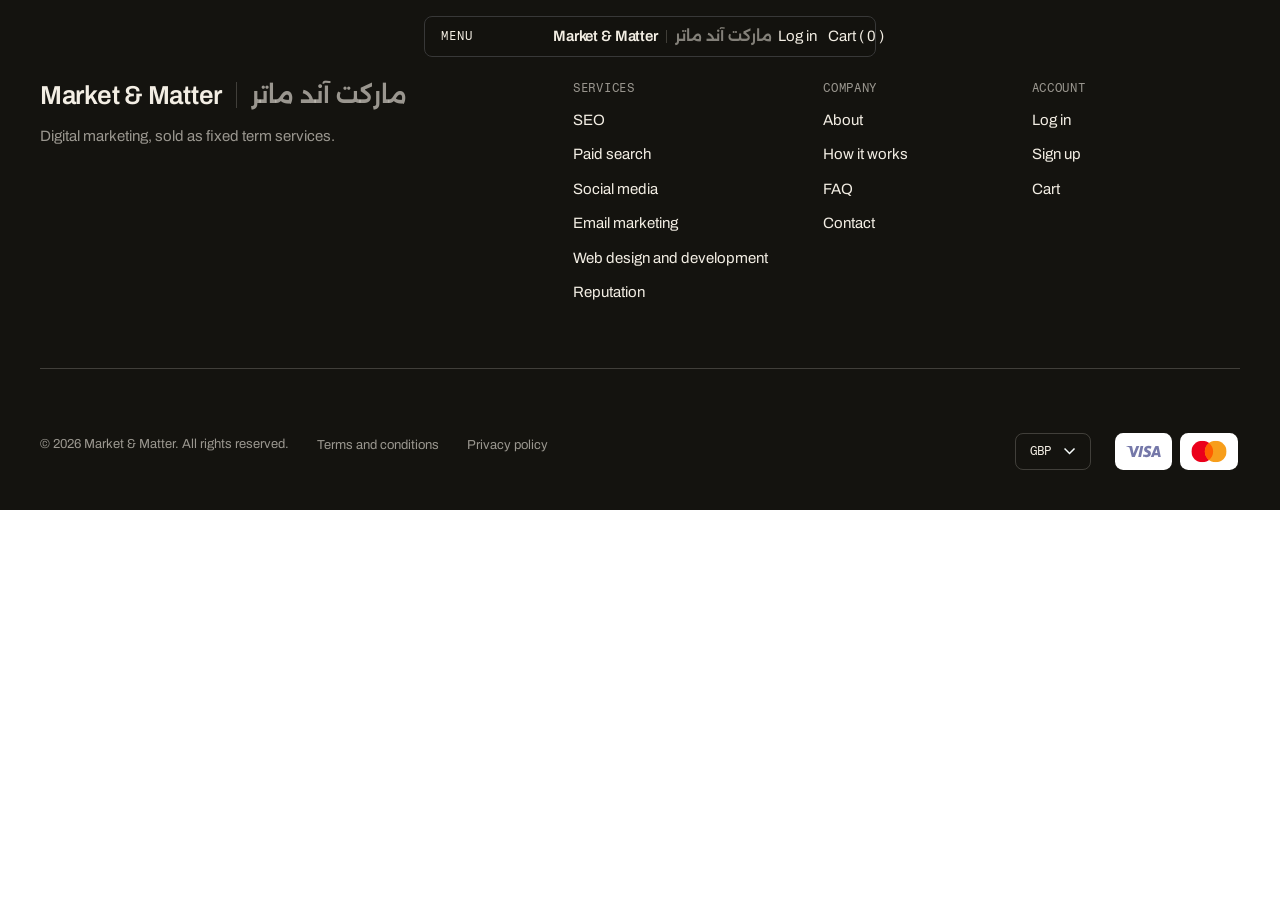
==== index.html @ 09798492 "ok" ====
<!doctype html>
<html lang="en">
  <head>
    <meta charset="UTF-8">
    <meta http-equiv="X-UA-Compatible" content="IE=edge">
    <meta name="viewport" content="width=device-width, initial-scale=1.0">
    <title>Marketandmatter</title>
    <link rel="icon" type="image/png" sizes="16x16" href="assest/img/tg-icon.svg">
    <link rel="stylesheet" href="assest/css/mainBase.css"> 
  </head>
  <body>
  
  <div class="main-div">
    <header class="header-top fixed-top" id="header-top">
      <nav class="site-nav" aria-label="Main">
        <button class="site-nav__menu" type="button" data-menu-toggle="" aria-expanded="false" aria-controls="menu-panel">Menu</button>
        <a class="logo" href="index.html" aria-label="Market &amp; Matter, home">
          <span class="logo__wordmark">Market &amp; Matter</span>
          <i class="logo__divider" aria-hidden="true"></i>
          <span class="logo__arabic" lang="ar" dir="rtl">ماركت آند ماتر</span>
        </a>
        <div class="site-nav__right">
          <a class="site-nav__login" href="login.html">Log in</a>
          <a class="site-nav__avatar" href="account.html" aria-label="Your account">JS</a>
          <button type="button" data-cart-toggle="" aria-expanded="false" aria-controls="cart-panel">Cart ( 0 ) </button>
        </div>
      </nav>
      <div class="menu-panel" id="menu-panel" data-menu-panel="">
        <div class="menu-panel__group" data-menu-group="">
          <button class="menu-panel__link" style="--i:0" type="button" data-menu-services="" aria-expanded="false">Services <i class="menu-panel__toggle-icon" aria-hidden="true"></i>
          </button>
          <div class="menu-panel__sub">
            <div class="menu-panel__sub-inner">
              <a class="menu-panel__service" href="seo.html">
                <span>01</span>SEO </a>
              <a class="menu-panel__service" href="paid-search.html">
                <span>02</span>Paid search </a>
              <a class="menu-panel__service" href="social-media.html">
                <span>03</span>Social media </a>
              <a class="menu-panel__service" href="email-marketing.html">
                <span>04</span>Email marketing </a>
              <a class="menu-panel__service" href="web-design.html">
                <span>05</span>Web design and development </a>
              <a class="menu-panel__service" href="reputation.html">
                <span>06</span>Reputation </a>
              <a class="menu-panel__service menu-panel__service--all" href="services.html">
                <span>07</span>All services and prices </a>
            </div>
          </div>
        </div>
        <a class="menu-panel__link" style="--i:1" href="how-it-works.html">How it works</a>
        <a class="menu-panel__link" style="--i:2" href="about.html">About</a>
        <a class="menu-panel__link" style="--i:3" href="faq.html">FAQ</a>
        <a class="menu-panel__link" style="--i:4" href="contact.html">Contact</a>
        <a class="menu-panel__link" style="--i:5" href="login.html">Log in</a>
        <div class="menu-panel__bottom">
          <div class="currency">
            <span class="currency__label">Currency</span>
            <div class="segmented segmented--small" role="group" aria-label="Currency">
              <button type="button" class="segmented__option" data-currency="GBP">GBP</button>
              <button type="button" class="segmented__option" data-currency="USD">USD</button>
              <button type="button" class="segmented__option is-active" data-currency="EUR">EUR</button>
            </div>
          </div>
          <span class="menu-panel__arabic" lang="ar" dir="rtl">ماركت آند ماتر</span>
        </div>
      </div>
      <aside class="cart-panel has-lines" id="cart-panel" data-cart-panel="" aria-label="Your cart">
        <div class="cart-panel__head">
          <span>Your cart</span>
          <button type="button" data-cart-close="">Close</button>
        </div>
        <div data-cart-panel-lines="">
          <div class="cart-panel__line">
            <div>
              <b class="cart-panel__name">SEO</b>
              <small class="cart-panel__meta">Silver, 3 month term</small>
            </div>
            <div class="cart-panel__price">
              <span class="cart-panel__amount">€1,045</span>
              <button type="button" class="cart-panel__remove" data-remove-line="mvhseyq75ofa">Remove</button>
            </div>
          </div>
          <div class="cart-panel__line">
            <div>
              <b class="cart-panel__name">SEO</b>
              <small class="cart-panel__meta">Gold, 3 month term</small>
            </div>
            <div class="cart-panel__price">
              <span class="cart-panel__amount">€1,996</span>
              <button type="button" class="cart-panel__remove" data-remove-line="mvhsf02rdxsi">Remove</button>
            </div>
          </div>
          <div class="cart-panel__line">
            <div>
              <b class="cart-panel__name">SEO</b>
              <small class="cart-panel__meta">Bronze, 3 month term</small>
            </div>
            <div class="cart-panel__price">
              <span class="cart-panel__amount">€312</span>
              <button type="button" class="cart-panel__remove" data-remove-line="mvhsf0vh52i3">Remove</button>
            </div>
          </div>
        </div>
        <div class="cart-panel__empty">
          <p>Your cart is empty.</p>
          <p>Pick a service, a tier and a term in Pricing and it lands here.</p>
        </div>
        <div class="cart-panel__foot">
          <div class="cart-panel__total">
            <span>Total at checkout</span>
            <b data-cart-panel-total="">€3,353</b>
          </div>
          <a class="cart-panel__go sweep" href="checkout.html">Go to checkout <svg class="icon icon--arrow" viewBox="0 0 15 12" fill="none" aria-hidden="true">
              <path d="M0 5.53H13M8 10.53L13 5.53L8 .53" stroke="currentColor" stroke-width="1.5"></path>
            </svg>
          </a>
        </div>
      </aside>
      
   </header>

   <main>
    
   </main>
  


   <footer class="footer-bg">
    <div class="container p-0">
       <div class="row">
         <div class="col-lg-6 col-md-12 col-sm-12 col-12">
          <div class="footer-logo-left">
            <div class="footer-logo">
              <a href="#">
                <span class="logoen">Market & Matter</span>
                <div class="divider"></div>
                <span class="logourd">ماركت آند ماتر</span>
              </a>
              <p>Digital marketing, sold as fixed term services.</p>
            </div>
          </div>
         </div>
         <div class="col-lg-6 col-md-12 col-sm-12 col-12">
          <div class="footer-right">
            <div class="footer-menu">
               <div class="footer-menu-link">
                  <h6>Services</h6>
                  <ul>
                    <li>
                      <a href="#">SEO</a>
                    </li>
                    <li>
                      <a href="#">Paid search</a>
                    </li>
                    <li>
                      <a href="#">Social media</a>
                    </li>
                    <li>
                       <a href="#">Email marketing</a>
                    </li>
                    <li>
                      <a href="#">Web design and development</a>
                    </li>
                    <li>
                      <a href="#">Reputation</a>
                    </li>
                  </ul>
               </div>
               <div class="footer-link-two">
                <div class="footer-menu-link">
                  <h6>Company</h6>
                  <ul>
                    <li>
                      <a href="#">About</a>
                    </li>
                     <li>
                      <a href="#">How it works</a>
                    </li>
                     <li>                        
                       <a href="#">FAQ</a>
                    </li>
                     <li>
                      <a href="#">Contact</a>
                    </li>
                  </ul>
               </div>
                <div class="footer-menu-link">
                  <h6>Account</h6>
                  <ul>
                    <li>
                      <a href="#">Log in</a>
                    </li>
                    <li>
                      <a href="#">Sign up</a>
                    </li>
                    <li>
                      <a href="#">Cart</a>
                    </li>
                  </ul>
               </div>
               </div>
            </div>
          </div>
         </div>
       </div>
    </div>
    <div class="container container-one p-0">
        <div class="row">
          <div class="col-lg-6 col-md-12 col-sm-12 col-12">
             <div class="footer-bottom-link">
              <p>© 2026 Market & Matter. All rights reserved.</p>
              <ul>
                <li>
                  <a href="#">Terms and conditions</a>
                </li>
                <li>
                  <a href="#">Privacy policy</a>
                </li>
              </ul>
             </div>
          </div>
          <div class="col-lg-6 col-md-12 col-sm-12 col-12">
             <div class="footer-bottom-link-two">
                <div class="dropdown">
                    <button class="btn btn-secondary dropdown-toggle" type="button" data-bs-toggle="dropdown" aria-expanded="false">
                      GBP
                    </button>
                    <ul class="dropdown-menu">
                      <li><a class="dropdown-item" href="#">GBP</a></li>
                      <li><a class="dropdown-item" href="#">GBP</a></li>
                      <li><a class="dropdown-item" href="#">GBP</a></li>
                    </ul>
                </div>
               <div class="foooter-img">
                  <p>We accept</p>
                  <img src="assest/img/card-logo.svg" alt="" class="img-fluid" srcset="assest/img/card-logo.svg">
                  <img src="assest/img/card-logo1.svg" alt="" class="img-fluid" srcset="assest/img/card-logo1.svg">
               </div>
             </div>
          </div>
        </div>
    </div>
</footer>
</div>
  <script src="assest/uiframe/js/jquery.min.js"></script>
  <script src="assest/uiframe/js/bootstrap.bundle.min.js"></script>
  <script src="assest/uiframe/js/popper.min.js"></script>
  <script src="assest/uiframe/js/slick.js"></script>
  <script src="assest/uiframe/js/owl.carousel.js"></script>
  <script src="assest/uiframe/js/swiper-bundle.min.js"></script>
  <script src="assest/uiframe/js/flickity.pkgd.min.js"></script>   
  <script src="assest/uiframe/js/aos.js"></script>
  <script src="./uiframe/js/home-js.js"></script>
  <script src="data/catalogue.js"></script>
  <!-- <script src="assest/js/partials.js"></script> -->
  <!-- <script src="assest/js/store.js"></script> -->
  <script src="assest/js/site.js"></script>
  <script>
    $(document).ready(function () {
        $(".navbar-toggler").click(function () {
            $(this).toggleClass("is-active");
            $("header").toggleClass("header-is-active");

            let logo = $("#logo");
            if (logo.attr("src") === "./img/logo.svg") {
                logo.attr("src", "./img/logo.svg");
            } else {
                logo.attr("src", "./img/logo.svg");
            }
        });
    });
  </script>
  <script>
    $('#filterid').on('click', function(event) {
        $('#filterBox').slideToggle(300);
        $('#filterBox').toggleClass('open');
        event.preventDefault();
    });
    $(document).ready(function(){
      $("#filter-close").click(function(){
        $("#filterBox").slideUp("slow");
      });
    });
    document.querySelectorAll(".ul-filter-menu h3").forEach(header => {
      header.addEventListener("click", () => {
        const body = header.nextElementSibling;

        body.classList.toggle("open");     // toggle body
        header.classList.toggle("active"); // toggle class on h3
      });
    });
  </script>
  <script>
    function selectCurrency(currency, flagSrc) {
        const btn = document.getElementById("currencyBtn");
        const flag = document.getElementById("currencyFlag");
        btn.innerHTML = `${currency} <img id="currencyFlag" src="${flagSrc}" class="img-fluid">`;
    }
  </script>
  <script>
    window.addEventListener('scroll', function() {
        var content = document.querySelector('header');
        var scrollPosition = window.scrollY;
        if (scrollPosition > 10) {
            content.classList.add("header-scroll")
        } else {
            content.classList.remove("header-scroll")
        }
    });
  </script>
  <script>
    AOS.init();
  </script>
</body>
</html>
---- assest/css/mainBase.css ----
@import url('https://fonts.googleapis.com/css2?family=Archivo:ital,wght@0,100..900;1,100..900&display=swap');
@import url('https://fonts.googleapis.com/css2?family=Alexandria:wght@100..900&display=swap');
@import url('https://fonts.googleapis.com/css2?family=Fragment+Mono:ital@0;1&display=swap');

/* --------- External Library CSS --------- */

@import url("./hamburgers.css");
@import url("../uiframe/css/bootstrap.min.css");
@import url("../uiframe/css/animate.min.css");
@import url("../uiframe/css/font-awesome.min.css");
@import url("../uiframe/css/aos.css");

/* --------- External Slider CSS --------- */

@import url("./owl.carousel.min.css");
@import url("./owl.theme.default.css");
@import url("./swiper-bundle.min.css");
@import url("../uiframe/css/slick.css");
@import url("../uiframe/css/slick-theme.css");

/* ---------site-css---------------- */

@import url('./base.css');
@import url('./components.css');
@import url('./home.css');
@import url('./tokens.css');

/* --------- Developer CSS --------- */

@import url("./dhiraj.css");
@import url("./dhirajresponsive.css");
@import url("./tstyle.css");
@import url("./sakch.css");
@import url("./sakdam.css");
@import url("./rstyle.css");
@import url("./diksha.css");
@import url("./medhnash.css");
@import url("./dev-alpha-style.css");
@import url("./dev-alpha-responsive.css");

/* ------------font family ---------- */

@font-face {
  font-family: 'Satoshi';
  src: url('../fonts/Satoshi-Regular.otf') format('opentype');
}
@font-face {
  font-family: 'Satoshi Black';
  src: url('../fonts/Satoshi-Black.otf') format('opentype');
}
@font-face {
  font-family: 'Satoshi Bold';
  src: url('../fonts/Satoshi-Bold.otf') format('opentype');
}
@font-face {
  font-family: 'Satoshi Light';
  src: url('../fonts/Satoshi-Light.otf') format('opentype');
}
@font-face {
  font-family: 'Satoshi Medium';
  src: url('../fonts/Satoshi-Medium.otf') format('opentype');
}




@media (min-width: 576px){
  .container, .container-sm {
      max-width: 540px;
  }
}
@media (min-width: 768px){
  .container, .container-md, .container-sm {
      max-width: 750px;
  }
}
@media (min-width: 992px){
  .container, .container-lg, .container-md, .container-sm, .container-xl, .container-xxl {
      max-width: 970px;
  }
}
@media (min-width: 1080px){
  .container, .container-lg, .container-md, .container-sm, .container-xl, .container-xxl {
      max-width: 1030px;
  }
}
@media (min-width: 1100px){
  .container, .container-lg, .container-md, .container-sm, .container-xl, .container-xxl {
      max-width: 1100px;
  }
}
@media (min-width: 1200px){
  .container, .container-lg, .container-md, .container-sm, .container-xl, .container-xxl {
      max-width: 1200px;
  }
}
@media (min-width: 1400px){
  .container, .container-lg, .container-md, .container-sm, .container-xl, .container-xxl {
       max-width: 1420px;
  }
}
@media (min-width: 1500px){
  .container, .container-lg, .container-md, .container-sm, .container-xl, .container-xxl {
      max-width: 1440px;
  }
}
@media only screen and (min-width: 1600px) and (max-width: 1700px){
  .container, .container-lg, .container-md, .container-sm, .container-xl, .container-xxl {
      max-width: 1440px;
  }
}
@media only screen and (min-width: 1701px) and (max-width: 1800px){
  .container, .container-lg, .container-md, .container-sm, .container-xl, .container-xxl {
    max-width: 1440px;
  }
}
@media only screen and (min-width: 1801px) and (max-width: 1920px){
  .container, .container-lg, .container-md, .container-sm, .container-xl, .container-xxl {
     max-width: 1440px;
  }
}
@media only screen and (min-width: 1921px) and (max-width: 2880px){
  .container, .container-lg, .container-md, .container-sm, .container-xl, .container-xxl {
    max-width: 1440px;
  } 
}
.bg-image {
  object-fit: cover;
}
.bg-image {
  top: 0;
  left: 0;
  width: 100%;
  height: 100%;
  z-index: -1;
}
.bg-image:not([class*=absolute]) {
  position: absolute;
}
section {
  padding: 80px  0;
  position: relative;
  overflow: hidden;
  z-index: 1;
}
html {
  scroll-behavior: smooth;
}
html,body{
  overflow-x:hidden;
}
*{
  margin: 0;
  padding: 0;
  box-sizing: border-box;
}


.border-top-2{
  border-top: 2px solid #211E1B;
}
.border-bottom-2{
  border-bottom: 2px solid #211E1B;
}
.border-bottom-deep{
  border-bottom: 2px solid #D6C6B4;
}
.border-top-deep{
  border-top: 2px solid #D6C6B4;
}
.tag-seal{
  color: var(--brand-seal, #AF2419);
  font-family: "Work Sans";
  font-size: 12px;
  font-style: normal;
  font-weight: 600;
  line-height: 140%; /* 16.8px */
  letter-spacing: 1.92px;
  text-transform: uppercase;
  margin-bottom: 0px;
}
.tag-soft{
  color: var(--brand-ink-soft, #3E3830);
  font-family: "Work Sans";
  font-size: 12px;
  font-style: normal;
  font-weight: 600;
  line-height: 140%; /* 16.8px */
  letter-spacing: 1.92px;
  text-transform: uppercase;
  margin-bottom: 0px;
}
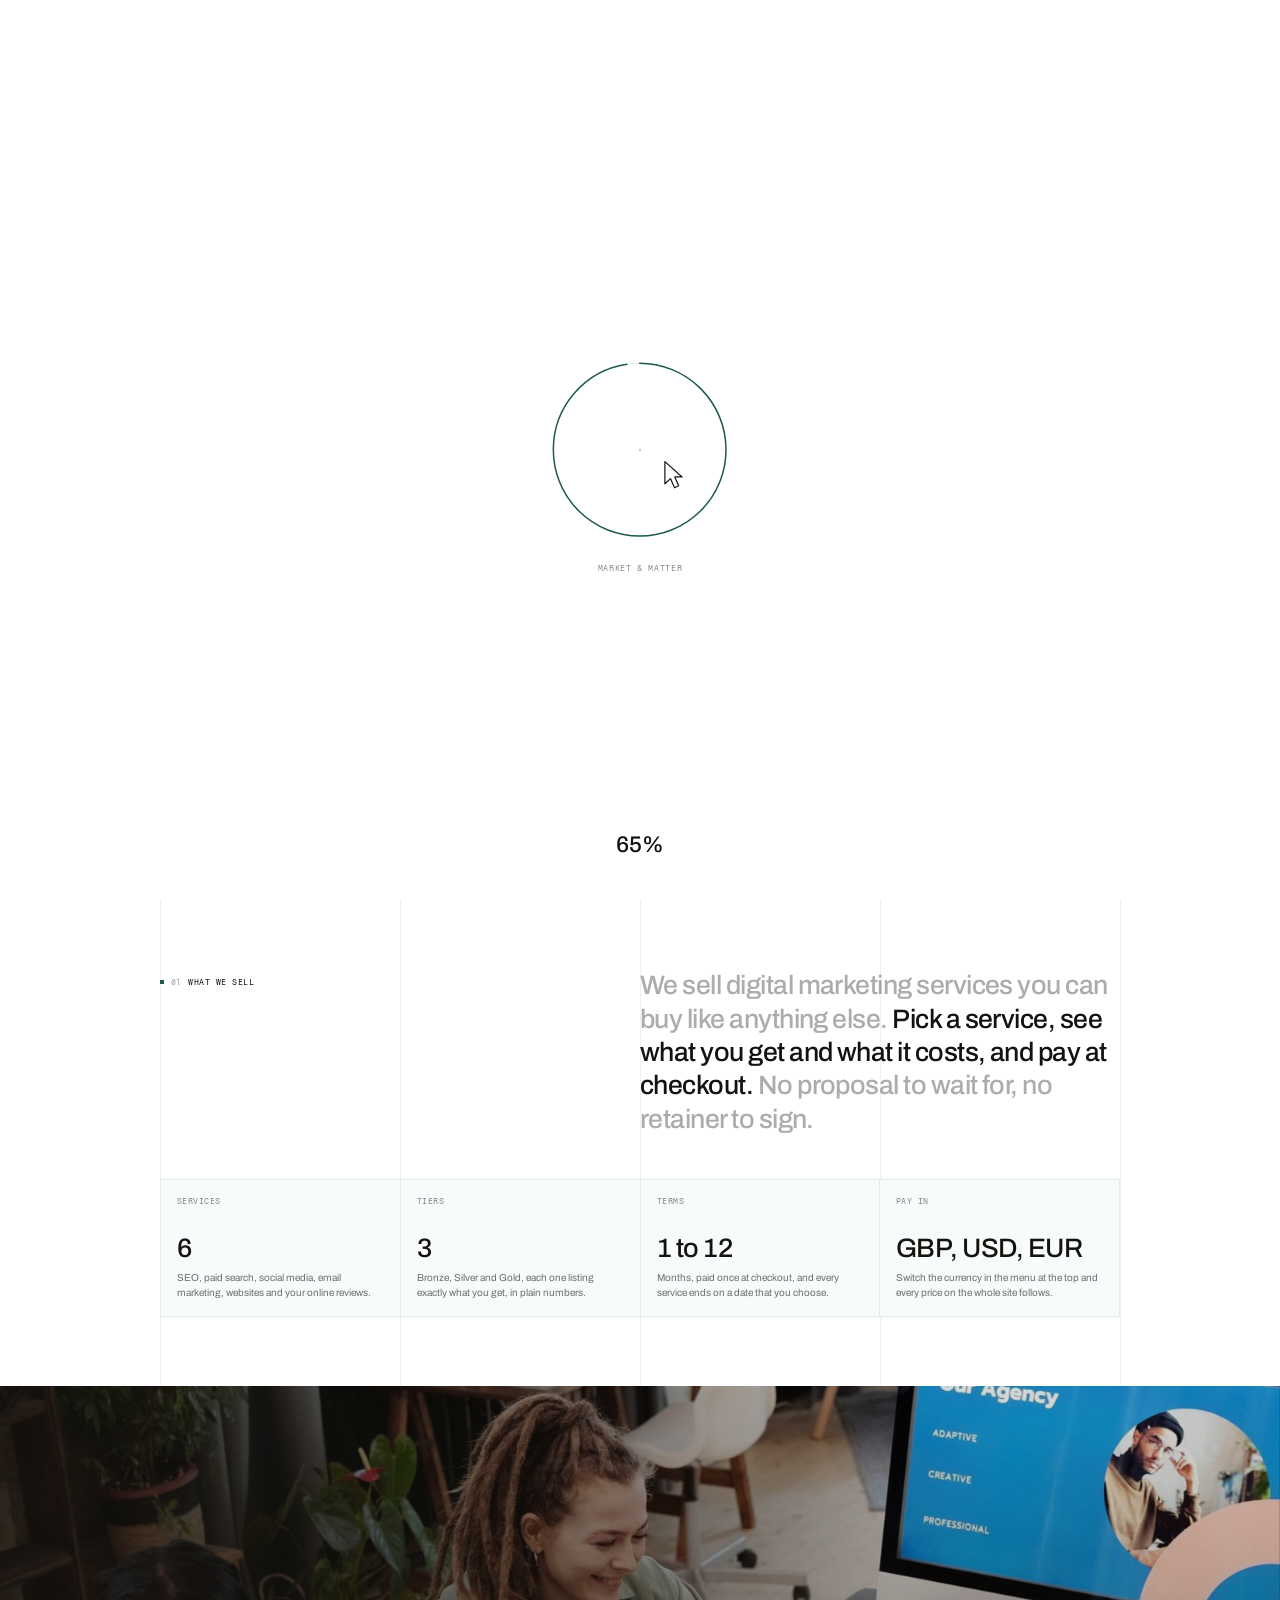
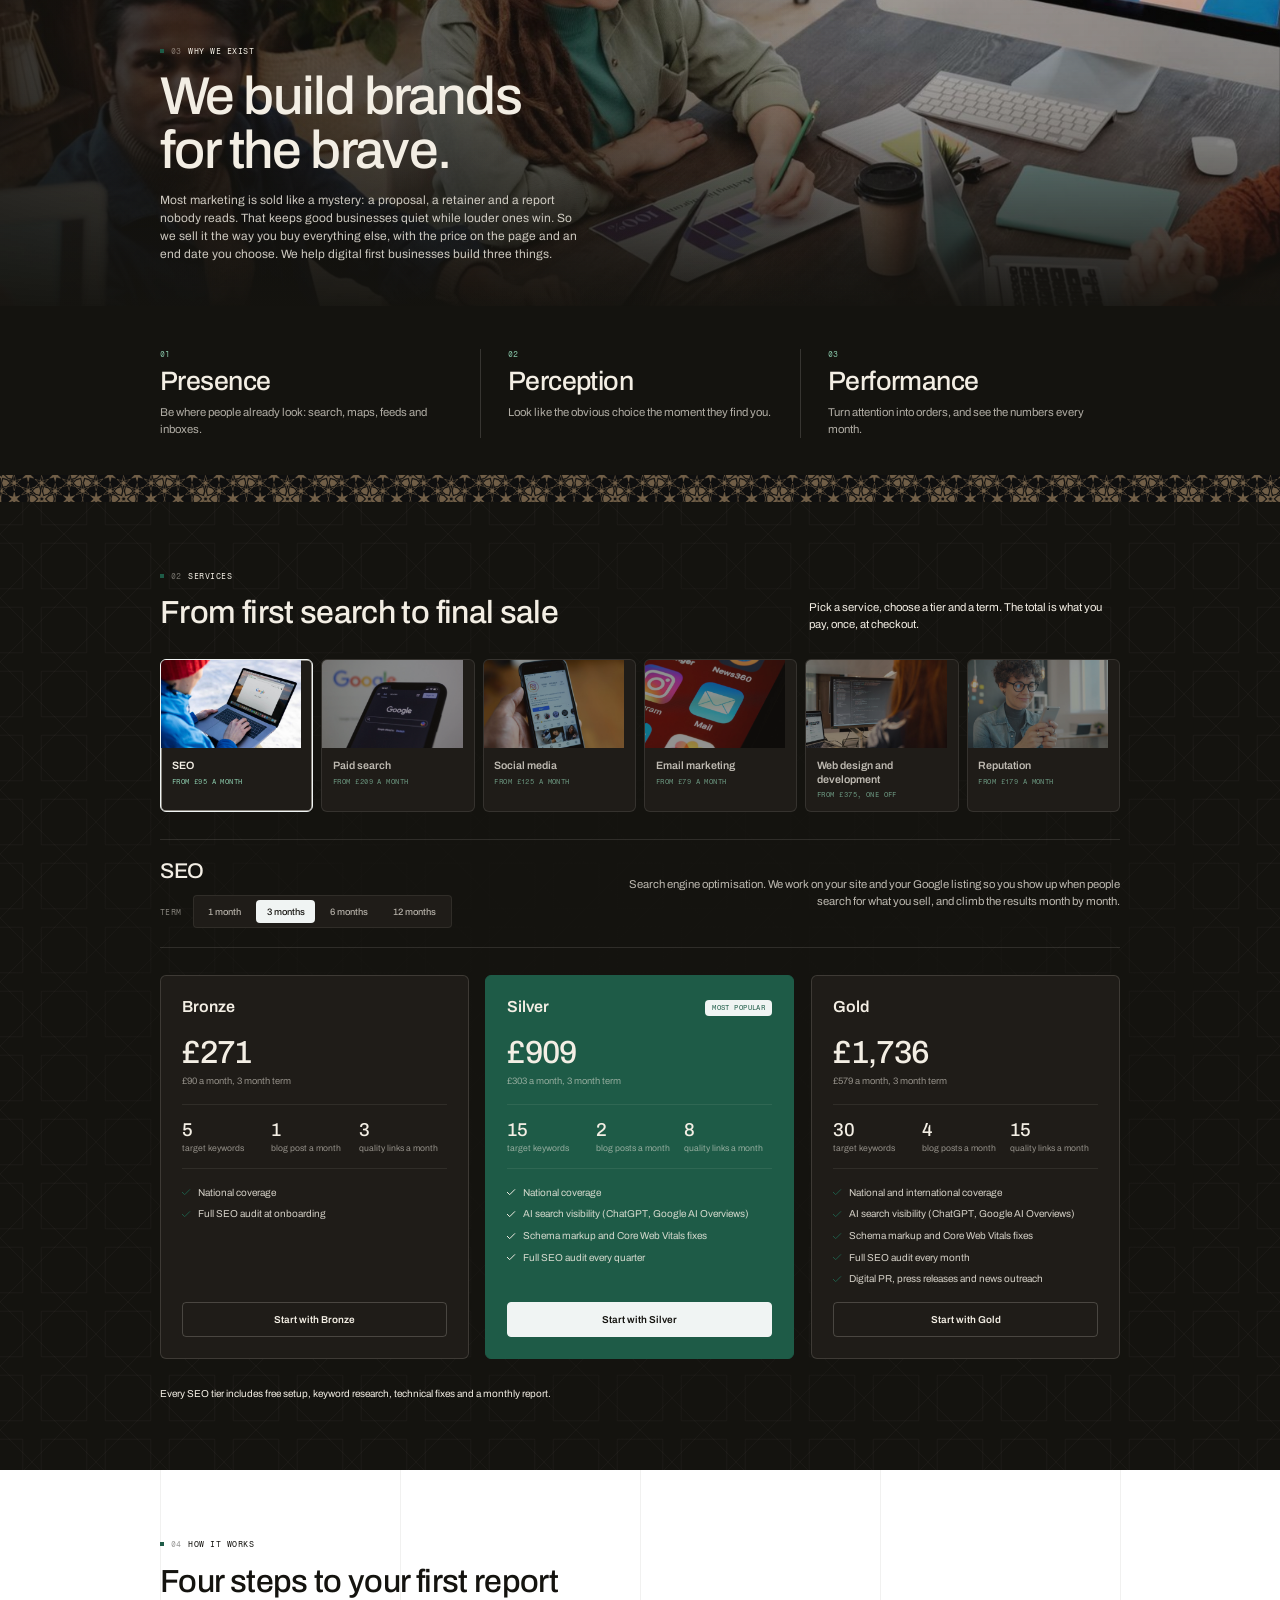
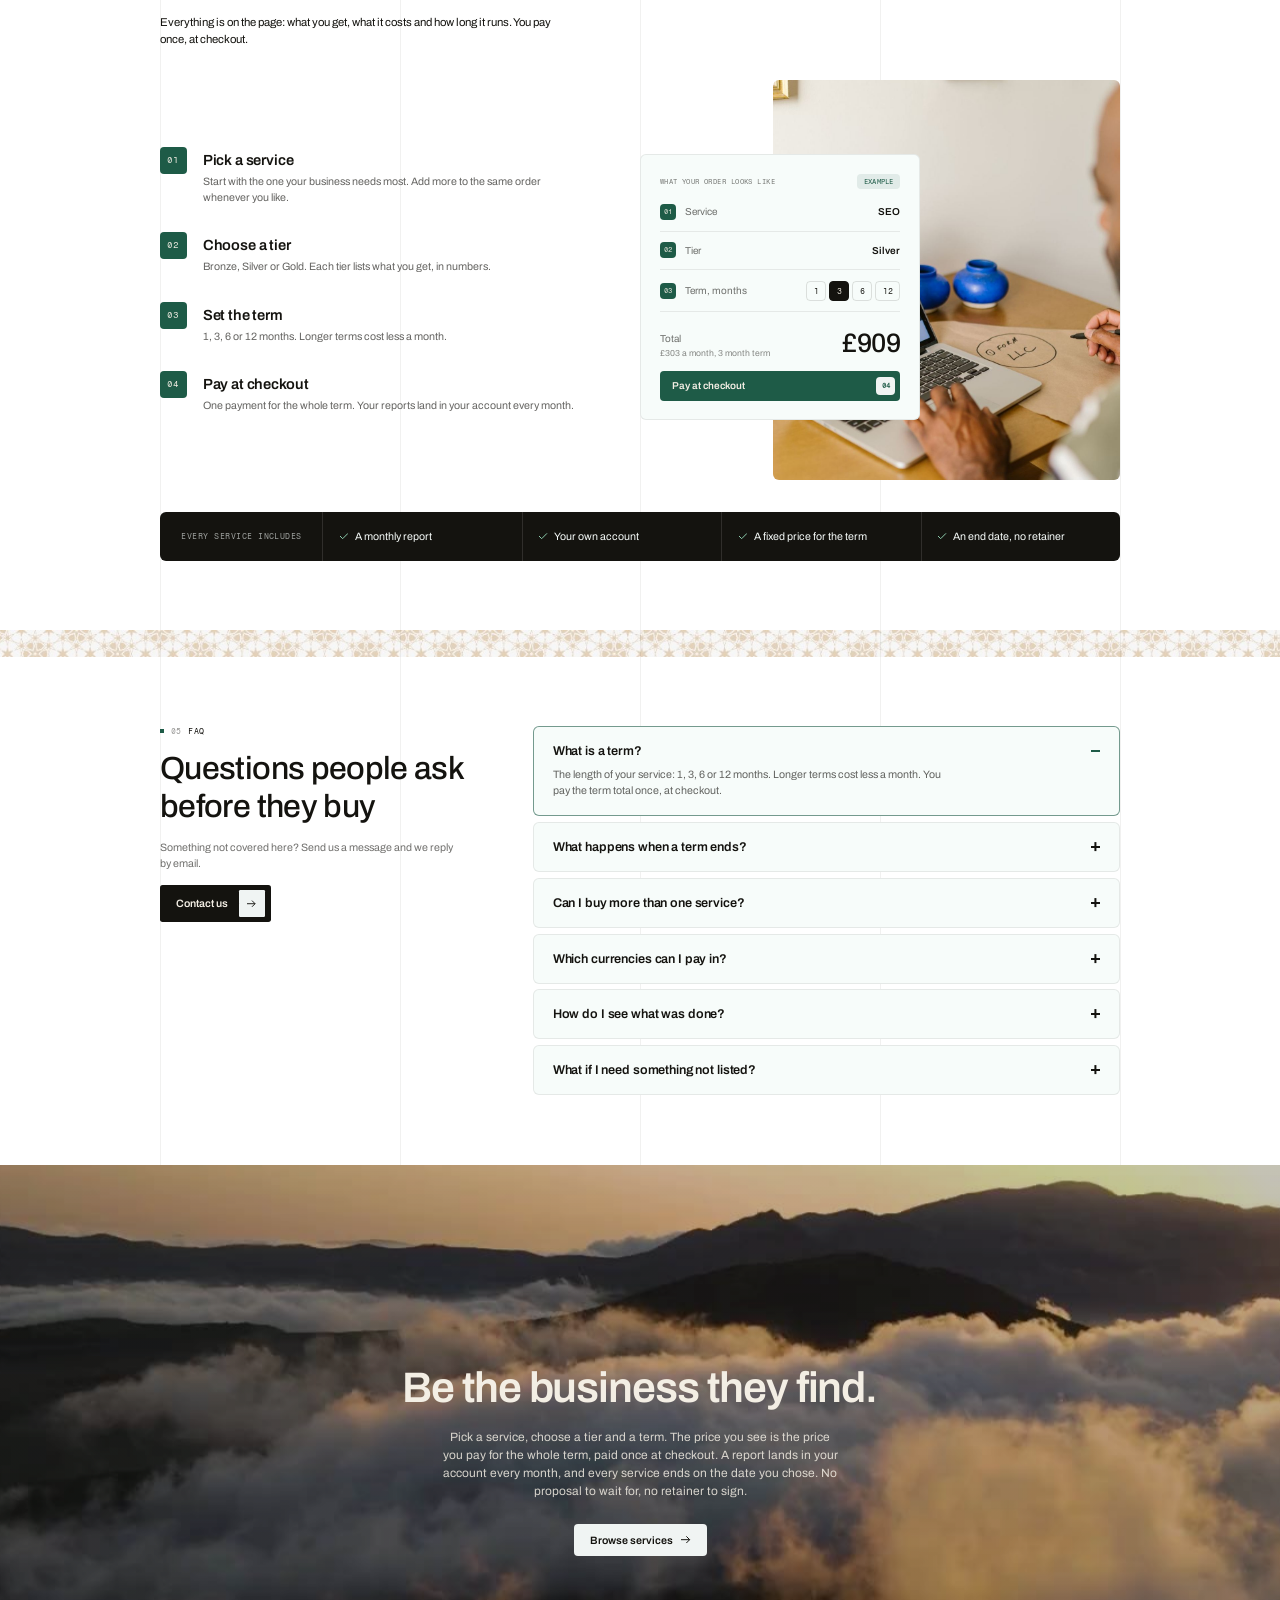
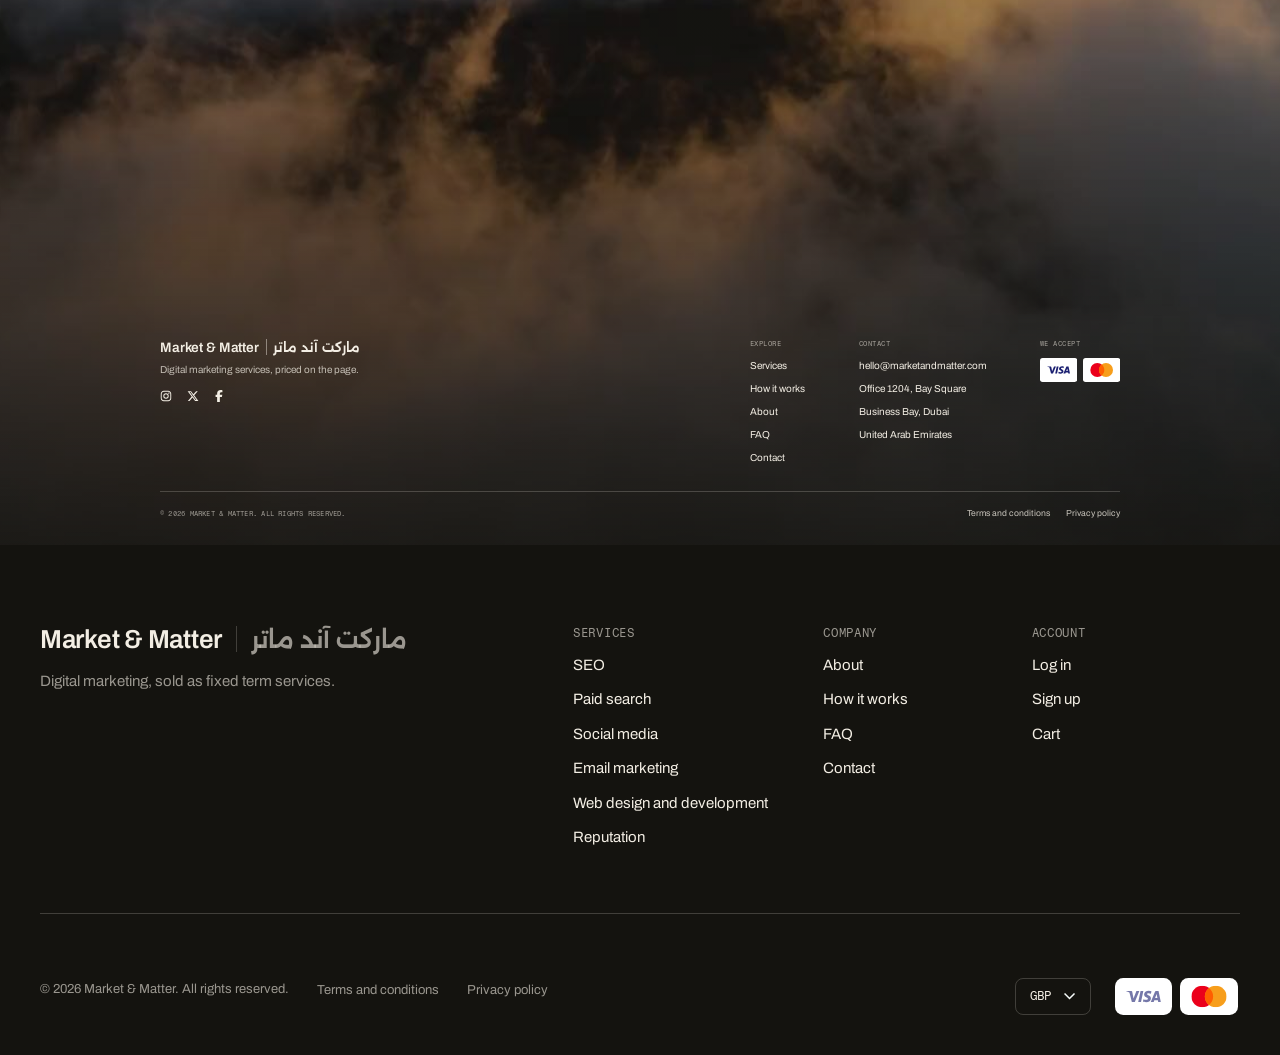
==== commit c983fb90: "ok" ====
--- a/index.html
+++ b/index.html
@@ -1,3 +1,4 @@
+
 <!doctype html>
 <html lang="en">
   <head>
@@ -5,8 +6,9 @@
     <meta http-equiv="X-UA-Compatible" content="IE=edge">
     <meta name="viewport" content="width=device-width, initial-scale=1.0">
     <title>Marketandmatter</title>
-    <link rel="icon" type="image/png" sizes="16x16" href="assest/img/tg-icon.svg">
-    <link rel="stylesheet" href="assest/css/mainBase.css"> 
+    <link rel="icon" href="assest/img/favicon.png" type="image/png">
+    <link rel="apple-touch-icon" href="assest/img/apple-touch-icon.png">
+    <link rel="stylesheet" href="assest/css/mainBase.css">
   </head>
   <body>
   
@@ -120,197 +122,659 @@
       
    </header>
 
+   <noscript><style>.mm-ldr{display:none}html.mm-ld{overflow:auto}</style></noscript>
+
+  
+  
+  
    <main>
-    
-   </main>
-  
+      
+    <div class="mm-home" data-mm-home>
+      <div class="mm-ldr" data-ldr aria-hidden="true">
+        <svg class="mm-lrg" viewBox="0 0 260 260">
+          <circle class="mm-ltr" cx="130" cy="130" r="129.5" />
+          <circle class="mm-larc" data-larc cx="130" cy="130" r="129.5" pathLength="1" stroke-dasharray="1"
+            stroke-dashoffset="1" /></svg>
+        <svg class="mm-lmk" viewBox="-20 -20 40 40">
+          <g transform="translate(-5 -9)">
+            <circle class="mm-rp" r="16" />
+            <circle class="mm-rp" r="9" />
+            <g class="mm-cg">
+              <path class="mm-cu" d="M0 0V17.5L4.4 13.4L7.6 20.6L10.9 19.1L7.8 12.1H13.6Z" />
+            </g>
+          </g>
+        </svg>
+        <i class="mm-led" data-led></i>
+        <div class="mm-llb">Market &amp; Matter</div>
+        <div class="mm-lpc" data-lpc>0%</div>
+      </div>
+    
+      
+    
+      <section class="mm-hero" id="top">
+        <div class="mm-media">
+          <div class="mm-settle">
+            <img
+              src="assest/img/home-hero-poster.jpg"
+              alt="">
+            <video muted loop playsinline preload="auto"
+              poster="assest/img/home-hero-poster.jpg">
+              <source src="assest/video/mm-hero-01.mp4" type="video/mp4"></video>
+          </div>
+        </div>
+        <div class="mm-ov"></div>
+        <img class="mm-himg" src="assest/img/one_imgt.png" alt="">
+        <div class="mm-frame">
+          <div class="mm-copy mm-abs">
+            <p class="mm-label mm-fade" style="--d:.1s">We are Market &amp; Matter</p>
+            <div class="mm-row">
+              <h1 class="mm-split" style="--d:.2s">Found by the people already looking for you.</h1>
+              <div class="mm-side">
+                <p class="mm-body mm-fade" style="--d:.5s">Search, paid ads, social media and email marketing, each with its price
+                  on the page before you buy.</p>
+                <a href="#services" data-to="services" class="mm-hbtn mm-sweep mm-fade mm-hv" style="--d:.6s">Choose a service<span
+                    class="mm-aw"><svg viewBox="0 0 14 14" fill="none">
+                      <path d="M3 11L11 3M11 3H4.5M11 3V9.5" stroke="#F3EEE4" stroke-width="1.6" /></svg><svg
+                      viewBox="0 0 14 14" fill="none">
+                      <path d="M3 11L11 3M11 3H4.5M11 3V9.5" stroke="#F3EEE4" stroke-width="1.6" /></svg></span></a>
+              </div>
+            </div>
+            <div class="mm-rule"></div>
+            <div class="mm-meta mm-fadeonly" style="--d:.7s"><span>Digital marketing services</span><span>Scroll</span></div>
+          </div>
+        </div>
+      </section>
+    
+      <main>
+        <div class="mm-grid" aria-hidden="true" data-grid><i></i><i></i><i></i><i></i><i></i></div>
+    
+        <section class="mm-intro mm-pad" id="intro">
+          <div class="mm-wrap">
+            <div class="mm-row">
+              <div class="mm-lc" data-rv>
+                <p class="mm-idx"><em>01</em><span>What we sell</span></p>
+              </div>
+              <p class="mm-stmt" data-words><span class="mm-dim">We sell digital marketing services you can buy like anything
+                  else. </span>Pick a service, see what you get and what it costs, and pay at checkout. <span class="mm-dim">No
+                  proposal to wait for, no retainer to sign.</span></p>
+            </div>
+            <div class="mm-facts">
+              <div class="mm-fact" data-rv><span class="mm-k">Services</span>
+                <div>
+                  <div class="mm-v" data-count="6">6</div>
+                  <p class="mm-d">SEO, paid search, social media, email marketing, websites and your online reviews.</p>
+                </div>
+              </div>
+              <div class="mm-fact" data-rv><span class="mm-k">Tiers</span>
+                <div>
+                  <div class="mm-v" data-count="3">3</div>
+                  <p class="mm-d">Bronze, Silver and Gold, each one listing exactly what you get, in plain numbers.</p>
+                </div>
+              </div>
+              <div class="mm-fact" data-rv><span class="mm-k">Terms</span>
+                <div>
+                  <div class="mm-v">1 to 12</div>
+                  <p class="mm-d">Months, paid once at checkout, and every service ends on a date that you choose.</p>
+                </div>
+              </div>
+              <div class="mm-fact" data-rv><span class="mm-k">Pay in</span>
+                <div>
+                  <div class="mm-v">GBP, USD, EUR</div>
+                  <p class="mm-d">Switch the currency in the menu at the top and every price on the whole site follows.</p>
+                </div>
+              </div>
+            </div>
+          </div>
+        </section>
+        <section class="mm-why" id="why">
+          <img class="mm-wimg" src="assest/img/team-at-screens.png"
+            alt="A team working together at desks with laptops and a large screen">
+          <div class="mm-wtop">
+            <div class="mm-par" data-par><img
+                src="assest/img/home-why.jpg"
+                alt="A team working together around a desk and a large screen"></div>
+            <div class="mm-wov"></div>
+            <div class="mm-wov2"></div>
+            <div class="mm-wrap mm-wcopy">
+              <p class="mm-idx" data-rv><em>03</em><span>Why we exist</span></p>
+              <h2 data-rv>We build brands for the brave.</h2>
+              <p data-rv>Most marketing is sold like a mystery: a proposal, a retainer and a report nobody reads. That keeps
+                good businesses quiet while louder ones win. So we sell it the way you buy everything else, with the price
+                on the page and an end date you choose. We help digital first businesses build three things.</p>
+            </div>
+          </div>
+          <div class="mm-wstrip">
+            <div class="mm-wrap">
+              <div class="mm-wp" data-rv><i>01</i><b>Presence</b><span>Be where people already look: search, maps, feeds and
+                  inboxes.</span></div>
+              <div class="mm-wp" data-rv><i>02</i><b>Perception</b><span>Look like the obvious choice the moment they find
+                  you.</span></div>
+              <div class="mm-wp" data-rv><i>03</i><b>Performance</b><span>Turn attention into orders, and see the numbers every
+                  month.</span></div>
+            </div>
+          </div>
+        </section>
+        <div class="mm-band"
+          style="background-image:url(assest/img/black-band.png)"
+          aria-hidden="true"></div>
+    
+        <section class="mm-pk mm-pad" id="services">
+          <div class="mm-star" aria-hidden="true"></div>
+          <div class="mm-fadeR" aria-hidden="true"></div>
+          <div class="mm-glow" aria-hidden="true" data-glow></div>
+          <div class="mm-wrap">
+            <div class="mm-phead">
+              <div class="mm-hs">
+                <p class="mm-idx" data-rv><em>02</em><span>Services</span></p>
+                <h2 class="mm-h2" data-rv>From first search to final sale</h2>
+              </div>
+              <p data-rv>Pick a service, choose a tier and a term. The total is what you pay, once, at checkout.</p>
+            </div>
+            <div class="mm-tiles" data-svcseg data-rv>
+              <button class="mm-tile mm-on" data-s="seo"><span class="mm-ti"><img
+                    src="assest/img/home-tile-seo.jpg"
+                    alt=""></span><span class="mm-tt"><b>SEO</b><span>From £95 a month</span></span></button><button
+                class="mm-tile" data-s="ppc"><span class="mm-ti"><img
+                    src="assest/img/home-tile-paid-search.jpg"
+                    alt=""></span><span class="mm-tt"><b>Paid search</b><span>From £209 a month</span></span></button><button
+                class="mm-tile" data-s="social"><span class="mm-ti"><img
+                    src="assest/img/home-tile-social.jpg"
+                    alt=""></span><span class="mm-tt"><b>Social media</b><span>From £125 a month</span></span></button><button class="mm-tile" data-s="email"><span class="mm-ti"><img
+                    src="assest/img/home-tile-email.jpg"
+                    alt=""></span><span class="mm-tt"><b>Email marketing</b><span>From £79 a month</span></span></button><button class="mm-tile" data-s="web"><span class="mm-ti"><img
+                    src="assest/img/home-tile-web.jpg"
+                    alt=""></span><span class="mm-tt"><b>Web design and development</b><span>From £375, one off</span></span></button><button class="mm-tile" data-s="rep"><span class="mm-ti"><img
+                    src="assest/img/home-tile-reputation.jpg"
+                    alt=""></span><span class="mm-tt"><b>Reputation</b><span>From £179 a month</span></span></button>
+            </div>
+            <div class="mm-dots" data-dots-for="tiles"></div>
+            <div class="mm-sdesc" data-rv>
+              <div class="mm-sl"><b class="mm-swap" data-svc-show="seo">SEO</b><b class="mm-swap" data-svc-show="ppc" hidden>Paid search</b><b class="mm-swap" data-svc-show="social" hidden>Social media</b><b class="mm-swap" data-svc-show="email" hidden>Email marketing</b><b class="mm-swap" data-svc-show="web" hidden>Web design and development</b><b class="mm-swap" data-svc-show="rep" hidden>Reputation</b>
+                <div class="mm-term"><span>Term</span>
+                  <div class="mm-seg" data-termseg><button data-m="1">1 month</button><button data-m="3" class="mm-on">3
+                      months</button><button data-m="6">6 months</button><button data-m="12">12 months</button></div>
+                </div>
+              </div>
+              <p class="mm-swap" data-svc-show="seo">Search engine optimisation. We work on your site and your Google listing so you show up when people search for what you sell, and climb the results month by month.</p>
+              <p class="mm-swap" data-svc-show="ppc" hidden>Ads on Google that sit above the results when people search for what you sell. We set them up, write them, manage the budget and show you what every click cost.</p>
+              <p class="mm-swap" data-svc-show="social" hidden>Your Instagram, Facebook and LinkedIn, run for you. We plan the month, write and design the posts, publish them and answer the comments.</p>
+              <p class="mm-swap" data-svc-show="email" hidden>Emails to people who already know you. We build the welcome and follow up emails that send themselves, and write the newsletters that bring customers back.</p>
+              <p class="mm-swap" data-svc-show="web" hidden>A new website, designed and built for you and paid for once. Fast, mobile ready and set up to be found on Google, then handed over for you to keep.</p>
+              <p class="mm-swap" data-svc-show="rep" hidden>Your reviews on Google and the sites people check before they buy. We ask happy customers to leave one, answer every review and tell you when a bad one lands.</p>
+            </div>
+            <div class="mm-pcards">
+              <div class="mm-pc" data-tier="0" data-rv>
+                <div class="mm-tp">
+                  <h3>Bronze</h3>
+                </div>
+                <div>
+                  <div class="mm-tot" data-tot data-p-seo="95,271,513,969" data-p-ppc="209,610,1188,2310" data-p-social="125,356,675,1275" data-p-email="79,225,427,806" data-p-web="375" data-p-rep="179,510,967,1826">£271</div>
+                  <p class="mm-mo" data-mo>£90 a month, 3 month term</p>
+                </div>
+                <div class="mm-kf mm-swap" data-svc-show="seo"><div><b>5</b><span>target keywords</span></div><div><b>1</b><span>blog post a month</span></div><div><b>3</b><span>quality links a month</span></div></div>
+                <div class="mm-kf mm-swap" data-svc-show="ppc" hidden><div><b>£99</b><span>ad spend a month</span></div><div><b>1</b><span>campaign</span></div><div><b>1</b><span>ad test a month</span></div></div>
+                <div class="mm-kf mm-swap" data-svc-show="social" hidden><div><b>2</b><span>platforms</span></div><div><b>12</b><span>posts a month</span></div></div>
+                <div class="mm-kf mm-swap" data-svc-show="email" hidden><div><b>3</b><span>automated flows</span></div><div><b>2</b><span>campaigns a month</span></div></div>
+                <div class="mm-kf mm-swap" data-svc-show="web" hidden><div><b>5</b><span>pages</span></div><div><b>1</b><span>revision round</span></div><div><b>1</b><span>branded email address</span></div></div>
+                <div class="mm-kf mm-swap" data-svc-show="rep" hidden><div><b>3</b><span>search phrases protected</span></div><div><b>1</b><span>positive article a month</span></div><div><b>50</b><span>directory listings</span></div></div>
+                <ul class="mm-inc mm-swap" data-svc-show="seo"><li><svg viewBox="0 0 13 10" fill="none"><path d="M0 4.53L4 8.53L12 .53" stroke="#1E5B47" stroke-width="1.5"/></svg>National coverage</li><li><svg viewBox="0 0 13 10" fill="none"><path d="M0 4.53L4 8.53L12 .53" stroke="#1E5B47" stroke-width="1.5"/></svg>Full SEO audit at onboarding</li></ul>
+                <ul class="mm-inc mm-swap" data-svc-show="ppc" hidden><li><svg viewBox="0 0 13 10" fill="none"><path d="M0 4.53L4 8.53L12 .53" stroke="#1E5B47" stroke-width="1.5"/></svg>Google Search ads</li><li><svg viewBox="0 0 13 10" fill="none"><path d="M0 4.53L4 8.53L12 .53" stroke="#1E5B47" stroke-width="1.5"/></svg>Bid and budget optimisation every month</li></ul>
+                <ul class="mm-inc mm-swap" data-svc-show="social" hidden><li><svg viewBox="0 0 13 10" fill="none"><path d="M0 4.53L4 8.53L12 .53" stroke="#1E5B47" stroke-width="1.5"/></svg>Comment and DM replies on weekdays</li></ul>
+                <ul class="mm-inc mm-swap" data-svc-show="email" hidden><li><svg viewBox="0 0 13 10" fill="none"><path d="M0 4.53L4 8.53L12 .53" stroke="#1E5B47" stroke-width="1.5"/></svg>Basic segmentation, engaged and unengaged</li><li><svg viewBox="0 0 13 10" fill="none"><path d="M0 4.53L4 8.53L12 .53" stroke="#1E5B47" stroke-width="1.5"/></svg>Deliverability monitoring and list cleaning every quarter</li></ul>
+                <ul class="mm-inc mm-swap" data-svc-show="web" hidden><li><svg viewBox="0 0 13 10" fill="none"><path d="M0 4.53L4 8.53L12 .53" stroke="#1E5B47" stroke-width="1.5"/></svg>WordPress with a premium theme</li><li><svg viewBox="0 0 13 10" fill="none"><path d="M0 4.53L4 8.53L12 .53" stroke="#1E5B47" stroke-width="1.5"/></svg>Delivered in 2 weeks, with 1 month aftercare</li></ul>
+                <ul class="mm-inc mm-swap" data-svc-show="rep" hidden><li><svg viewBox="0 0 13 10" fill="none"><path d="M0 4.53L4 8.53L12 .53" stroke="#1E5B47" stroke-width="1.5"/></svg>Monitor and protect your name</li><li><svg viewBox="0 0 13 10" fill="none"><path d="M0 4.53L4 8.53L12 .53" stroke="#1E5B47" stroke-width="1.5"/></svg>2 social profiles created and managed</li><li><svg viewBox="0 0 13 10" fill="none"><path d="M0 4.53L4 8.53L12 .53" stroke="#1E5B47" stroke-width="1.5"/></svg>Review monitoring and alerts</li></ul>
+                <button class="mm-pbtn mm-sweep" data-add="Bronze">Start with Bronze</button>
+              </div>
+              <div class="mm-pc mm-feat" data-tier="1" data-rv>
+                <div class="mm-tp">
+                  <h3>Silver</h3><span class="mm-tag">Most popular</span>
+                </div>
+                <div>
+                  <div class="mm-tot" data-tot data-p-seo="319,909,1723,3254" data-p-ppc="449,1317,2575,5030" data-p-social="205,584,1107,2091" data-p-email="139,396,751,1418" data-p-web="1375" data-p-rep="369,1052,1993,3764">£909</div>
+                  <p class="mm-mo" data-mo>£303 a month, 3 month term</p>
+                </div>
+                <div class="mm-kf mm-swap" data-svc-show="seo"><div><b>15</b><span>target keywords</span></div><div><b>2</b><span>blog posts a month</span></div><div><b>8</b><span>quality links a month</span></div></div>
+                <div class="mm-kf mm-swap" data-svc-show="ppc" hidden><div><b>£250</b><span>ad spend a month</span></div><div><b>3</b><span>campaigns</span></div><div><b>2</b><span>ad tests a month</span></div></div>
+                <div class="mm-kf mm-swap" data-svc-show="social" hidden><div><b>3</b><span>platforms</span></div><div><b>30</b><span>posts a month</span></div><div><b>4</b><span>short videos a month</span></div></div>
+                <div class="mm-kf mm-swap" data-svc-show="email" hidden><div><b>6</b><span>automated flows</span></div><div><b>4</b><span>campaigns a month</span></div></div>
+                <div class="mm-kf mm-swap" data-svc-show="web" hidden><div><b>10</b><span>pages</span></div><div><b>2</b><span>revision rounds</span></div><div><b>3</b><span>branded email addresses</span></div></div>
+                <div class="mm-kf mm-swap" data-svc-show="rep" hidden><div><b>7</b><span>search phrases protected</span></div><div><b>3</b><span>positive articles a month</span></div><div><b>100</b><span>directory listings</span></div></div>
+                <ul class="mm-inc mm-swap" data-svc-show="seo"><li><svg viewBox="0 0 13 10" fill="none"><path d="M0 4.53L4 8.53L12 .53" stroke="#F3EEE4" stroke-width="1.5"/></svg>National coverage</li><li><svg viewBox="0 0 13 10" fill="none"><path d="M0 4.53L4 8.53L12 .53" stroke="#F3EEE4" stroke-width="1.5"/></svg>AI search visibility (ChatGPT, Google AI Overviews)</li><li><svg viewBox="0 0 13 10" fill="none"><path d="M0 4.53L4 8.53L12 .53" stroke="#F3EEE4" stroke-width="1.5"/></svg>Schema markup and Core Web Vitals fixes</li><li><svg viewBox="0 0 13 10" fill="none"><path d="M0 4.53L4 8.53L12 .53" stroke="#F3EEE4" stroke-width="1.5"/></svg>Full SEO audit every quarter</li></ul>
+                <ul class="mm-inc mm-swap" data-svc-show="ppc" hidden><li><svg viewBox="0 0 13 10" fill="none"><path d="M0 4.53L4 8.53L12 .53" stroke="#F3EEE4" stroke-width="1.5"/></svg>Google Search and Shopping ads</li><li><svg viewBox="0 0 13 10" fill="none"><path d="M0 4.53L4 8.53L12 .53" stroke="#F3EEE4" stroke-width="1.5"/></svg>Bid and budget optimisation every week</li><li><svg viewBox="0 0 13 10" fill="none"><path d="M0 4.53L4 8.53L12 .53" stroke="#F3EEE4" stroke-width="1.5"/></svg>Display and remarketing ads, designed for you</li><li><svg viewBox="0 0 13 10" fill="none"><path d="M0 4.53L4 8.53L12 .53" stroke="#F3EEE4" stroke-width="1.5"/></svg>Competitor ad and keyword tracking</li></ul>
+                <ul class="mm-inc mm-swap" data-svc-show="social" hidden><li><svg viewBox="0 0 13 10" fill="none"><path d="M0 4.53L4 8.53L12 .53" stroke="#F3EEE4" stroke-width="1.5"/></svg>3 stories a week</li><li><svg viewBox="0 0 13 10" fill="none"><path d="M0 4.53L4 8.53L12 .53" stroke="#F3EEE4" stroke-width="1.5"/></svg>Same day comment and DM replies, weekdays</li></ul>
+                <ul class="mm-inc mm-swap" data-svc-show="email" hidden><li><svg viewBox="0 0 13 10" fill="none"><path d="M0 4.53L4 8.53L12 .53" stroke="#F3EEE4" stroke-width="1.5"/></svg>Up to 5 audience segments</li><li><svg viewBox="0 0 13 10" fill="none"><path d="M0 4.53L4 8.53L12 .53" stroke="#F3EEE4" stroke-width="1.5"/></svg>A/B testing of subject lines and content</li><li><svg viewBox="0 0 13 10" fill="none"><path d="M0 4.53L4 8.53L12 .53" stroke="#F3EEE4" stroke-width="1.5"/></svg>Dynamic, personalised content</li><li><svg viewBox="0 0 13 10" fill="none"><path d="M0 4.53L4 8.53L12 .53" stroke="#F3EEE4" stroke-width="1.5"/></svg>Deliverability monitoring and list cleaning every month</li></ul>
+                <ul class="mm-inc mm-swap" data-svc-show="web" hidden><li><svg viewBox="0 0 13 10" fill="none"><path d="M0 4.53L4 8.53L12 .53" stroke="#F3EEE4" stroke-width="1.5"/></svg>WordPress or Shopify, custom design</li><li><svg viewBox="0 0 13 10" fill="none"><path d="M0 4.53L4 8.53L12 .53" stroke="#F3EEE4" stroke-width="1.5"/></svg>Online shop, up to 50 products</li><li><svg viewBox="0 0 13 10" fill="none"><path d="M0 4.53L4 8.53L12 .53" stroke="#F3EEE4" stroke-width="1.5"/></svg>Copywriting for up to 5 key pages</li><li><svg viewBox="0 0 13 10" fill="none"><path d="M0 4.53L4 8.53L12 .53" stroke="#F3EEE4" stroke-width="1.5"/></svg>Accessible to WCAG 2.2 AA</li><li><svg viewBox="0 0 13 10" fill="none"><path d="M0 4.53L4 8.53L12 .53" stroke="#F3EEE4" stroke-width="1.5"/></svg>Delivered in 4 weeks, with 3 months aftercare</li></ul>
+                <ul class="mm-inc mm-swap" data-svc-show="rep" hidden><li><svg viewBox="0 0 13 10" fill="none"><path d="M0 4.53L4 8.53L12 .53" stroke="#F3EEE4" stroke-width="1.5"/></svg>Negatives pushed off page 1</li><li><svg viewBox="0 0 13 10" fill="none"><path d="M0 4.53L4 8.53L12 .53" stroke="#F3EEE4" stroke-width="1.5"/></svg>4 social profiles created and managed</li><li><svg viewBox="0 0 13 10" fill="none"><path d="M0 4.53L4 8.53L12 .53" stroke="#F3EEE4" stroke-width="1.5"/></svg>A reply to every review</li><li><svg viewBox="0 0 13 10" fill="none"><path d="M0 4.53L4 8.53L12 .53" stroke="#F3EEE4" stroke-width="1.5"/></svg>Crisis response within 48 hours</li></ul>
+                <button class="mm-pbtn mm-sweep mm-p" data-add="Silver">Start with Silver</button>
+              </div>
+              <div class="mm-pc" data-tier="2" data-rv>
+                <div class="mm-tp">
+                  <h3>Gold</h3>
+                </div>
+                <div>
+                  <div class="mm-tot" data-tot data-p-seo="609,1736,3289,6212" data-p-ppc="1039,3044,5941,11588" data-p-social="449,1280,2425,4580" data-p-email="295,841,1593,3009" data-p-web="3795" data-p-rep="829,2363,4477,8456">£1,736</div>
+                  <p class="mm-mo" data-mo>£579 a month, 3 month term</p>
+                </div>
+                <div class="mm-kf mm-swap" data-svc-show="seo"><div><b>30</b><span>target keywords</span></div><div><b>4</b><span>blog posts a month</span></div><div><b>15</b><span>quality links a month</span></div></div>
+                <div class="mm-kf mm-swap" data-svc-show="ppc" hidden><div><b>£550</b><span>ad spend a month</span></div><div><b>6</b><span>campaigns</span></div><div><b>4</b><span>ad tests a month</span></div></div>
+                <div class="mm-kf mm-swap" data-svc-show="social" hidden><div><b>4</b><span>platforms</span></div><div><b>60</b><span>posts a month</span></div><div><b>12</b><span>short videos a month</span></div></div>
+                <div class="mm-kf mm-swap" data-svc-show="email" hidden><div><b>10</b><span>automated flows</span></div><div><b>8</b><span>campaigns a month</span></div></div>
+                <div class="mm-kf mm-swap" data-svc-show="web" hidden><div><b>20</b><span>pages</span></div><div><b>3</b><span>revision rounds</span></div><div><b>5</b><span>branded email addresses</span></div></div>
+                <div class="mm-kf mm-swap" data-svc-show="rep" hidden><div><b>15</b><span>search phrases protected</span></div><div><b>6</b><span>positive articles a month</span></div><div><b>150</b><span>directory listings</span></div></div>
+                <ul class="mm-inc mm-swap" data-svc-show="seo"><li><svg viewBox="0 0 13 10" fill="none"><path d="M0 4.53L4 8.53L12 .53" stroke="#1E5B47" stroke-width="1.5"/></svg>National and international coverage</li><li><svg viewBox="0 0 13 10" fill="none"><path d="M0 4.53L4 8.53L12 .53" stroke="#1E5B47" stroke-width="1.5"/></svg>AI search visibility (ChatGPT, Google AI Overviews)</li><li><svg viewBox="0 0 13 10" fill="none"><path d="M0 4.53L4 8.53L12 .53" stroke="#1E5B47" stroke-width="1.5"/></svg>Schema markup and Core Web Vitals fixes</li><li><svg viewBox="0 0 13 10" fill="none"><path d="M0 4.53L4 8.53L12 .53" stroke="#1E5B47" stroke-width="1.5"/></svg>Full SEO audit every month</li><li><svg viewBox="0 0 13 10" fill="none"><path d="M0 4.53L4 8.53L12 .53" stroke="#1E5B47" stroke-width="1.5"/></svg>Digital PR, press releases and news outreach</li></ul>
+                <ul class="mm-inc mm-swap" data-svc-show="ppc" hidden><li><svg viewBox="0 0 13 10" fill="none"><path d="M0 4.53L4 8.53L12 .53" stroke="#1E5B47" stroke-width="1.5"/></svg>Google, Facebook and Instagram ads</li><li><svg viewBox="0 0 13 10" fill="none"><path d="M0 4.53L4 8.53L12 .53" stroke="#1E5B47" stroke-width="1.5"/></svg>Bid and budget optimisation twice a week</li><li><svg viewBox="0 0 13 10" fill="none"><path d="M0 4.53L4 8.53L12 .53" stroke="#1E5B47" stroke-width="1.5"/></svg>Display and remarketing ads, designed for you</li><li><svg viewBox="0 0 13 10" fill="none"><path d="M0 4.53L4 8.53L12 .53" stroke="#1E5B47" stroke-width="1.5"/></svg>Competitor ad and keyword tracking</li><li><svg viewBox="0 0 13 10" fill="none"><path d="M0 4.53L4 8.53L12 .53" stroke="#1E5B47" stroke-width="1.5"/></svg>Landing page conversion review</li></ul>
+                <ul class="mm-inc mm-swap" data-svc-show="social" hidden><li><svg viewBox="0 0 13 10" fill="none"><path d="M0 4.53L4 8.53L12 .53" stroke="#1E5B47" stroke-width="1.5"/></svg>7 stories a week</li><li><svg viewBox="0 0 13 10" fill="none"><path d="M0 4.53L4 8.53L12 .53" stroke="#1E5B47" stroke-width="1.5"/></svg>Same day comment and DM replies, 7 days</li><li><svg viewBox="0 0 13 10" fill="none"><path d="M0 4.53L4 8.53L12 .53" stroke="#1E5B47" stroke-width="1.5"/></svg>Paid social ads managed, spend paid separately</li><li><svg viewBox="0 0 13 10" fill="none"><path d="M0 4.53L4 8.53L12 .53" stroke="#1E5B47" stroke-width="1.5"/></svg>Creator and UGC content sourced for you</li></ul>
+                <ul class="mm-inc mm-swap" data-svc-show="email" hidden><li><svg viewBox="0 0 13 10" fill="none"><path d="M0 4.53L4 8.53L12 .53" stroke="#1E5B47" stroke-width="1.5"/></svg>Advanced segmentation, predictive and RFM</li><li><svg viewBox="0 0 13 10" fill="none"><path d="M0 4.53L4 8.53L12 .53" stroke="#1E5B47" stroke-width="1.5"/></svg>A/B testing and dynamic, personalised content</li><li><svg viewBox="0 0 13 10" fill="none"><path d="M0 4.53L4 8.53L12 .53" stroke="#1E5B47" stroke-width="1.5"/></svg>Send time optimisation</li><li><svg viewBox="0 0 13 10" fill="none"><path d="M0 4.53L4 8.53L12 .53" stroke="#1E5B47" stroke-width="1.5"/></svg>SMS marketing</li><li><svg viewBox="0 0 13 10" fill="none"><path d="M0 4.53L4 8.53L12 .53" stroke="#1E5B47" stroke-width="1.5"/></svg>Deliverability monitoring and list cleaning every month</li></ul>
+                <ul class="mm-inc mm-swap" data-svc-show="web" hidden><li><svg viewBox="0 0 13 10" fill="none"><path d="M0 4.53L4 8.53L12 .53" stroke="#1E5B47" stroke-width="1.5"/></svg>Bespoke design and build</li><li><svg viewBox="0 0 13 10" fill="none"><path d="M0 4.53L4 8.53L12 .53" stroke="#1E5B47" stroke-width="1.5"/></svg>Online shop, unlimited products</li><li><svg viewBox="0 0 13 10" fill="none"><path d="M0 4.53L4 8.53L12 .53" stroke="#1E5B47" stroke-width="1.5"/></svg>Copywriting for every page</li><li><svg viewBox="0 0 13 10" fill="none"><path d="M0 4.53L4 8.53L12 .53" stroke="#1E5B47" stroke-width="1.5"/></svg>Accessible to WCAG 2.2 AA</li><li><svg viewBox="0 0 13 10" fill="none"><path d="M0 4.53L4 8.53L12 .53" stroke="#1E5B47" stroke-width="1.5"/></svg>Delivered in 8 weeks, with 6 months aftercare</li></ul>
+                <ul class="mm-inc mm-swap" data-svc-show="rep" hidden><li><svg viewBox="0 0 13 10" fill="none"><path d="M0 4.53L4 8.53L12 .53" stroke="#1E5B47" stroke-width="1.5"/></svg>Negatives pushed off pages 1 to 3</li><li><svg viewBox="0 0 13 10" fill="none"><path d="M0 4.53L4 8.53L12 .53" stroke="#1E5B47" stroke-width="1.5"/></svg>6 social profiles created and managed</li><li><svg viewBox="0 0 13 10" fill="none"><path d="M0 4.53L4 8.53L12 .53" stroke="#1E5B47" stroke-width="1.5"/></svg>Review replies and review generation campaigns</li><li><svg viewBox="0 0 13 10" fill="none"><path d="M0 4.53L4 8.53L12 .53" stroke="#1E5B47" stroke-width="1.5"/></svg>Google Knowledge Panel setup</li><li><svg viewBox="0 0 13 10" fill="none"><path d="M0 4.53L4 8.53L12 .53" stroke="#1E5B47" stroke-width="1.5"/></svg>Priority crisis response within 24 hours</li></ul>
+                <button class="mm-pbtn mm-sweep" data-add="Gold">Start with Gold</button>
+              </div>
+            </div>
+            <div class="mm-dots" data-dots-for="cards"></div>
+            <p class="mm-every mm-swap" data-svc-show="seo" data-rv>Every SEO tier includes free setup, keyword research, technical fixes and a monthly report.</p>
+            <p class="mm-every mm-swap" data-svc-show="ppc" hidden data-rv>Prices include the ad spend shown. Term discounts apply to the management fee only.</p>
+            <p class="mm-every mm-swap" data-svc-show="social" hidden data-rv>Paid ad spend is not included. Every social media tier starts with free setup.</p>
+            <p class="mm-every mm-swap" data-svc-show="email" hidden data-rv>Your email platform subscription, such as Klaviyo or Mailchimp, is paid by you.</p>
+            <p class="mm-every mm-swap" data-svc-show="web" hidden data-rv>Every website tier is one price, paid once.</p>
+            <p class="mm-every mm-swap" data-svc-show="rep" hidden data-rv>Every reputation tier starts with a brand search audit.</p>
+          </div>
+        </section>
+    
+      
+    
+        <section class="mm-how mm-pad" id="how">
+          <div class="mm-wrap">
+            <div class="mm-hs" style="max-width:calc(620 * var(--s))">
+              <p class="mm-idx" data-rv><em>04</em><span>How it works</span></p>
+              <h2 class="mm-h2" data-rv>Four steps to your first report</h2>
+              <p class="mm-lead" data-rv>Everything is on the page: what you get, what it costs and how long it runs. You pay
+                once, at checkout.</p>
+            </div>
+            <div class="mm-hrow">
+              <div class="mm-steps" data-steps>
+                <div class="mm-step" data-rv><span class="mm-num">01</span>
+                  <div class="mm-t">
+                    <h3>Pick a service</h3>
+                    <p>Start with the one your business needs most. Add more to the same order whenever you like.</p>
+                  </div>
+                </div>
+                <div class="mm-step" data-rv><span class="mm-num">02</span>
+                  <div class="mm-t">
+                    <h3>Choose a tier</h3>
+                    <p>Bronze, Silver or Gold. Each tier lists what you get, in numbers.</p>
+                  </div>
+                </div>
+                <div class="mm-step" data-rv><span class="mm-num">03</span>
+                  <div class="mm-t">
+                    <h3>Set the term</h3>
+                    <p>1, 3, 6 or 12 months. Longer terms cost less a month.</p>
+                  </div>
+                </div>
+                <div class="mm-step" data-rv><span class="mm-num">04</span>
+                  <div class="mm-t">
+                    <h3>Pay at checkout</h3>
+                    <p>One payment for the whole term. Your reports land in your account every month.</p>
+                  </div>
+                </div>
+              </div>
+              <div class="mm-vis">
+                <div class="mm-ph mm-par" data-par data-rv><img
+                    src="assest/img/home-how.jpg"
+                    alt="A shop owner at a laptop"></div>
+                <div class="mm-ex" data-rv aria-label="Example order">
+                  <div class="mm-top"><span>What your order looks like</span><i>Example</i></div>
+                  <div class="mm-ln"><span class="mm-n">01</span><span class="mm-k">Service</span><b>SEO</b></div>
+                  <div class="mm-ln"><span class="mm-n">02</span><span class="mm-k">Tier</span><b>Silver</b></div>
+                  <div class="mm-ln"><span class="mm-n">03</span><span class="mm-k">Term, months</span>
+                    <div class="mm-mini"><span>1</span><span class="mm-on">3</span><span>6</span><span>12</span></div>
+                  </div>
+                  <div class="mm-tt">
+                    <div><span class="mm-k">Total</span><small>£303 a month, 3 month term</small></div><b>£909</b>
+                  </div>
+                  <span class="mm-pay" aria-hidden="true">Pay at checkout<span class="mm-n">04</span></span>
+                </div>
+              </div>
+            </div>
+            <div class="mm-strip" data-rv>
+              <span class="mm-lb">Every service includes</span>
+              <span class="mm-it"><svg viewBox="0 0 13 10" fill="none">
+                  <path d="M0 4.53L4 8.53L12 .53" stroke="#8CCCAD" stroke-width="1.5" /></svg>A monthly report</span>
+              <span class="mm-it"><svg viewBox="0 0 13 10" fill="none">
+                  <path d="M0 4.53L4 8.53L12 .53" stroke="#8CCCAD" stroke-width="1.5" /></svg>Your own account</span>
+              <span class="mm-it"><svg viewBox="0 0 13 10" fill="none">
+                  <path d="M0 4.53L4 8.53L12 .53" stroke="#8CCCAD" stroke-width="1.5" /></svg>A fixed price for the
+                term</span>
+              <span class="mm-it"><svg viewBox="0 0 13 10" fill="none">
+                  <path d="M0 4.53L4 8.53L12 .53" stroke="#8CCCAD" stroke-width="1.5" /></svg>An end date, no
+                retainer</span>
+            </div>
+          </div>
+        </section>
+    
+        <div class="mm-band"
+          style="background-image:url(assest/img/white-band.png)"
+          aria-hidden="true"></div>
+    
+        <section class="mm-faq mm-pad" id="faq">
+          <div class="mm-wrap">
+            <div class="mm-hs">
+              <p class="mm-idx" data-rv><em>05</em><span>FAQ</span></p>
+              <h2 class="mm-h2" data-rv>Questions people ask before they buy</h2>
+              <p data-rv>Something not covered here? Send us a message and we reply by email.</p>
+              <a href="contact.html" class="mm-cbtn mm-sweep mm-hv" data-rv>Contact us<span class="mm-aw mm-h"><svg viewBox="0 0 15 12"
+                    fill="none">
+                    <path d="M0 5.53H13M8 10.53L13 5.53L8 .53" stroke="currentColor" stroke-width="1.5" /></svg><svg
+                    viewBox="0 0 15 12" fill="none">
+                    <path d="M0 5.53H13M8 10.53L13 5.53L8 .53" stroke="currentColor" stroke-width="1.5" /></svg></span></a>
+            </div>
+            <div class="mm-qs" data-qs>
+              <div class="mm-q mm-open" data-rv><button aria-expanded="true"><span>What is a term?</span><span
+                    class="mm-pm"><i></i><i></i></span></button>
+                <div class="mm-a">
+                  <div>
+                    <p>The length of your service: 1, 3, 6 or 12 months. Longer terms cost less a month. You pay the term
+                      total once, at checkout.</p>
+                  </div>
+                </div>
+              </div>
+              <div class="mm-q" data-rv><button aria-expanded="false"><span>What happens when a term ends?</span><span
+                    class="mm-pm"><i></i><i></i></span></button>
+                <div class="mm-a">
+                  <div>
+                    <p>The service stops on its end date. Nothing renews by itself. Buy another term whenever you are ready.
+                    </p>
+                  </div>
+                </div>
+              </div>
+              <div class="mm-q" data-rv><button aria-expanded="false"><span>Can I buy more than one service?</span><span
+                    class="mm-pm"><i></i><i></i></span></button>
+                <div class="mm-a">
+                  <div>
+                    <p>Yes. Put as many services as you like in the same order, each with its own tier and term.</p>
+                  </div>
+                </div>
+              </div>
+              <div class="mm-q" data-rv><button aria-expanded="false"><span>Which currencies can I pay in?</span><span
+                    class="mm-pm"><i></i><i></i></span></button>
+                <div class="mm-a">
+                  <div>
+                    <p>GBP, USD or EUR. Switch currency in the menu and every price on the site follows.</p>
+                  </div>
+                </div>
+              </div>
+              <div class="mm-q" data-rv><button aria-expanded="false"><span>How do I see what was done?</span><span
+                    class="mm-pm"><i></i><i></i></span></button>
+                <div class="mm-a">
+                  <div>
+                    <p>A report lands in your account every month: what was done, what moved and what comes next.</p>
+                  </div>
+                </div>
+              </div>
+              <div class="mm-q" data-rv><button aria-expanded="false"><span>What if I need something not listed?</span><span
+                    class="mm-pm"><i></i><i></i></span></button>
+                <div class="mm-a">
+                  <div>
+                    <p>Send us a message. If it fits, we quote it as a fixed price before any work starts.</p>
+                  </div>
+                </div>
+              </div>
+            </div>
+          </div>
+        </section>
+    
+        <section class="mm-cf" id="start">
+          <div class="mm-par" data-par><video data-cfilm muted loop playsinline preload="metadata"
+              poster="assest/img/home-closing-poster.jpg">
+              <source src="assest/video/mm-closing.mp4" type="video/mp4"></video></div>
+          <div class="mm-ov"></div>
+          <div class="mm-cc">
+            <h2 data-rv>Be the business they find.</h2>
+            <p data-rv>Pick a service, choose a tier and a term. The price you see is the price you pay for the whole term,
+              paid once at checkout. A report lands in your account every month, and every service ends on the date you
+              chose. No proposal to wait for, no retainer to sign.</p>
+            <a href="#services" data-to="services" class="mm-cb mm-p mm-sweep mm-hv" data-rv>Browse services<span class="mm-aw mm-h"><svg
+                  viewBox="0 0 15 12" fill="none">
+                  <path d="M0 5.53H13M8 10.53L13 5.53L8 .53" stroke="currentColor" stroke-width="1.5" /></svg><svg
+                  viewBox="0 0 15 12" fill="none">
+                  <path d="M0 5.53H13M8 10.53L13 5.53L8 .53" stroke="currentColor" stroke-width="1.5" /></svg></span></a>
+          </div>
+          <footer>
+            <div class="mm-ftop">
+              <div class="mm-brand" data-rv>
+                <a href="#top" data-to="top" class="mm-logo"><span class="mm-wm">Market &amp; Matter</span><i class="mm-dv"
+                    aria-hidden="true"></i><span class="mm-ar" dir="rtl" lang="ar">ماركت آند ماتر</span></a>
+                <p>Digital marketing services, priced on the page.</p>
+                <div class="mm-so"><a href="#" aria-label="Instagram"><svg viewBox="0 0 18 18" fill="#F3EEE4">
+                      <path
+                        d="M9.01 4.957A4.04 4.04 0 1 0 8.99 13.04 4.04 4.04 0 1 0 9.01 4.957ZM8.99 6.377A2.62 2.62 0 1 1 9.01 11.62 2.62 2.62 0 1 1 8.99 6.377ZM12.273 4.79A.94.94 0 1 0 14.157 4.79.94.94 0 1 0 12.273 4.79ZM16.833 5.748C16.773 4.486 16.485 3.368 15.56 2.447 14.639 1.526 13.521 1.237 12.259 1.174 10.958 1.1 7.059 1.1 5.759 1.174 4.5 1.234 3.382 1.522 2.457 2.443 1.533 3.364 1.248 4.482 1.185 5.744 1.111 7.045 1.111 10.944 1.185 12.245 1.245 13.507 1.533 14.625 2.457 15.546 3.382 16.467 4.496 16.755 5.759 16.819 7.059 16.892 10.958 16.892 12.259 16.819 13.521 16.759 14.639 16.47 15.56 15.546 16.481 14.625 16.77 13.507 16.833 12.245 16.907 10.944 16.907 7.049 16.833 5.748ZM15.152 13.64C14.878 14.33 14.347 14.86 13.655 15.138 12.618 15.549 10.157 15.455 9.01 15.455 7.864 15.455 5.4 15.546 4.366 15.138 3.677 14.864 3.146 14.333 2.869 13.64 2.457 12.603 2.552 10.142 2.552 8.996 2.552 7.85 2.461 5.386 2.869 4.352 3.143 3.663 3.674 3.132 4.366 2.854 5.404 2.443 7.864 2.538 9.01 2.538 10.157 2.538 12.621 2.447 13.655 2.854 14.344 3.129 14.875 3.66 15.152 4.352 15.564 5.389 15.469 7.85 15.469 8.996 15.469 10.142 15.564 12.607 15.152 13.64Z" />
+                    </svg></a><a href="#" aria-label="X"><svg viewBox="0 0 18 18" fill="#F3EEE4">
+                      <path
+                        d="M13.683 1.688H16.165L10.744 7.882 17.121 16.313H12.129L8.216 11.201 3.744 16.313H1.259L7.056 9.686.942 1.688H6.061L9.594 6.36ZM12.811 14.829H14.186L5.312 3.094H3.836Z" />
+                    </svg></a><a href="#" aria-label="Facebook"><svg viewBox="0 0 18 18" fill="#F3EEE4">
+                      <path
+                        d="M6.188 10.522V18H10.266V10.522H13.307L13.94 7.084H10.266V5.868C10.266 4.05 10.979 3.354 12.822 3.354 13.395 3.354 13.855 3.368 14.122 3.396V.278C13.62.141 12.389 0 11.679 0 7.921 0 6.188 1.775 6.188 5.604V7.084H3.867V10.522Z" />
+                    </svg></a></div>
+              </div>
+              <div class="mm-cols">
+                <div class="mm-col" data-rv><span class="mm-lb">Explore</span><a href="services.html">Services</a><a href="how-it-works.html">How it works</a><a href="about.html">About</a><a href="faq.html">FAQ</a><a href="contact.html">Contact</a></div>
+                <div class="mm-col" data-rv><span class="mm-lb">Contact</span><a href="mailto:hello@marketandmatter.com">hello@marketandmatter.com</a><span>Office 1204, Bay Square</span><span>Business Bay,
+                    Dubai</span><span>United Arab Emirates</span></div>
+                <div class="mm-col" data-rv><span class="mm-lb">We accept</span>
+                  <div class="mm-cards"><svg viewBox="0 0 56 36" fill="none">
+                      <rect width="56" height="36" rx="4" fill="#fff" />
+                      <path
+                        d="M23.9087 12.7043L19.4575 23.3236H16.5533L14.3632 14.8477C14.23 14.3264 14.1152 14.1351 13.7101 13.9155C13.0499 13.5571 11.9591 13.2214 11 13.0117L11.0652 12.7043H15.7402C16.0457 12.704 16.3412 12.8129 16.5735 13.0114C16.8057 13.2098 16.9594 13.4848 17.0067 13.7866L18.1641 19.9321L21.0229 12.7043H23.9087ZM35.2887 19.857C35.3001 17.0535 31.4128 16.899 31.4397 15.6467C31.4482 15.2656 31.8108 14.8605 32.6042 14.757C33.5339 14.6687 34.4702 14.8332 35.3142 15.233L35.7959 12.9805C34.9742 12.6716 34.1039 12.5119 33.2261 12.5088C30.5103 12.5088 28.5993 13.9538 28.5823 16.0207C28.5653 17.5493 29.9465 18.4007 30.9877 18.9107C32.0588 19.4306 32.4186 19.765 32.4129 20.2296C32.4058 20.9436 31.5601 21.2567 30.7696 21.2695C29.3883 21.2907 28.5879 20.8969 27.9476 20.5994L27.4503 22.9255C28.0921 23.2202 29.2764 23.478 30.5047 23.4894C33.3904 23.4894 35.2788 22.0642 35.2887 19.857ZM42.4585 23.3236H45L42.7829 12.7043H40.4369C40.1863 12.702 39.9407 12.775 39.732 12.9139C39.5234 13.0529 39.3613 13.2513 39.2667 13.4835L35.1457 23.3236H38.03L38.6038 21.737H42.1284L42.4585 23.3236ZM39.3942 19.561L40.8392 15.573L41.6722 19.561H39.3942ZM27.8342 12.7043L25.5633 23.3236H22.815L25.0887 12.7043H27.8342Z"
+                        fill="#1A1F71" /></svg><svg viewBox="0 0 56 36" fill="none">
+                      <rect width="56" height="36" rx="4" fill="#fff" />
+                      <circle cx="21.5" cy="18" r="10.5" fill="#EB001B" />
+                      <circle cx="34.5" cy="18" r="10.5" fill="#F79E1B" />
+                      <path
+                        d="M28 9.75C29.248 10.733 30.257 11.986 30.951 13.415C31.644 14.844 32.005 16.412 32.005 18C32.005 19.589 31.644 21.156 30.951 22.585C30.257 24.014 29.248 25.267 28 26.25C26.752 25.267 25.743 24.014 25.049 22.585C24.356 21.156 23.995 19.589 23.995 18C23.995 16.412 24.356 14.844 25.049 13.415C25.743 11.986 26.752 10.733 28 9.75Z"
+                        fill="#FF5F00" /></svg></div>
+                </div>
+              </div>
+            </div>
+            <div class="mm-bot"><small>© 2026 Market &amp; Matter. All rights reserved.</small>
+              <div><a href="tc.html">Terms and conditions</a><a href="pp.html">Privacy policy</a></div>
+            </div>
+          </footer>
+        </section>
+      </main>
+    
+      <div class="mm-toast" data-toast><svg viewBox="0 0 13 10" fill="none">
+          <path d="M0 4.53L4 8.53L12 .53" stroke="#8CCCAD" stroke-width="1.5" /></svg><span data-toastt></span></div>
+    </div>
+       </main>
 
 
-   <footer class="footer-bg">
-    <div class="container p-0">
-       <div class="row">
-         <div class="col-lg-6 col-md-12 col-sm-12 col-12">
-          <div class="footer-logo-left">
-            <div class="footer-logo">
-              <a href="#">
-                <span class="logoen">Market & Matter</span>
-                <div class="divider"></div>
-                <span class="logourd">ماركت آند ماتر</span>
-              </a>
-              <p>Digital marketing, sold as fixed term services.</p>
-            </div>
-          </div>
-         </div>
-         <div class="col-lg-6 col-md-12 col-sm-12 col-12">
-          <div class="footer-right">
-            <div class="footer-menu">
-               <div class="footer-menu-link">
-                  <h6>Services</h6>
-                  <ul>
-                    <li>
-                      <a href="#">SEO</a>
-                    </li>
-                    <li>
-                      <a href="#">Paid search</a>
-                    </li>
-                    <li>
-                      <a href="#">Social media</a>
-                    </li>
-                    <li>
-                       <a href="#">Email marketing</a>
-                    </li>
-                    <li>
-                      <a href="#">Web design and development</a>
-                    </li>
-                    <li>
-                      <a href="#">Reputation</a>
-                    </li>
+
+<footer class="footer-bg">
+  <div class="container p-0">
+     <div class="row">
+       <div class="col-lg-6 col-md-12 col-sm-12 col-12">
+        <div class="footer-logo-left">
+          <div class="footer-logo">
+            <a href="#">
+              <span class="logoen">Market & Matter</span>
+              <div class="divider"></div>
+              <span class="logourd">ماركت آند ماتر</span>
+            </a>
+            <p>Digital marketing, sold as fixed term services.</p>
+          </div>
+        </div>
+       </div>
+       <div class="col-lg-6 col-md-12 col-sm-12 col-12">
+        <div class="footer-right">
+          <div class="footer-menu">
+             <div class="footer-menu-link">
+                <h6>Services</h6>
+                <ul>
+                  <li>
+                    <a href="#">SEO</a>
+                  </li>
+                  <li>
+                    <a href="#">Paid search</a>
+                  </li>
+                  <li>
+                    <a href="#">Social media</a>
+                  </li>
+                  <li>
+                     <a href="#">Email marketing</a>
+                  </li>
+                  <li>
+                    <a href="#">Web design and development</a>
+                  </li>
+                  <li>
+                    <a href="#">Reputation</a>
+                  </li>
+                </ul>
+             </div>
+             <div class="footer-link-two">
+              <div class="footer-menu-link">
+                <h6>Company</h6>
+                <ul>
+                  <li>
+                    <a href="#">About</a>
+                  </li>
+                   <li>
+                    <a href="#">How it works</a>
+                  </li>
+                   <li>                        
+                     <a href="#">FAQ</a>
+                  </li>
+                   <li>
+                    <a href="#">Contact</a>
+                  </li>
+                </ul>
+             </div>
+              <div class="footer-menu-link">
+                <h6>Account</h6>
+                <ul>
+                  <li>
+                    <a href="#">Log in</a>
+                  </li>
+                  <li>
+                    <a href="#">Sign up</a>
+                  </li>
+                  <li>
+                    <a href="#">Cart</a>
+                  </li>
+                </ul>
+             </div>
+             </div>
+          </div>
+        </div>
+       </div>
+     </div>
+  </div>
+  <div class="container container-one p-0">
+      <div class="row">
+        <div class="col-lg-6 col-md-12 col-sm-12 col-12">
+           <div class="footer-bottom-link">
+            <p>© 2026 Market & Matter. All rights reserved.</p>
+            <ul>
+              <li>
+                <a href="#">Terms and conditions</a>
+              </li>
+              <li>
+                <a href="#">Privacy policy</a>
+              </li>
+            </ul>
+           </div>
+        </div>
+        <div class="col-lg-6 col-md-12 col-sm-12 col-12">
+           <div class="footer-bottom-link-two">
+              <div class="dropdown">
+                  <button class="btn btn-secondary dropdown-toggle" type="button" data-bs-toggle="dropdown" aria-expanded="false">
+                    GBP
+                  </button>
+                  <ul class="dropdown-menu">
+                    <li><a class="dropdown-item" href="#">GBP</a></li>
+                    <li><a class="dropdown-item" href="#">GBP</a></li>
+                    <li><a class="dropdown-item" href="#">GBP</a></li>
                   </ul>
-               </div>
-               <div class="footer-link-two">
-                <div class="footer-menu-link">
-                  <h6>Company</h6>
-                  <ul>
-                    <li>
-                      <a href="#">About</a>
-                    </li>
-                     <li>
-                      <a href="#">How it works</a>
-                    </li>
-                     <li>                        
-                       <a href="#">FAQ</a>
-                    </li>
-                     <li>
-                      <a href="#">Contact</a>
-                    </li>
-                  </ul>
-               </div>
-                <div class="footer-menu-link">
-                  <h6>Account</h6>
-                  <ul>
-                    <li>
-                      <a href="#">Log in</a>
-                    </li>
-                    <li>
-                      <a href="#">Sign up</a>
-                    </li>
-                    <li>
-                      <a href="#">Cart</a>
-                    </li>
-                  </ul>
-               </div>
-               </div>
-            </div>
-          </div>
-         </div>
-       </div>
-    </div>
-    <div class="container container-one p-0">
-        <div class="row">
-          <div class="col-lg-6 col-md-12 col-sm-12 col-12">
-             <div class="footer-bottom-link">
-              <p>© 2026 Market & Matter. All rights reserved.</p>
-              <ul>
-                <li>
-                  <a href="#">Terms and conditions</a>
-                </li>
-                <li>
-                  <a href="#">Privacy policy</a>
-                </li>
-              </ul>
+              </div>
+             <div class="foooter-img">
+                <p>We accept</p>
+                <img src="assest/img/card-logo.svg" alt="" class="img-fluid" srcset="assest/img/card-logo.svg">
+                <img src="assest/img/card-logo1.svg" alt="" class="img-fluid" srcset="assest/img/card-logo1.svg">
              </div>
-          </div>
-          <div class="col-lg-6 col-md-12 col-sm-12 col-12">
-             <div class="footer-bottom-link-two">
-                <div class="dropdown">
-                    <button class="btn btn-secondary dropdown-toggle" type="button" data-bs-toggle="dropdown" aria-expanded="false">
-                      GBP
-                    </button>
-                    <ul class="dropdown-menu">
-                      <li><a class="dropdown-item" href="#">GBP</a></li>
-                      <li><a class="dropdown-item" href="#">GBP</a></li>
-                      <li><a class="dropdown-item" href="#">GBP</a></li>
-                    </ul>
-                </div>
-               <div class="foooter-img">
-                  <p>We accept</p>
-                  <img src="assest/img/card-logo.svg" alt="" class="img-fluid" srcset="assest/img/card-logo.svg">
-                  <img src="assest/img/card-logo1.svg" alt="" class="img-fluid" srcset="assest/img/card-logo1.svg">
-               </div>
-             </div>
-          </div>
-        </div>
-    </div>
+           </div>
+        </div>
+      </div>
+  </div>
 </footer>
 </div>
-  <script src="assest/uiframe/js/jquery.min.js"></script>
-  <script src="assest/uiframe/js/bootstrap.bundle.min.js"></script>
-  <script src="assest/uiframe/js/popper.min.js"></script>
-  <script src="assest/uiframe/js/slick.js"></script>
-  <script src="assest/uiframe/js/owl.carousel.js"></script>
-  <script src="assest/uiframe/js/swiper-bundle.min.js"></script>
-  <script src="assest/uiframe/js/flickity.pkgd.min.js"></script>   
-  <script src="assest/uiframe/js/aos.js"></script>
-  <script src="./uiframe/js/home-js.js"></script>
-  <script src="data/catalogue.js"></script>
-  <!-- <script src="assest/js/partials.js"></script> -->
-  <!-- <script src="assest/js/store.js"></script> -->
-  <script src="assest/js/site.js"></script>
-  <script>
-    $(document).ready(function () {
-        $(".navbar-toggler").click(function () {
-            $(this).toggleClass("is-active");
-            $("header").toggleClass("header-is-active");
+<script src="assest/uiframe/js/jquery.min.js"></script>
+<script src="assest/uiframe/js/bootstrap.bundle.min.js"></script>
+<script src="assest/uiframe/js/popper.min.js"></script>
+<script src="assest/uiframe/js/slick.js"></script>
+<script src="assest/uiframe/js/owl.carousel.js"></script>
+<script src="assest/uiframe/js/swiper-bundle.min.js"></script>
+<script src="assest/uiframe/js/flickity.pkgd.min.js"></script>   
+<script src="assest/uiframe/js/aos.js"></script>
+<script src="./uiframe/js/home-js.js"></script>
+<script src="data/catalogue.js"></script>
+<script src="assest/js/partials.js"></script>
+<script src="assest/js/store.js"></script>
+<script src="assest/js/site.js"></script>
+<script src="assest/js/service.js"></script>
+<script>
+  $(document).ready(function () {
+      $(".navbar-toggler").click(function () {
+          $(this).toggleClass("is-active");
+          $("header").toggleClass("header-is-active");
 
-            let logo = $("#logo");
-            if (logo.attr("src") === "./img/logo.svg") {
-                logo.attr("src", "./img/logo.svg");
-            } else {
-                logo.attr("src", "./img/logo.svg");
-            }
-        });
+          let logo = $("#logo");
+          if (logo.attr("src") === "./img/logo.svg") {
+              logo.attr("src", "./img/logo.svg");
+          } else {
+              logo.attr("src", "./img/logo.svg");
+          }
+      });
+  });
+</script>
+<script>
+  $('#filterid').on('click', function(event) {
+      $('#filterBox').slideToggle(300);
+      $('#filterBox').toggleClass('open');
+      event.preventDefault();
+  });
+  $(document).ready(function(){
+    $("#filter-close").click(function(){
+      $("#filterBox").slideUp("slow");
     });
-  </script>
-  <script>
-    $('#filterid').on('click', function(event) {
-        $('#filterBox').slideToggle(300);
-        $('#filterBox').toggleClass('open');
-        event.preventDefault();
+  });
+  document.querySelectorAll(".ul-filter-menu h3").forEach(header => {
+    header.addEventListener("click", () => {
+      const body = header.nextElementSibling;
+
+      body.classList.toggle("open");     // toggle body
+      header.classList.toggle("active"); // toggle class on h3
     });
-    $(document).ready(function(){
-      $("#filter-close").click(function(){
-        $("#filterBox").slideUp("slow");
-      });
-    });
-    document.querySelectorAll(".ul-filter-menu h3").forEach(header => {
-      header.addEventListener("click", () => {
-        const body = header.nextElementSibling;
-
-        body.classList.toggle("open");     // toggle body
-        header.classList.toggle("active"); // toggle class on h3
-      });
-    });
-  </script>
-  <script>
-    function selectCurrency(currency, flagSrc) {
-        const btn = document.getElementById("currencyBtn");
-        const flag = document.getElementById("currencyFlag");
-        btn.innerHTML = `${currency} <img id="currencyFlag" src="${flagSrc}" class="img-fluid">`;
-    }
-  </script>
-  <script>
-    window.addEventListener('scroll', function() {
-        var content = document.querySelector('header');
-        var scrollPosition = window.scrollY;
-        if (scrollPosition > 10) {
-            content.classList.add("header-scroll")
-        } else {
-            content.classList.remove("header-scroll")
-        }
-    });
-  </script>
-  <script>
-    AOS.init();
-  </script>
+  });
+</script>
+<script>
+  function selectCurrency(currency, flagSrc) {
+      const btn = document.getElementById("currencyBtn");
+      const flag = document.getElementById("currencyFlag");
+      btn.innerHTML = `${currency} <img id="currencyFlag" src="${flagSrc}" class="img-fluid">`;
+  }
+</script>
+<script>
+  window.addEventListener('scroll', function() {
+      var content = document.querySelector('header');
+      var scrollPosition = window.scrollY;
+      if (scrollPosition > 10) {
+          content.classList.add("header-scroll")
+      } else {
+          content.classList.remove("header-scroll")
+      }
+  });
+</script>
+<script>
+  AOS.init();
+</script>
+<script src="assest/js/mm-home.js"></script>
 </body>
 </html>
--- a/assest/css/mainBase.css
+++ b/assest/css/mainBase.css
@@ -138,7 +138,6 @@
   position: absolute;
 }
 section {
-  padding: 80px  0;
   position: relative;
   overflow: hidden;
   z-index: 1;
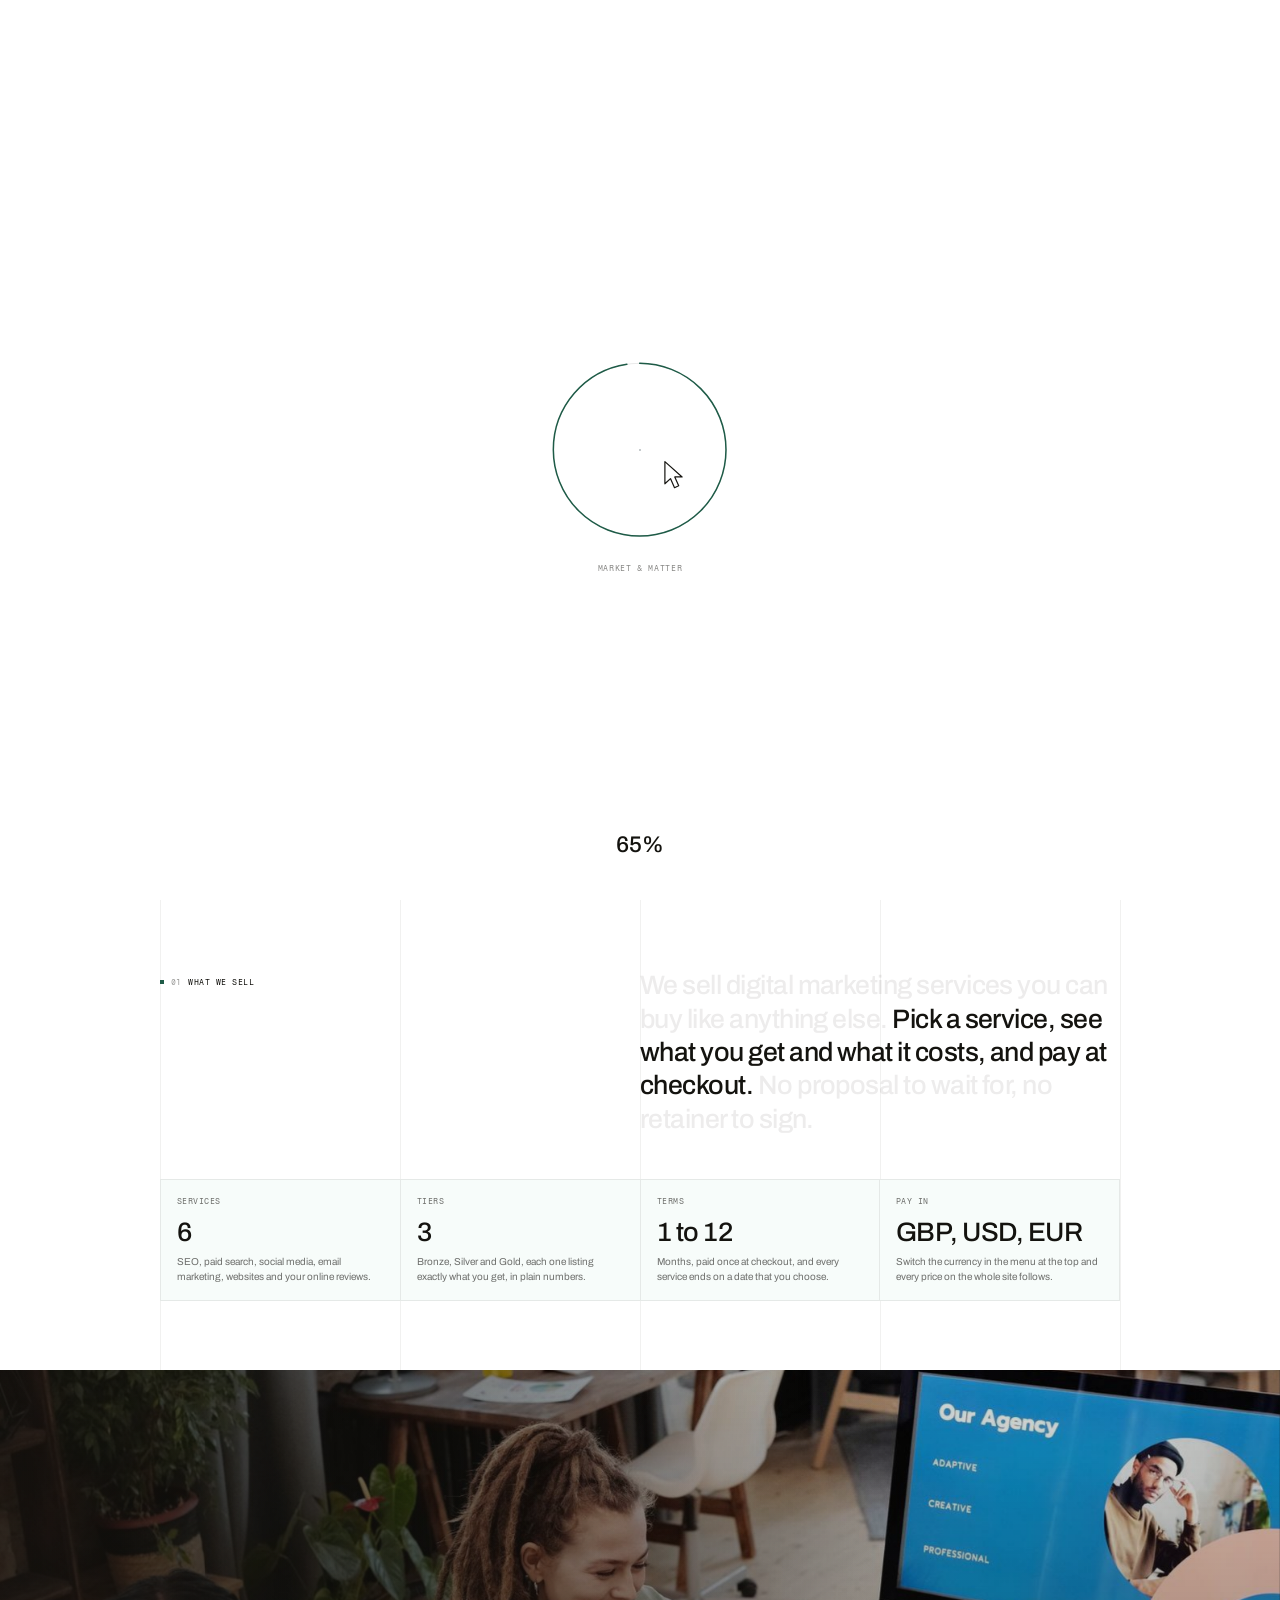
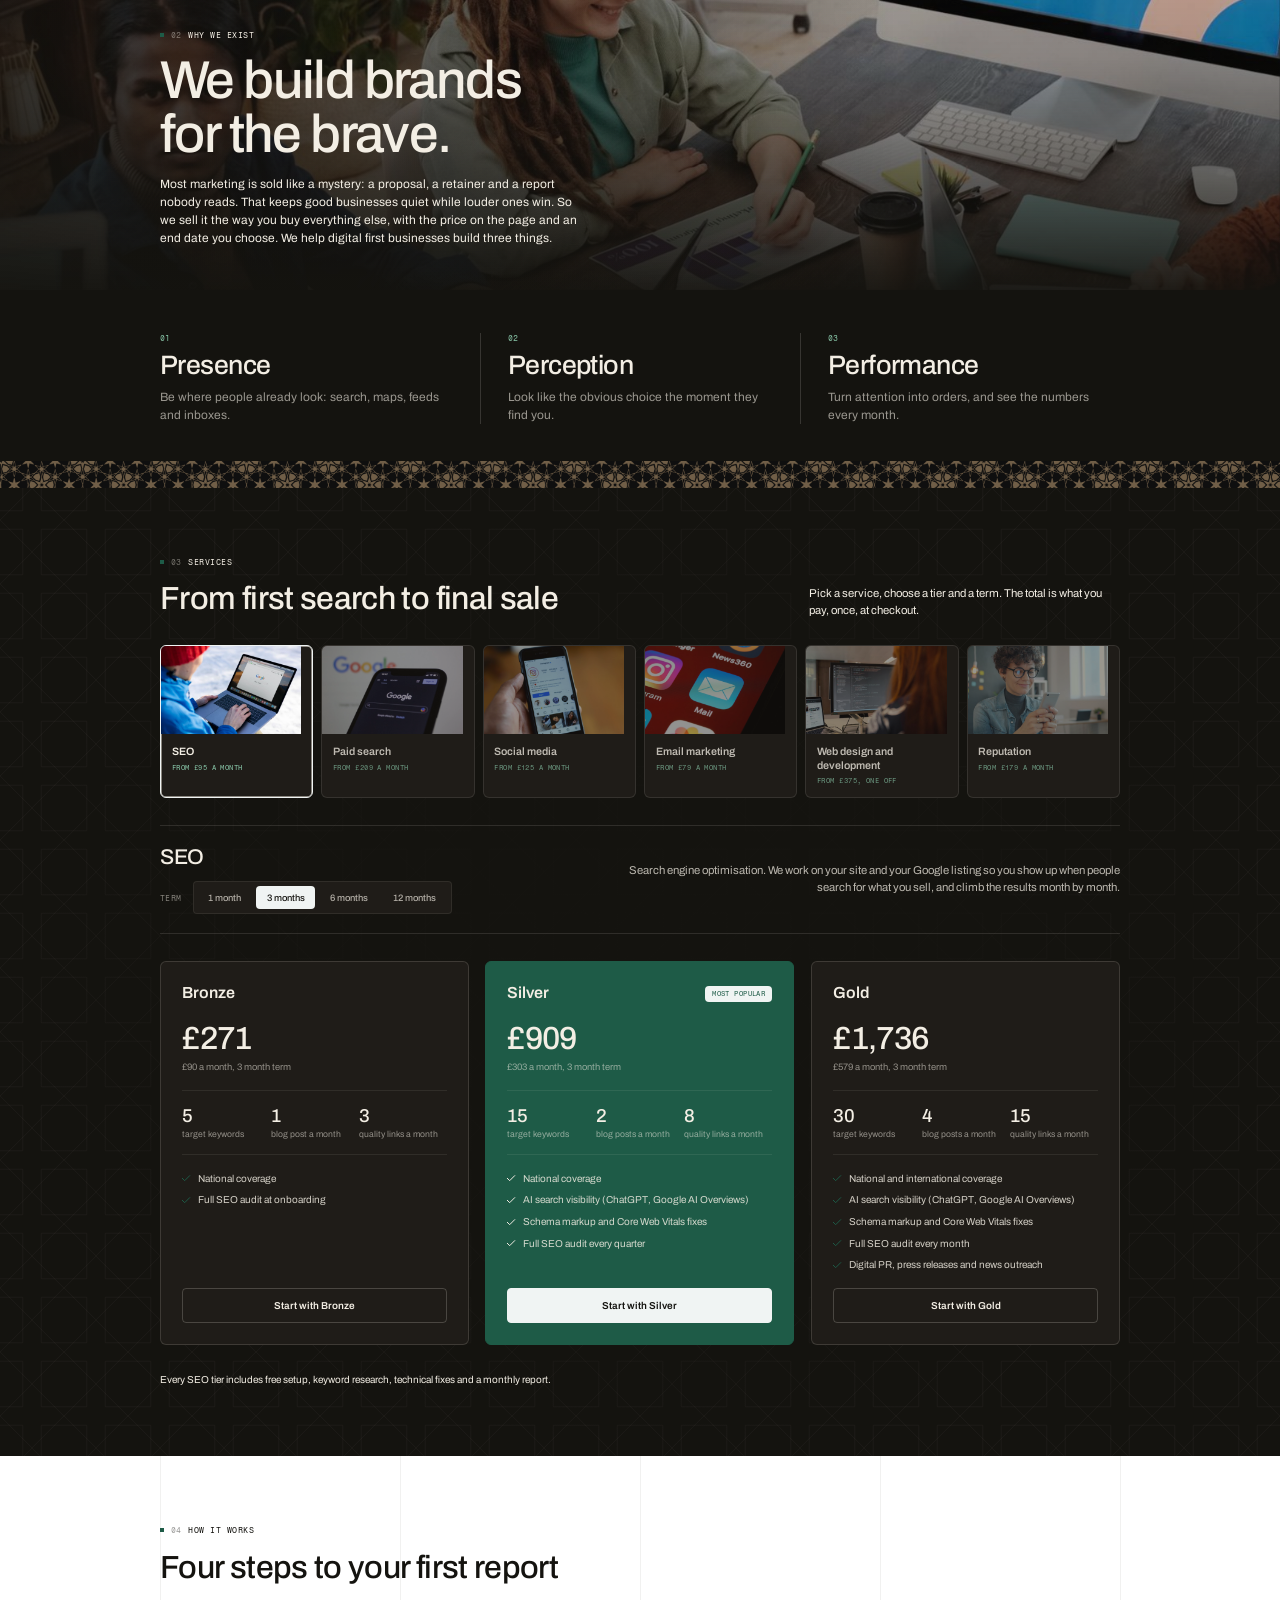
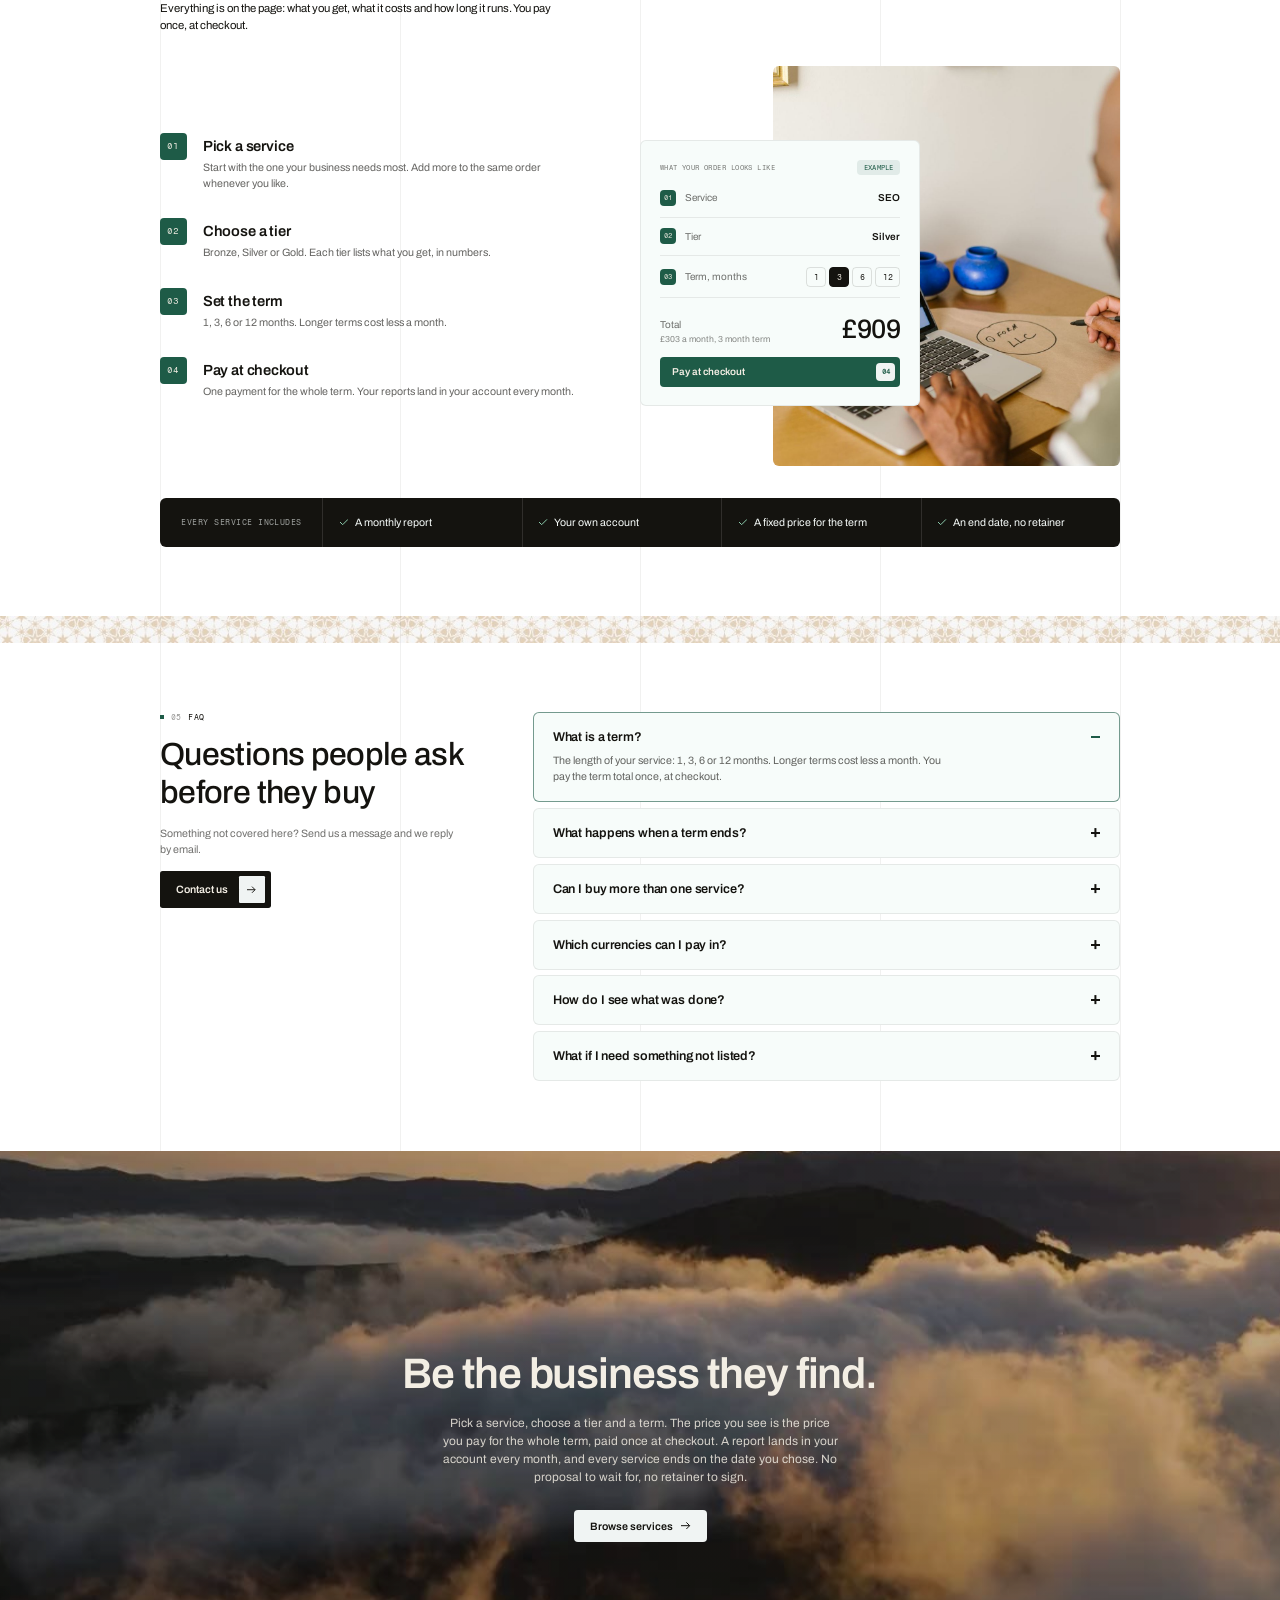
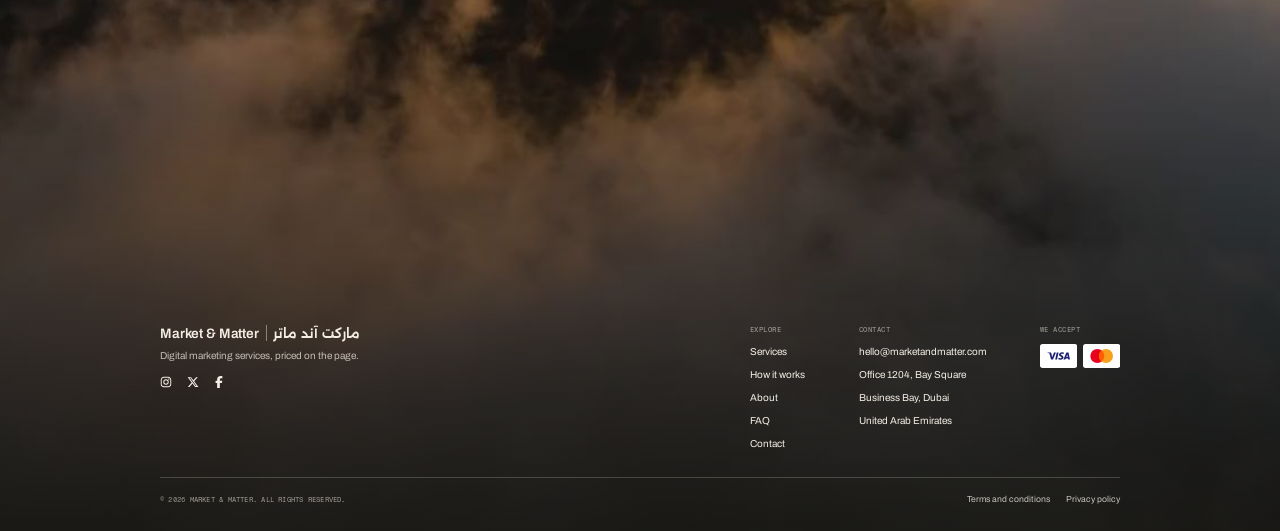
==== commit c6dc865e: "ok" ====
--- a/index.html
+++ b/index.html
@@ -168,7 +168,7 @@
           <div class="mm-copy mm-abs">
             <p class="mm-label mm-fade" style="--d:.1s">We are Market &amp; Matter</p>
             <div class="mm-row">
-              <h1 class="mm-split" style="--d:.2s">Found by the people already looking for you.</h1>
+              <h1 class="mm-split" style="">Found by the people already looking for you.</h1>
               <div class="mm-side">
                 <p class="mm-body mm-fade" style="--d:.5s">Search, paid ads, social media and email marketing, each with its price
                   on the page before you buy.</p>
@@ -180,7 +180,7 @@
               </div>
             </div>
             <div class="mm-rule"></div>
-            <div class="mm-meta mm-fadeonly" style="--d:.7s"><span>Digital marketing services</span><span>Scroll</span></div>
+            <div class="mm-meta mm-fadeonly" style="--d:.7s;font-size: 12px;color: var(--brand-text-on-dark-muted, rgba(243, 238, 228, 0.60));"><span>Digital marketing services</span><span>Scroll</span></div>
           </div>
         </div>
       </section>
@@ -236,7 +236,7 @@
             <div class="mm-wov"></div>
             <div class="mm-wov2"></div>
             <div class="mm-wrap mm-wcopy">
-              <p class="mm-idx" data-rv><em>03</em><span>Why we exist</span></p>
+              <p class="mm-idx" data-rv><em>02</em><span>Why we exist</span></p>
               <h2 data-rv>We build brands for the brave.</h2>
               <p data-rv>Most marketing is sold like a mystery: a proposal, a retainer and a report nobody reads. That keeps
                 good businesses quiet while louder ones win. So we sell it the way you buy everything else, with the price
@@ -265,7 +265,7 @@
           <div class="mm-wrap">
             <div class="mm-phead">
               <div class="mm-hs">
-                <p class="mm-idx" data-rv><em>02</em><span>Services</span></p>
+                <p class="mm-idx" data-rv><em>03</em><span>Services</span></p>
                 <h2 class="mm-h2" data-rv>From first search to final sale</h2>
               </div>
               <p data-rv>Pick a service, choose a tier and a term. The total is what you pay, once, at checkout.</p>
@@ -421,7 +421,7 @@
                 <div class="mm-ph mm-par" data-par data-rv><img
                     src="assest/img/home-how.jpg"
                     alt="A shop owner at a laptop"></div>
-                <div class="mm-ex" data-rv aria-label="Example order">
+                <div class="mm-ex mobile_nonet" data-rv aria-label="Example order">
                   <div class="mm-top"><span>What your order looks like</span><i>Example</i></div>
                   <div class="mm-ln"><span class="mm-n">01</span><span class="mm-k">Service</span><b>SEO</b></div>
                   <div class="mm-ln"><span class="mm-n">02</span><span class="mm-k">Tier</span><b>Silver</b></div>
@@ -451,7 +451,7 @@
           </div>
         </section>
     
-        <div class="mm-band"
+        <div class="mm-band mobile_nonet"
           style="background-image:url(assest/img/white-band.png)"
           aria-hidden="true"></div>
     
@@ -587,7 +587,7 @@
        </main>
 
 
-
+<!-- 
 <footer class="footer-bg">
   <div class="container p-0">
      <div class="row">
@@ -703,7 +703,7 @@
         </div>
       </div>
   </div>
-</footer>
+</footer> -->
 </div>
 <script src="assest/uiframe/js/jquery.min.js"></script>
 <script src="assest/uiframe/js/bootstrap.bundle.min.js"></script>
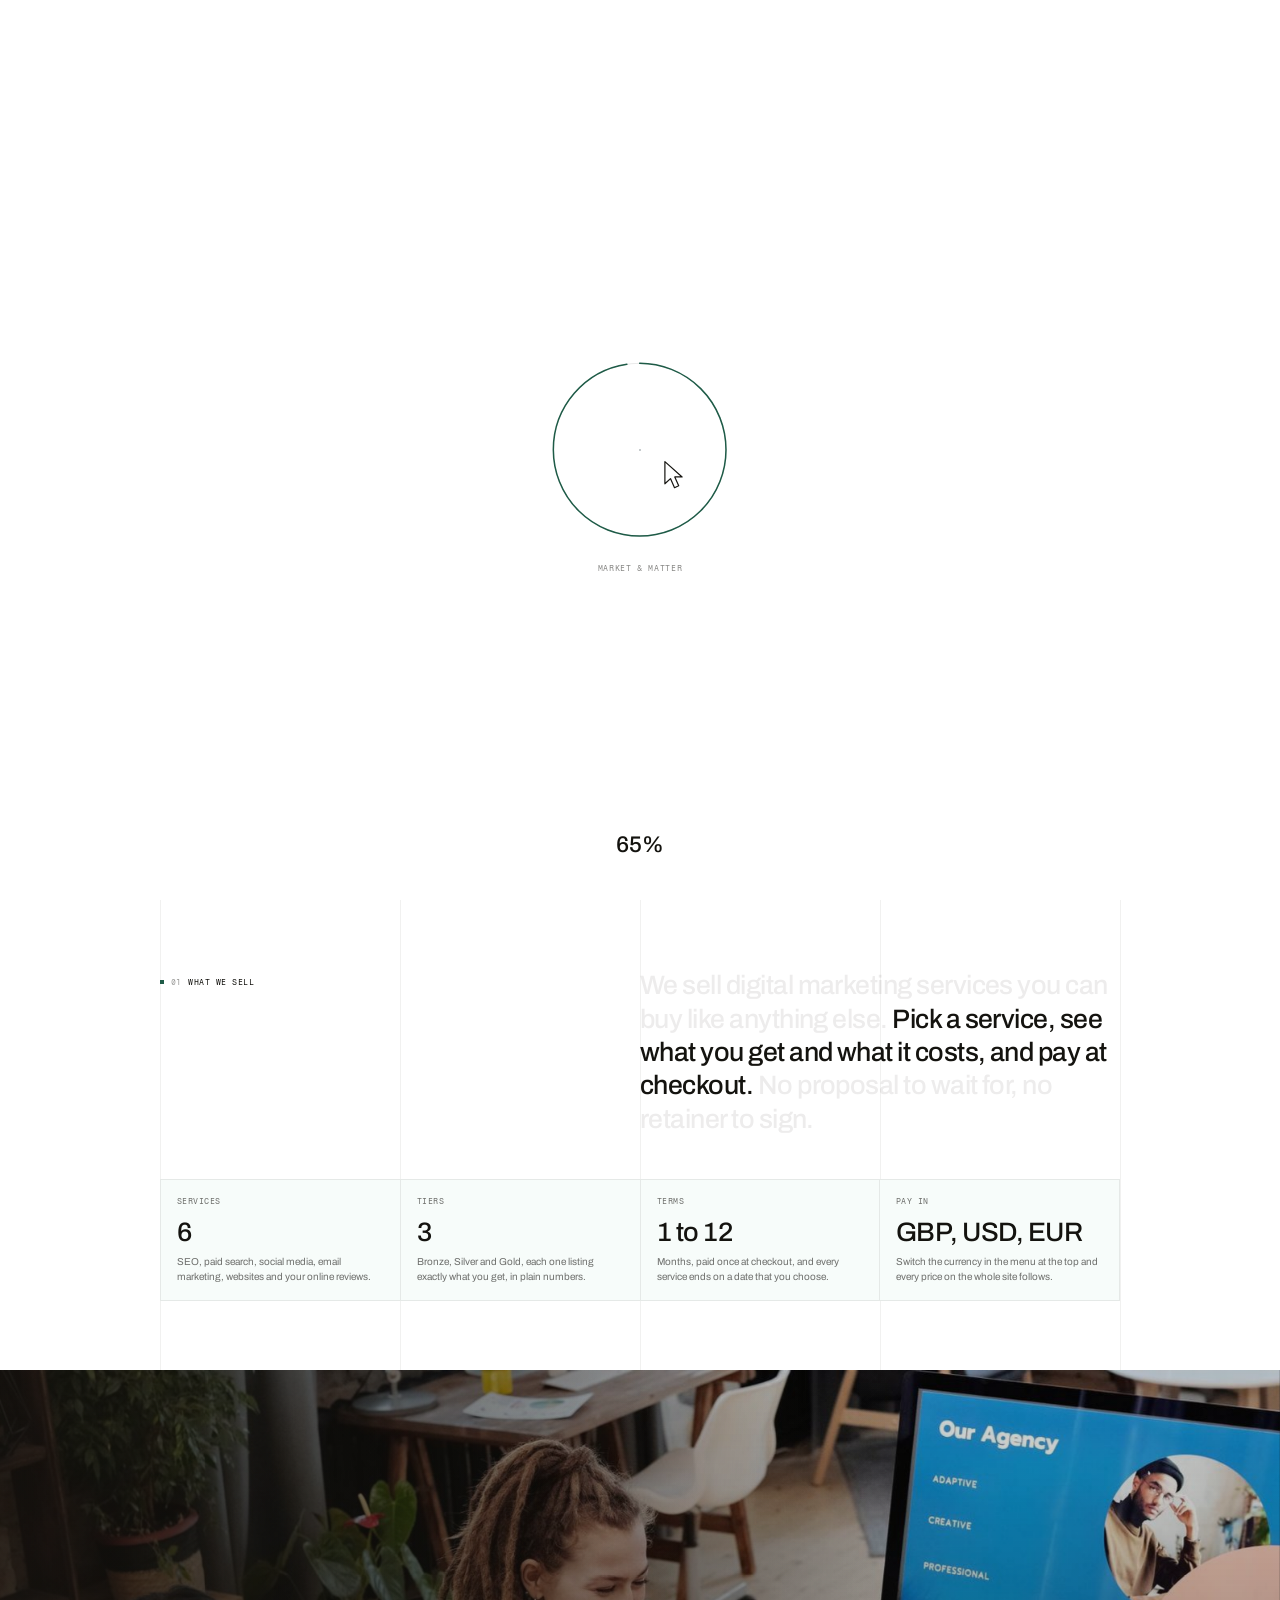
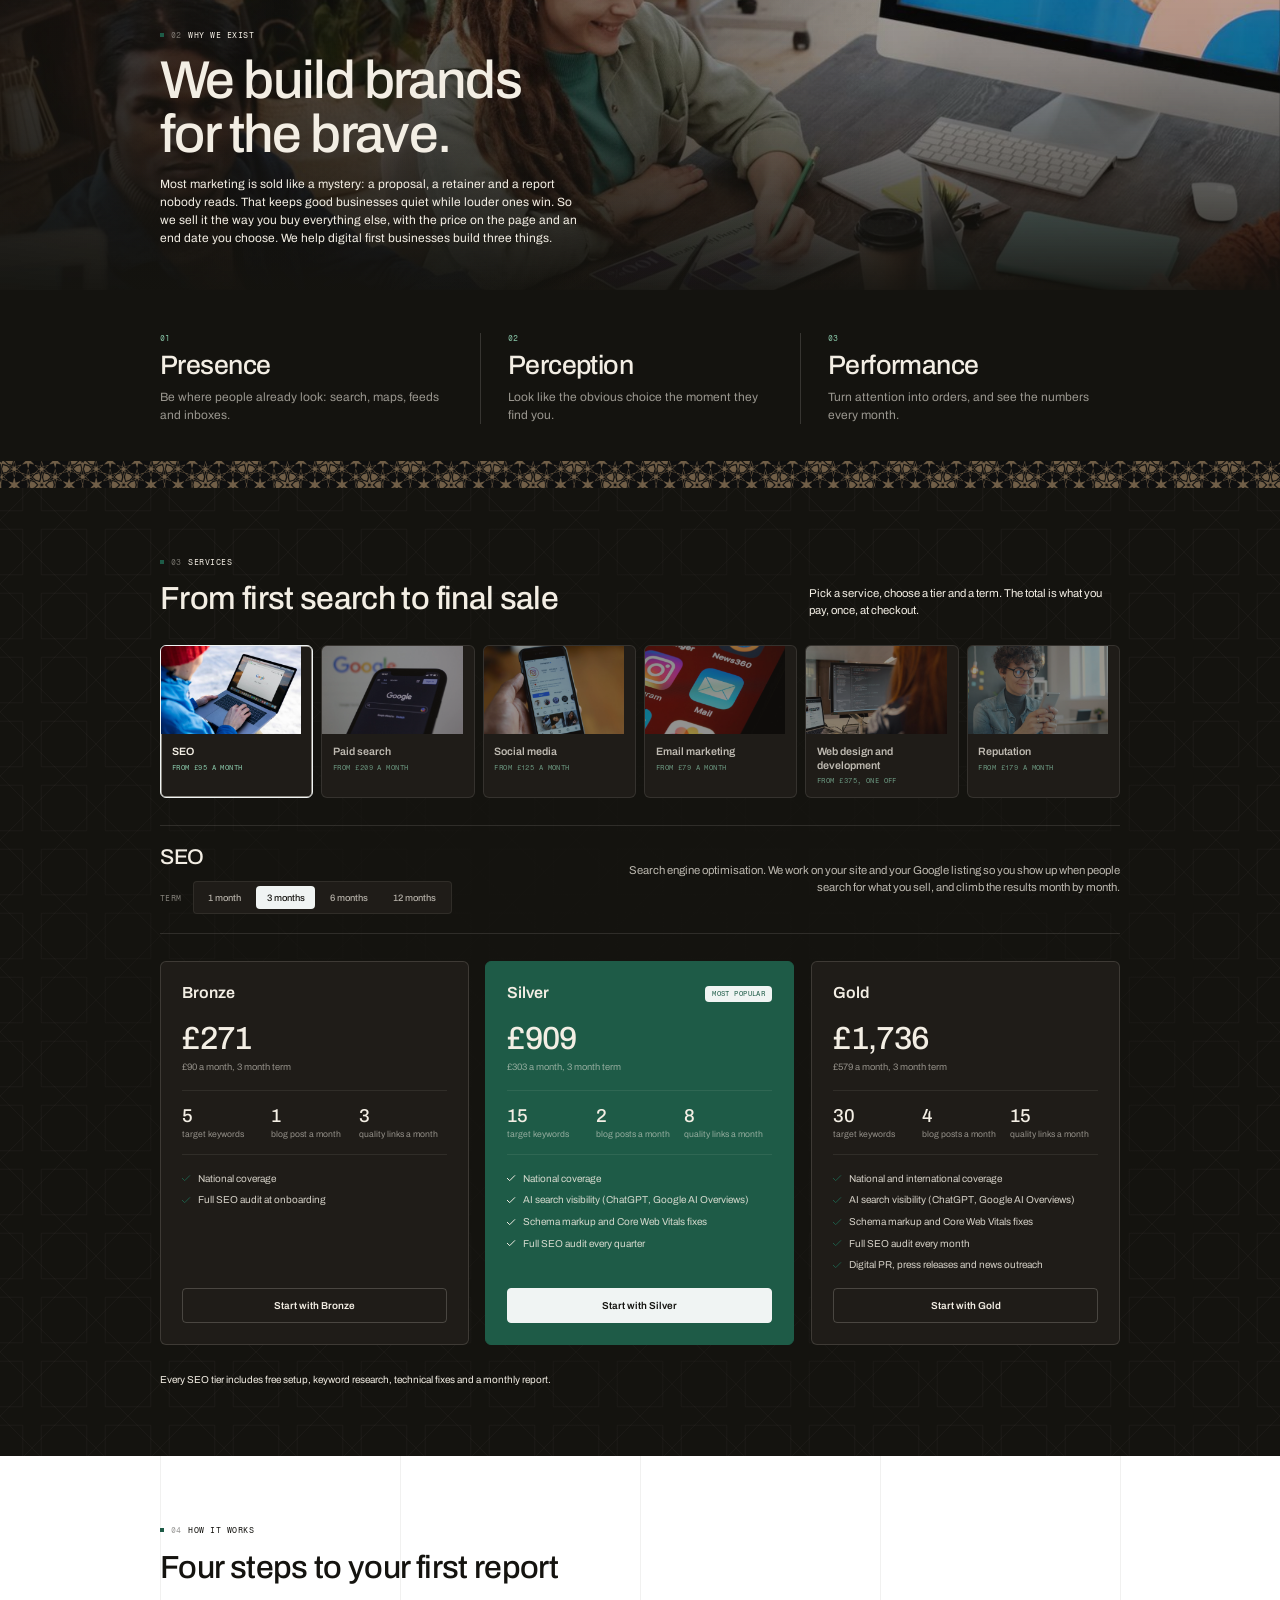
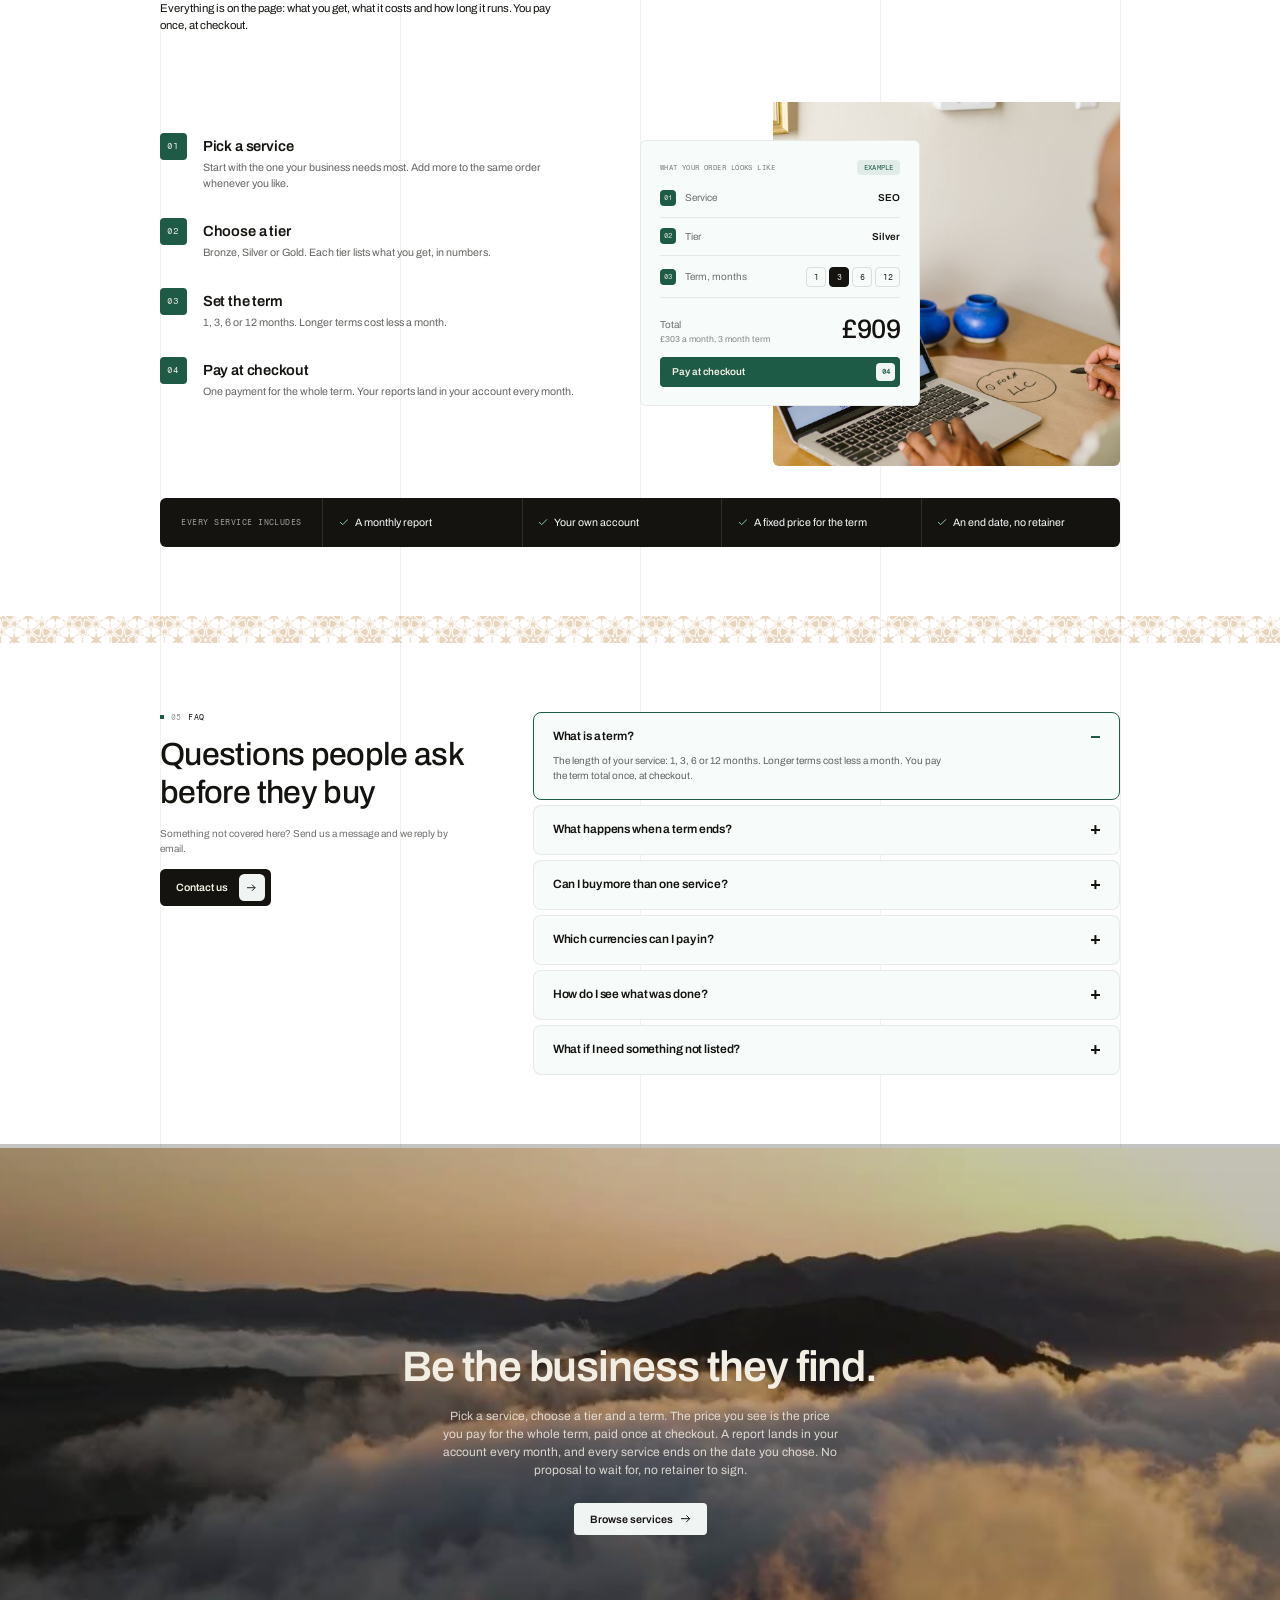
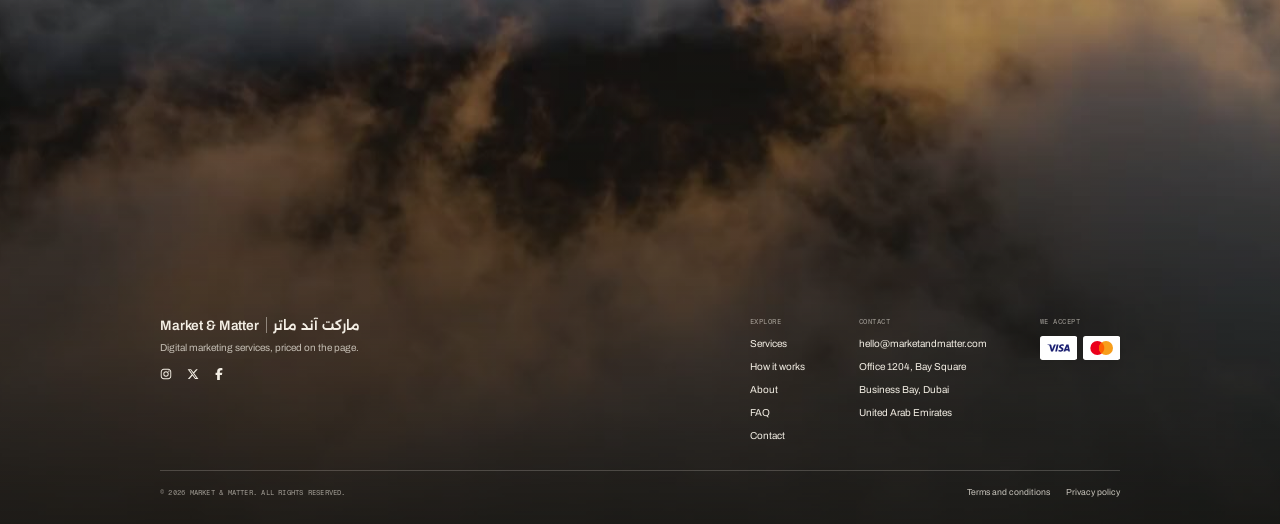
==== commit bdc96142: "ok" ====
--- a/index.html
+++ b/index.html
@@ -168,7 +168,7 @@
           <div class="mm-copy mm-abs">
             <p class="mm-label mm-fade" style="--d:.1s">We are Market &amp; Matter</p>
             <div class="mm-row">
-              <h1 class="mm-split" style="">Found by the people already looking for you.</h1>
+              <h1 class="mm-split" >Found by the people already looking for you.</h1>
               <div class="mm-side">
                 <p class="mm-body mm-fade" style="--d:.5s">Search, paid ads, social media and email marketing, each with its price
                   on the page before you buy.</p>
@@ -538,7 +538,7 @@
                   viewBox="0 0 15 12" fill="none">
                   <path d="M0 5.53H13M8 10.53L13 5.53L8 .53" stroke="currentColor" stroke-width="1.5" /></svg></span></a>
           </div>
-          <footer>
+          <footer class="mobile_nonet">
             <div class="mm-ftop">
               <div class="mm-brand" data-rv>
                 <a href="#top" data-to="top" class="mm-logo"><span class="mm-wm">Market &amp; Matter</span><i class="mm-dv"
@@ -587,8 +587,8 @@
        </main>
 
 
-<!-- 
-<footer class="footer-bg">
+
+<footer class="footer-bg desktop_nonet">
   <div class="container p-0">
      <div class="row">
        <div class="col-lg-6 col-md-12 col-sm-12 col-12">
@@ -703,7 +703,7 @@
         </div>
       </div>
   </div>
-</footer> -->
+</footer>
 </div>
 <script src="assest/uiframe/js/jquery.min.js"></script>
 <script src="assest/uiframe/js/bootstrap.bundle.min.js"></script>
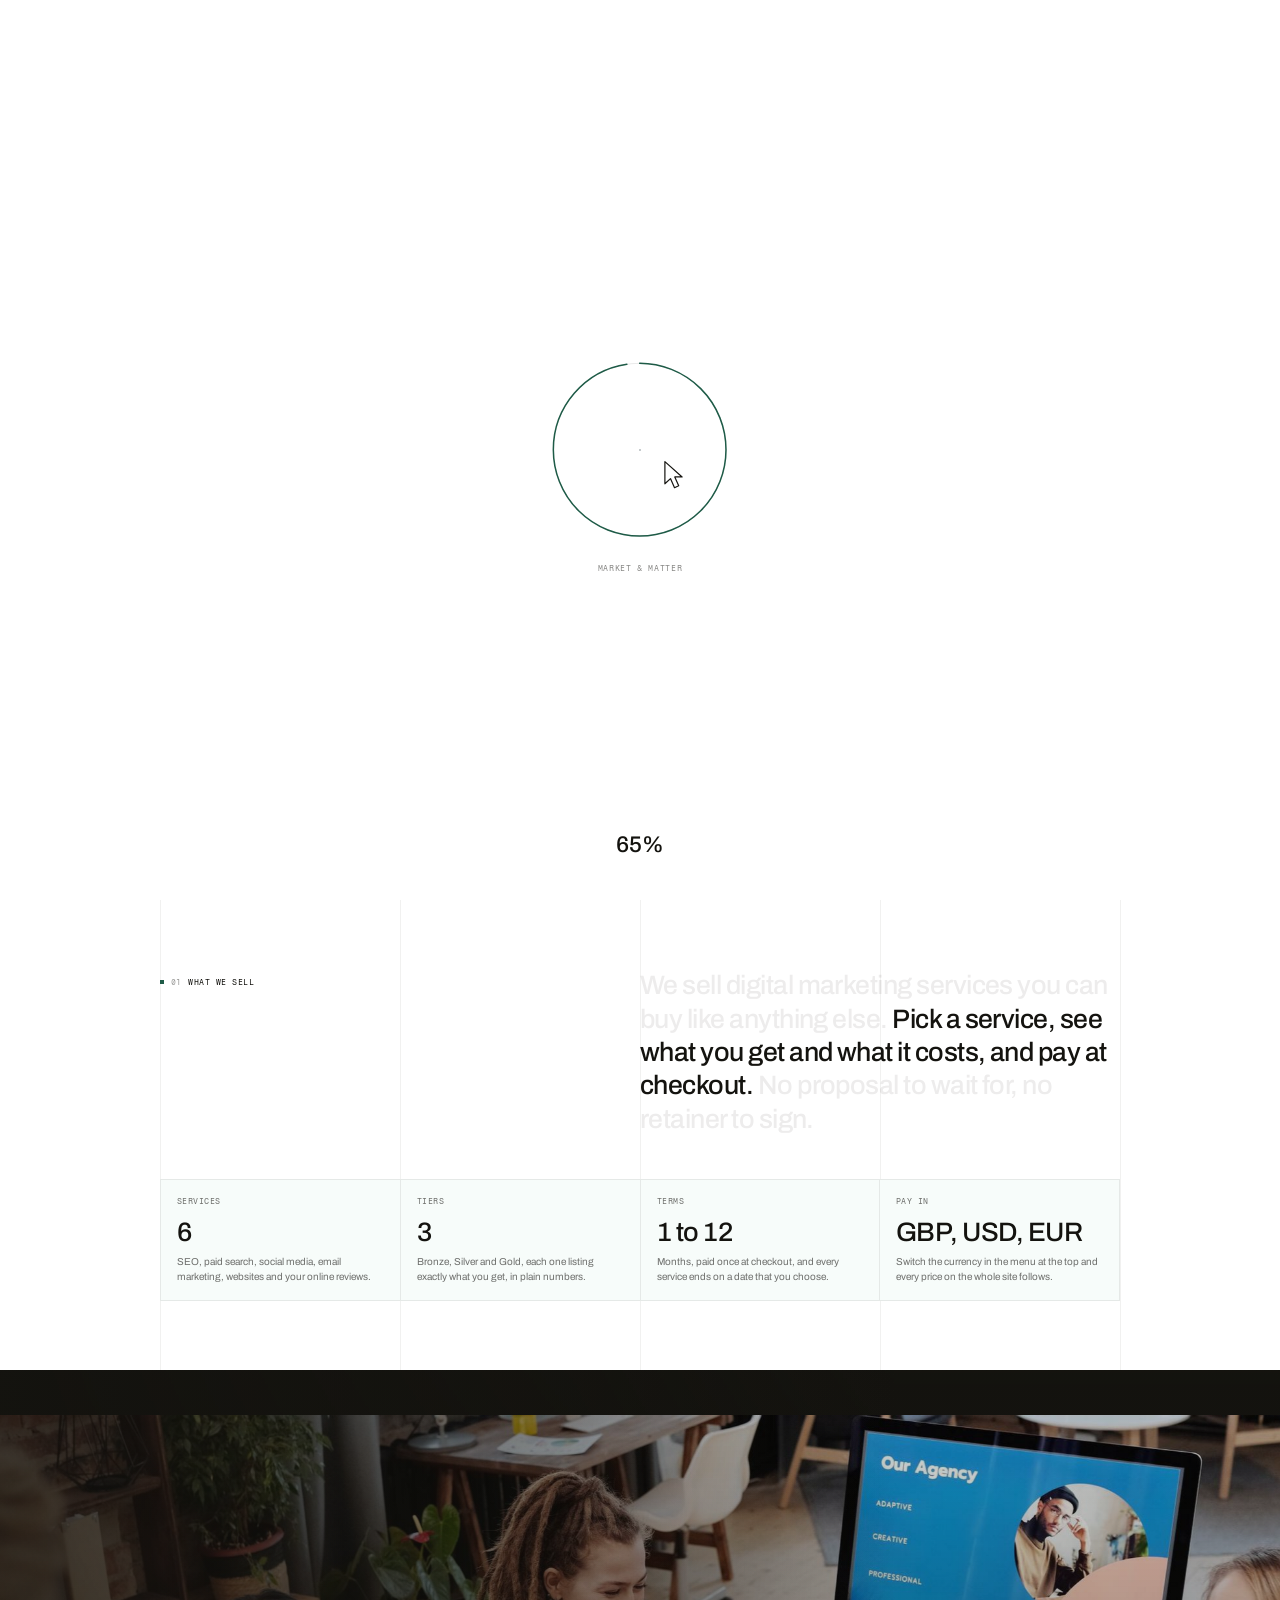
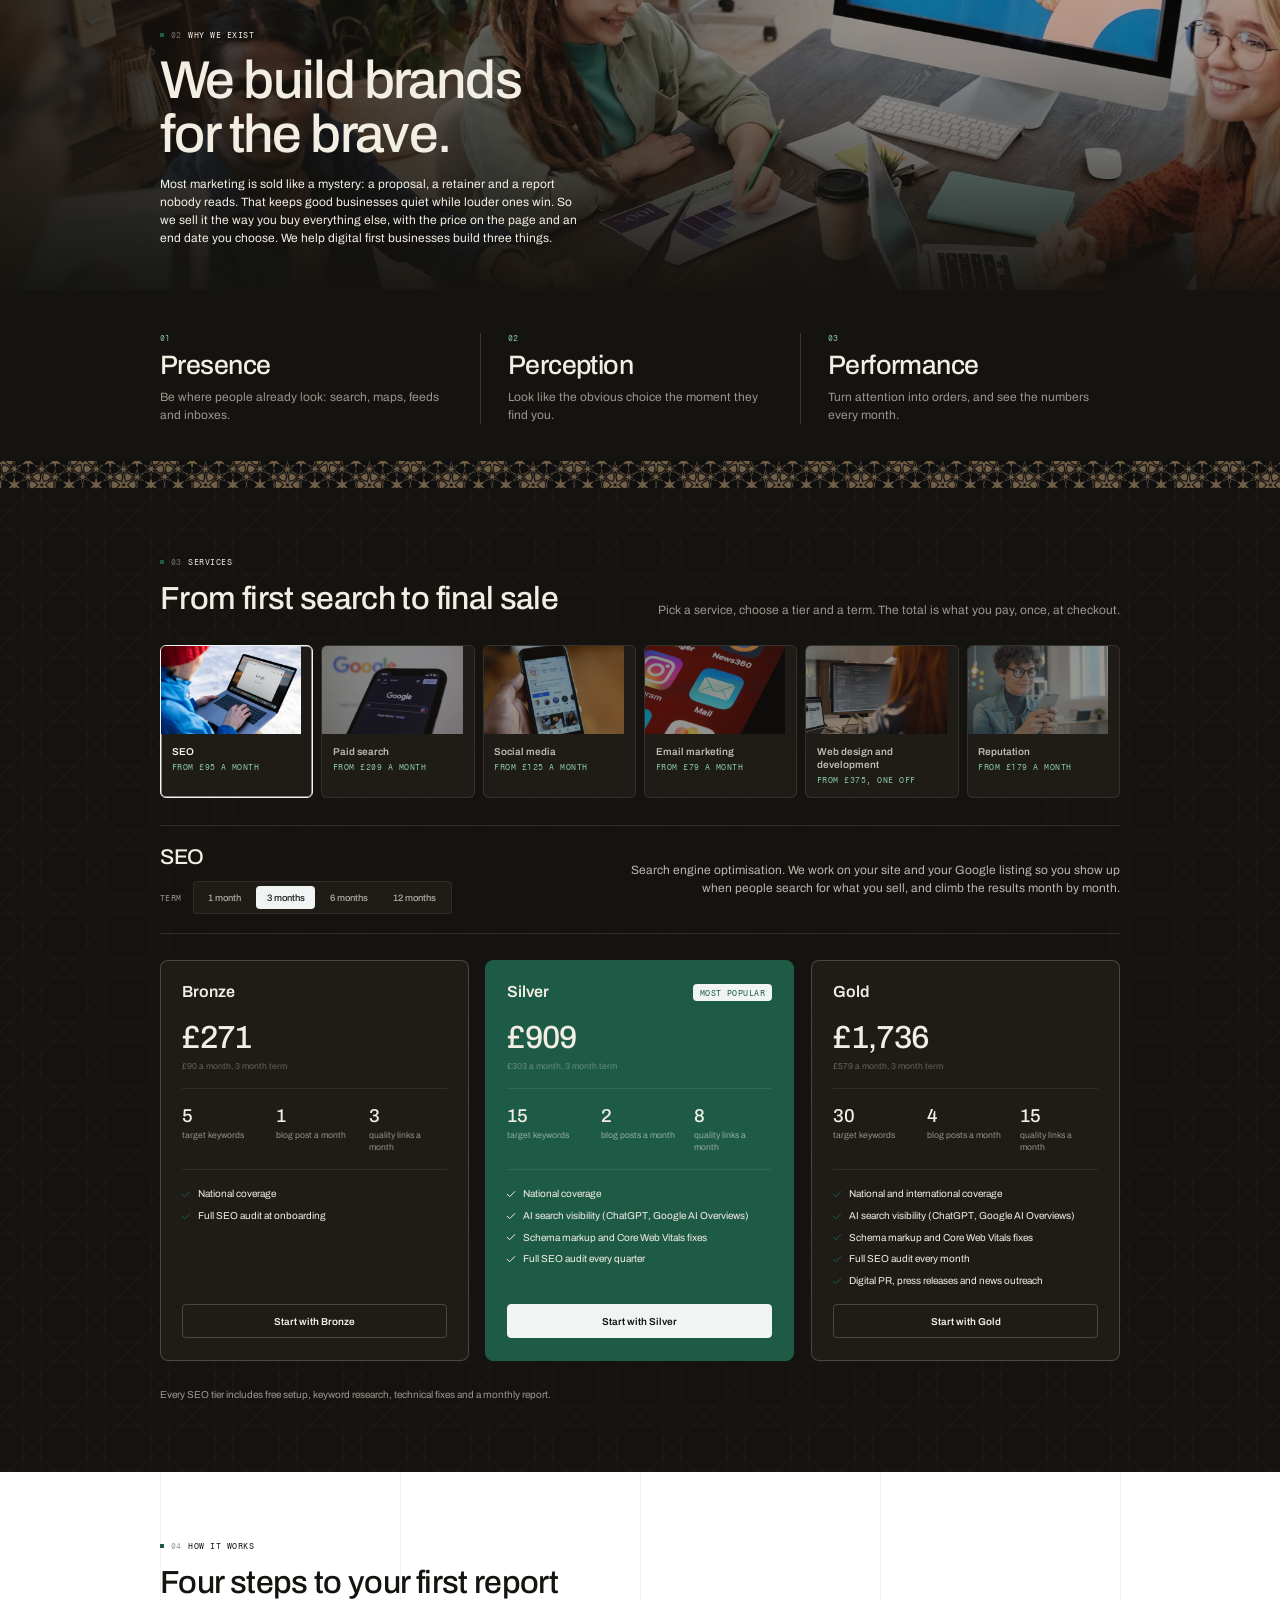
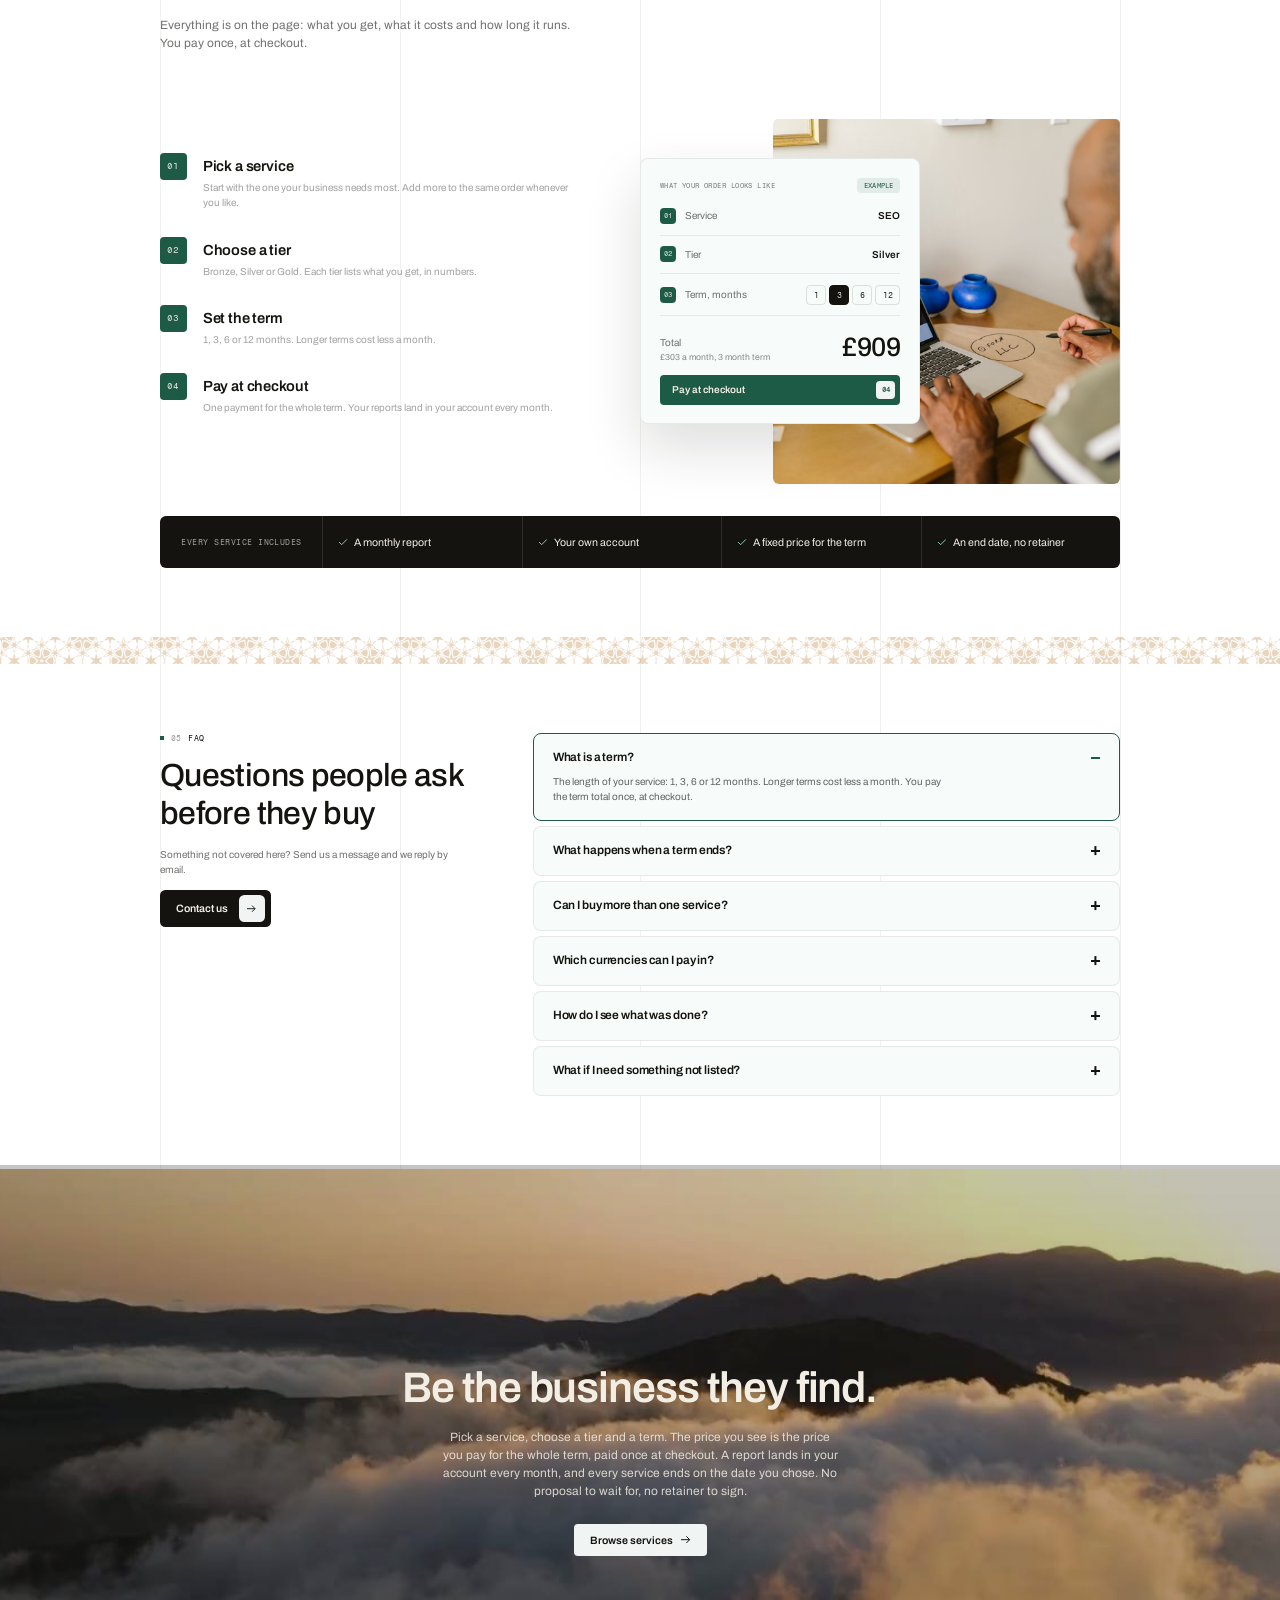
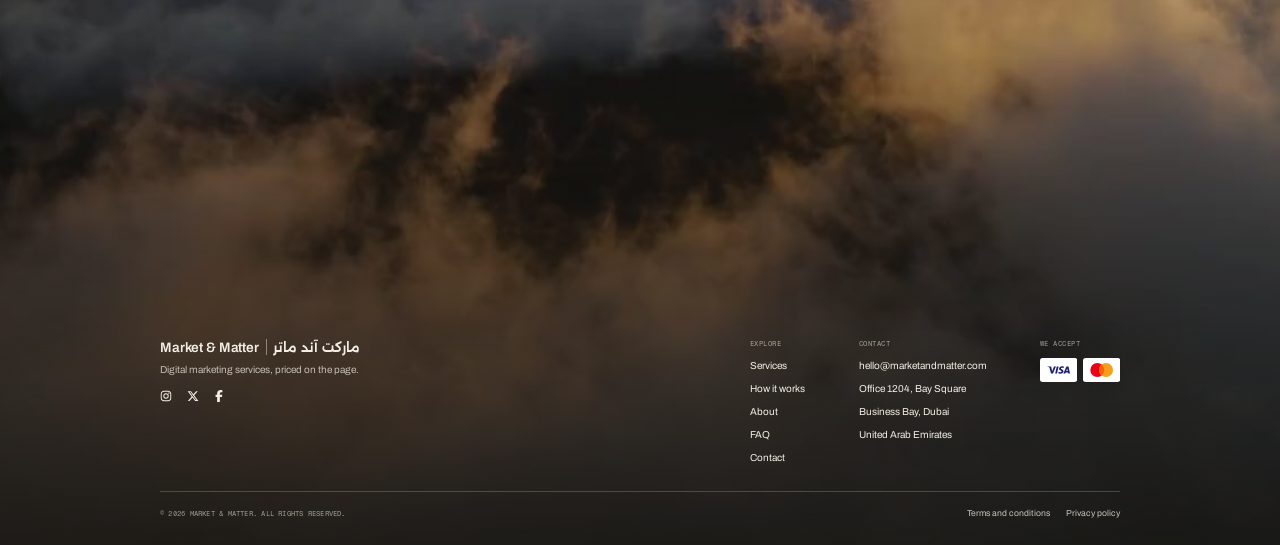
==== commit e5c1eec9: "ok" ====
--- a/index.html
+++ b/index.html
@@ -1,21 +1,23 @@
-
 <!doctype html>
 <html lang="en">
-  <head>
-    <meta charset="UTF-8">
-    <meta http-equiv="X-UA-Compatible" content="IE=edge">
-    <meta name="viewport" content="width=device-width, initial-scale=1.0">
-    <title>Marketandmatter</title>
-    <link rel="icon" href="assest/img/favicon.png" type="image/png">
-    <link rel="apple-touch-icon" href="assest/img/apple-touch-icon.png">
-    <link rel="stylesheet" href="assest/css/mainBase.css">
-  </head>
-  <body>
-  
+
+<head>
+  <meta charset="UTF-8">
+  <meta http-equiv="X-UA-Compatible" content="IE=edge">
+  <meta name="viewport" content="width=device-width, initial-scale=1.0">
+  <title>Marketandmatter</title>
+  <link rel="icon" href="assest/img/favicon.png" type="image/png">
+  <link rel="apple-touch-icon" href="assest/img/apple-touch-icon.png">
+  <link rel="stylesheet" href="assest/css/mainBase.css">
+</head>
+
+<body>
+
   <div class="main-div">
     <header class="header-top fixed-top" id="header-top">
       <nav class="site-nav" aria-label="Main">
-        <button class="site-nav__menu" type="button" data-menu-toggle="" aria-expanded="false" aria-controls="menu-panel">Menu</button>
+        <button class="site-nav__menu" type="button" data-menu-toggle="" aria-expanded="false"
+          aria-controls="menu-panel">Menu</button>
         <a class="logo" href="index.html" aria-label="Market &amp; Matter, home">
           <span class="logo__wordmark">Market &amp; Matter</span>
           <i class="logo__divider" aria-hidden="true"></i>
@@ -24,12 +26,14 @@
         <div class="site-nav__right">
           <a class="site-nav__login" href="login.html">Log in</a>
           <a class="site-nav__avatar" href="account.html" aria-label="Your account">JS</a>
-          <button type="button" data-cart-toggle="" aria-expanded="false" aria-controls="cart-panel">Cart ( 0 ) </button>
+          <button type="button" data-cart-toggle="" aria-expanded="false" aria-controls="cart-panel">Cart ( 0 )
+          </button>
         </div>
       </nav>
       <div class="menu-panel" id="menu-panel" data-menu-panel="">
         <div class="menu-panel__group" data-menu-group="">
-          <button class="menu-panel__link" style="--i:0" type="button" data-menu-services="" aria-expanded="false">Services <i class="menu-panel__toggle-icon" aria-hidden="true"></i>
+          <button class="menu-panel__link" style="--i:0" type="button" data-menu-services=""
+            aria-expanded="false">Services <i class="menu-panel__toggle-icon" aria-hidden="true"></i>
           </button>
           <div class="menu-panel__sub">
             <div class="menu-panel__sub-inner">
@@ -113,668 +117,1001 @@
             <span>Total at checkout</span>
             <b data-cart-panel-total="">€3,353</b>
           </div>
-          <a class="cart-panel__go sweep" href="checkout.html">Go to checkout <svg class="icon icon--arrow" viewBox="0 0 15 12" fill="none" aria-hidden="true">
+          <a class="cart-panel__go sweep" href="checkout.html">Go to checkout <svg class="icon icon--arrow"
+              viewBox="0 0 15 12" fill="none" aria-hidden="true">
               <path d="M0 5.53H13M8 10.53L13 5.53L8 .53" stroke="currentColor" stroke-width="1.5"></path>
             </svg>
           </a>
         </div>
       </aside>
-      
-   </header>
-
-   <noscript><style>.mm-ldr{display:none}html.mm-ld{overflow:auto}</style></noscript>
-
-  
-  
-  
-   <main>
-      
-    <div class="mm-home" data-mm-home>
-      <div class="mm-ldr" data-ldr aria-hidden="true">
-        <svg class="mm-lrg" viewBox="0 0 260 260">
-          <circle class="mm-ltr" cx="130" cy="130" r="129.5" />
-          <circle class="mm-larc" data-larc cx="130" cy="130" r="129.5" pathLength="1" stroke-dasharray="1"
-            stroke-dashoffset="1" /></svg>
-        <svg class="mm-lmk" viewBox="-20 -20 40 40">
-          <g transform="translate(-5 -9)">
-            <circle class="mm-rp" r="16" />
-            <circle class="mm-rp" r="9" />
-            <g class="mm-cg">
-              <path class="mm-cu" d="M0 0V17.5L4.4 13.4L7.6 20.6L10.9 19.1L7.8 12.1H13.6Z" />
+
+    </header>
+
+    <noscript>
+      <style>
+        .mm-ldr {
+          display: none
+        }
+
+        html.mm-ld {
+          overflow: auto
+        }
+      </style>
+    </noscript>
+
+
+
+
+    <main>
+
+      <div class="mm-home" data-mm-home>
+        <div class="mm-ldr" data-ldr aria-hidden="true">
+          <svg class="mm-lrg" viewBox="0 0 260 260">
+            <circle class="mm-ltr" cx="130" cy="130" r="129.5" />
+            <circle class="mm-larc" data-larc cx="130" cy="130" r="129.5" pathLength="1" stroke-dasharray="1"
+              stroke-dashoffset="1" /></svg>
+          <svg class="mm-lmk" viewBox="-20 -20 40 40">
+            <g transform="translate(-5 -9)">
+              <circle class="mm-rp" r="16" />
+              <circle class="mm-rp" r="9" />
+              <g class="mm-cg">
+                <path class="mm-cu" d="M0 0V17.5L4.4 13.4L7.6 20.6L10.9 19.1L7.8 12.1H13.6Z" />
+              </g>
             </g>
-          </g>
-        </svg>
-        <i class="mm-led" data-led></i>
-        <div class="mm-llb">Market &amp; Matter</div>
-        <div class="mm-lpc" data-lpc>0%</div>
-      </div>
-    
-      
-    
-      <section class="mm-hero" id="top">
-        <div class="mm-media">
-          <div class="mm-settle">
-            <img
-              src="assest/img/home-hero-poster.jpg"
-              alt="">
-            <video muted loop playsinline preload="auto"
-              poster="assest/img/home-hero-poster.jpg">
-              <source src="assest/video/mm-hero-01.mp4" type="video/mp4"></video>
-          </div>
+          </svg>
+          <i class="mm-led" data-led></i>
+          <div class="mm-llb">Market &amp; Matter</div>
+          <div class="mm-lpc" data-lpc>0%</div>
         </div>
-        <div class="mm-ov"></div>
-        <img class="mm-himg" src="assest/img/one_imgt.png" alt="">
-        <div class="mm-frame">
-          <div class="mm-copy mm-abs">
-            <p class="mm-label mm-fade" style="--d:.1s">We are Market &amp; Matter</p>
-            <div class="mm-row">
-              <h1 class="mm-split" >Found by the people already looking for you.</h1>
-              <div class="mm-side">
-                <p class="mm-body mm-fade" style="--d:.5s">Search, paid ads, social media and email marketing, each with its price
-                  on the page before you buy.</p>
-                <a href="#services" data-to="services" class="mm-hbtn mm-sweep mm-fade mm-hv" style="--d:.6s">Choose a service<span
-                    class="mm-aw"><svg viewBox="0 0 14 14" fill="none">
-                      <path d="M3 11L11 3M11 3H4.5M11 3V9.5" stroke="#F3EEE4" stroke-width="1.6" /></svg><svg
-                      viewBox="0 0 14 14" fill="none">
-                      <path d="M3 11L11 3M11 3H4.5M11 3V9.5" stroke="#F3EEE4" stroke-width="1.6" /></svg></span></a>
-              </div>
-            </div>
-            <div class="mm-rule"></div>
-            <div class="mm-meta mm-fadeonly" style="--d:.7s;font-size: 12px;color: var(--brand-text-on-dark-muted, rgba(243, 238, 228, 0.60));"><span>Digital marketing services</span><span>Scroll</span></div>
-          </div>
-        </div>
-      </section>
-    
-      <main>
-        <div class="mm-grid" aria-hidden="true" data-grid><i></i><i></i><i></i><i></i><i></i></div>
-    
-        <section class="mm-intro mm-pad" id="intro">
-          <div class="mm-wrap">
-            <div class="mm-row">
-              <div class="mm-lc" data-rv>
-                <p class="mm-idx"><em>01</em><span>What we sell</span></p>
-              </div>
-              <p class="mm-stmt" data-words><span class="mm-dim">We sell digital marketing services you can buy like anything
-                  else. </span>Pick a service, see what you get and what it costs, and pay at checkout. <span class="mm-dim">No
-                  proposal to wait for, no retainer to sign.</span></p>
-            </div>
-            <div class="mm-facts">
-              <div class="mm-fact" data-rv><span class="mm-k">Services</span>
-                <div>
-                  <div class="mm-v" data-count="6">6</div>
-                  <p class="mm-d">SEO, paid search, social media, email marketing, websites and your online reviews.</p>
-                </div>
-              </div>
-              <div class="mm-fact" data-rv><span class="mm-k">Tiers</span>
-                <div>
-                  <div class="mm-v" data-count="3">3</div>
-                  <p class="mm-d">Bronze, Silver and Gold, each one listing exactly what you get, in plain numbers.</p>
-                </div>
-              </div>
-              <div class="mm-fact" data-rv><span class="mm-k">Terms</span>
-                <div>
-                  <div class="mm-v">1 to 12</div>
-                  <p class="mm-d">Months, paid once at checkout, and every service ends on a date that you choose.</p>
-                </div>
-              </div>
-              <div class="mm-fact" data-rv><span class="mm-k">Pay in</span>
-                <div>
-                  <div class="mm-v">GBP, USD, EUR</div>
-                  <p class="mm-d">Switch the currency in the menu at the top and every price on the whole site follows.</p>
-                </div>
-              </div>
+
+
+
+        <section class="mm-hero" id="top">
+          <div class="mm-media">
+            <div class="mm-settle">
+              <img src="assest/img/home-hero-poster.jpg" alt="">
+              <video muted loop playsinline preload="auto" poster="assest/img/home-hero-poster.jpg">
+                <source src="assest/video/mm-hero-01.mp4" type="video/mp4"></video>
+            </div>
+          </div>
+          <div class="mm-ov"></div>
+          <img class="mm-himg" src="assest/img/one_imgt.png" alt="">
+          <div class="mm-frame">
+            <div class="mm-copy mm-abs">
+              <p class="mm-label mm-fade" style="--d:.1s">We are Market &amp; Matter</p>
+              <div class="mm-row">
+                <h1 class="mm-split">Found by the people already looking for you.</h1>
+                <div class="mm-side">
+                  <p class="mm-body mm-fade" style="--d:.5s">Search, paid ads, social media and email marketing, each
+                    with its price
+                    on the page before you buy.</p>
+                  <a href="#services" data-to="services" class="mm-hbtn mm-sweep mm-fade mm-hv" style="--d:.6s">Choose a
+                    service<span class="mm-aw"><svg viewBox="0 0 14 14" fill="none">
+                        <path d="M3 11L11 3M11 3H4.5M11 3V9.5" stroke="#F3EEE4" stroke-width="1.6" /></svg><svg
+                        viewBox="0 0 14 14" fill="none">
+                        <path d="M3 11L11 3M11 3H4.5M11 3V9.5" stroke="#F3EEE4" stroke-width="1.6" /></svg></span></a>
+                </div>
+              </div>
+              <div class="mm-rule"></div>
+              <div class="mm-meta mm-fadeonly"
+                style="--d:.7s;font-size: 12px;color: var(--brand-text-on-dark-muted, rgba(243, 238, 228, 0.60));">
+                <span>Digital marketing services</span><span>Scroll</span></div>
             </div>
           </div>
         </section>
-        <section class="mm-why" id="why">
-          <img class="mm-wimg" src="assest/img/team-at-screens.png"
-            alt="A team working together at desks with laptops and a large screen">
-          <div class="mm-wtop">
-            <div class="mm-par" data-par><img
-                src="assest/img/home-why.jpg"
-                alt="A team working together around a desk and a large screen"></div>
-            <div class="mm-wov"></div>
-            <div class="mm-wov2"></div>
-            <div class="mm-wrap mm-wcopy">
-              <p class="mm-idx" data-rv><em>02</em><span>Why we exist</span></p>
-              <h2 data-rv>We build brands for the brave.</h2>
-              <p data-rv>Most marketing is sold like a mystery: a proposal, a retainer and a report nobody reads. That keeps
-                good businesses quiet while louder ones win. So we sell it the way you buy everything else, with the price
-                on the page and an end date you choose. We help digital first businesses build three things.</p>
-            </div>
-          </div>
-          <div class="mm-wstrip">
+
+        <main>
+          <div class="mm-grid" aria-hidden="true" data-grid><i></i><i></i><i></i><i></i><i></i></div>
+
+          <section class="mm-intro mm-pad" id="intro">
             <div class="mm-wrap">
-              <div class="mm-wp" data-rv><i>01</i><b>Presence</b><span>Be where people already look: search, maps, feeds and
-                  inboxes.</span></div>
-              <div class="mm-wp" data-rv><i>02</i><b>Perception</b><span>Look like the obvious choice the moment they find
-                  you.</span></div>
-              <div class="mm-wp" data-rv><i>03</i><b>Performance</b><span>Turn attention into orders, and see the numbers every
-                  month.</span></div>
-            </div>
-          </div>
-        </section>
-        <div class="mm-band"
-          style="background-image:url(assest/img/black-band.png)"
-          aria-hidden="true"></div>
-    
-        <section class="mm-pk mm-pad" id="services">
-          <div class="mm-star" aria-hidden="true"></div>
-          <div class="mm-fadeR" aria-hidden="true"></div>
-          <div class="mm-glow" aria-hidden="true" data-glow></div>
-          <div class="mm-wrap">
-            <div class="mm-phead">
+              <div class="mm-row">
+                <div class="mm-lc" data-rv>
+                  <p class="mm-idx"><em>01</em><span>What we sell</span></p>
+                </div>
+                <p class="mm-stmt" data-words><span class="mm-dim">We sell digital marketing services you can buy like
+                    anything
+                    else. </span>Pick a service, see what you get and what it costs, and pay at checkout. <span
+                    class="mm-dim">No
+                    proposal to wait for, no retainer to sign.</span></p>
+              </div>
+              <div class="mm-facts">
+                <div class="mm-fact" data-rv><span class="mm-k">Services</span>
+                  <div>
+                    <div class="mm-v" data-count="6">6</div>
+                    <p class="mm-d">SEO, paid search, social media, email marketing, websites and your online reviews.
+                    </p>
+                  </div>
+                </div>
+                <div class="mm-fact" data-rv><span class="mm-k">Tiers</span>
+                  <div>
+                    <div class="mm-v" data-count="3">3</div>
+                    <p class="mm-d">Bronze, Silver and Gold, each one listing exactly what you get, in plain numbers.
+                    </p>
+                  </div>
+                </div>
+                <div class="mm-fact" data-rv><span class="mm-k">Terms</span>
+                  <div>
+                    <div class="mm-v">1 to 12</div>
+                    <p class="mm-d">Months, paid once at checkout, and every service ends on a date that you choose.</p>
+                  </div>
+                </div>
+                <div class="mm-fact" data-rv><span class="mm-k">Pay in</span>
+                  <div>
+                    <div class="mm-v">GBP, USD, EUR</div>
+                    <p class="mm-d">Switch the currency in the menu at the top and every price on the whole site
+                      follows.</p>
+                  </div>
+                </div>
+              </div>
+            </div>
+          </section>
+          <section class="mm-why" id="why">
+            <img class="mm-wimg" src="assest/img/team-at-screens.png"
+              alt="A team working together at desks with laptops and a large screen">
+            <div class="mm-wtop">
+              <div class="mm-par" data-par><img src="assest/img/home-why.jpg"
+                  alt="A team working together around a desk and a large screen"></div>
+              <div class="mm-wov"></div>
+              <div class="mm-wov2"></div>
+              <div class="mm-wrap mm-wcopy">
+                <p class="mm-idx" data-rv><em>02</em><span>Why we exist</span></p>
+                <h2 data-rv>We build brands for the brave.</h2>
+                <p data-rv>Most marketing is sold like a mystery: a proposal, a retainer and a report nobody reads. That
+                  keeps
+                  good businesses quiet while louder ones win. So we sell it the way you buy everything else, with the
+                  price
+                  on the page and an end date you choose. We help digital first businesses build three things.</p>
+              </div>
+            </div>
+            <div class="mm-wstrip">
+              <div class="mm-wrap">
+                <div class="mm-wp" data-rv><i>01</i><b>Presence</b><span>Be where people already look: search, maps,
+                    feeds and
+                    inboxes.</span></div>
+                <div class="mm-wp" data-rv><i>02</i><b>Perception</b><span>Look like the obvious choice the moment they
+                    find
+                    you.</span></div>
+                <div class="mm-wp" data-rv><i>03</i><b>Performance</b><span>Turn attention into orders, and see the
+                    numbers every
+                    month.</span></div>
+              </div>
+            </div>
+          </section>
+          <div class="mm-band" style="background-image:url(assest/img/black-band.png)" aria-hidden="true"></div>
+
+          <section class="mm-pk mm-pad" id="services">
+            <div class="mm-star" aria-hidden="true"></div>
+            <div class="mm-fadeR" aria-hidden="true"></div>
+            <div class="mm-glow" aria-hidden="true" data-glow></div>
+            <div class="mm-wrap">
+              <div class="mm-phead">
+                <div class="mm-hs">
+                  <p class="mm-idx" data-rv><em>03</em><span>Services</span></p>
+                  <h2 class="mm-h2 dif_colort" data-rv>From first search to final sale</h2>
+                </div>
+                <p data-rv>Pick a service, choose a tier and a term. The total is what you pay, once, at checkout.</p>
+              </div>
+              <div class="mm-tiles" data-svcseg data-rv>
+                <button class="mm-tile mm-on" data-s="seo"><span class="mm-ti"><img src="assest/img/home-tile-seo.jpg"
+                      alt=""></span><span class="mm-tt"><b>SEO</b><span>From £95 a month</span></span></button><button
+                  class="mm-tile" data-s="ppc"><span class="mm-ti"><img src="assest/img/home-tile-paid-search.jpg"
+                      alt=""></span><span class="mm-tt"><b>Paid search</b><span>From £209 a
+                      month</span></span></button><button class="mm-tile" data-s="social"><span class="mm-ti"><img
+                      src="assest/img/home-tile-social.jpg" alt=""></span><span class="mm-tt"><b>Social
+                      media</b><span>From £125 a month</span></span></button><button class="mm-tile"
+                  data-s="email"><span class="mm-ti"><img src="assest/img/home-tile-email.jpg" alt=""></span><span
+                    class="mm-tt"><b>Email marketing</b><span>From £79 a month</span></span></button><button
+                  class="mm-tile" data-s="web"><span class="mm-ti"><img src="assest/img/home-tile-web.jpg"
+                      alt=""></span><span class="mm-tt"><b>Web design and development</b><span>From £375, one
+                      off</span></span></button><button class="mm-tile" data-s="rep"><span class="mm-ti"><img
+                      src="assest/img/home-tile-reputation.jpg" alt=""></span><span
+                    class="mm-tt"><b>Reputation</b><span>From £179 a month</span></span></button>
+              </div>
+              <div class="mm-dots" data-dots-for="tiles"></div>
+              <div class="mm-sdesc" data-rv>
+                <div class="mm-sl"><b class="mm-swap" data-svc-show="seo">SEO</b><b class="mm-swap" data-svc-show="ppc"
+                    hidden>Paid search</b><b class="mm-swap" data-svc-show="social" hidden>Social media</b><b
+                    class="mm-swap" data-svc-show="email" hidden>Email marketing</b><b class="mm-swap"
+                    data-svc-show="web" hidden>Web design and development</b><b class="mm-swap" data-svc-show="rep"
+                    hidden>Reputation</b>
+                  <div class="mm-term"><span>Term</span>
+                    <div class="mm-seg" data-termseg><button data-m="1">1 month</button><button data-m="3"
+                        class="mm-on">3
+                        months</button><button data-m="6">6 months</button><button data-m="12">12 months</button></div>
+                  </div>
+                </div>
+                <p class="mm-swap" data-svc-show="seo">Search engine optimisation. We work on your site and your Google
+                  listing so you show up when people search for what you sell, and climb the results month by month.</p>
+                <p class="mm-swap" data-svc-show="ppc" hidden>Ads on Google that sit above the results when people
+                  search for what you sell. We set them up, write them, manage the budget and show you what every click
+                  cost.</p>
+                <p class="mm-swap" data-svc-show="social" hidden>Your Instagram, Facebook and LinkedIn, run for you. We
+                  plan the month, write and design the posts, publish them and answer the comments.</p>
+                <p class="mm-swap" data-svc-show="email" hidden>Emails to people who already know you. We build the
+                  welcome and follow up emails that send themselves, and write the newsletters that bring customers
+                  back.</p>
+                <p class="mm-swap" data-svc-show="web" hidden>A new website, designed and built for you and paid for
+                  once. Fast, mobile ready and set up to be found on Google, then handed over for you to keep.</p>
+                <p class="mm-swap" data-svc-show="rep" hidden>Your reviews on Google and the sites people check before
+                  they buy. We ask happy customers to leave one, answer every review and tell you when a bad one lands.
+                </p>
+              </div>
+              <div class="mm-pcards">
+                <div class="mm-pc" data-tier="0" data-rv>
+                  <div class="mm-tp">
+                    <h3>Bronze</h3>
+                  </div>
+                  <div>
+                    <div class="mm-tot" data-tot data-p-seo="95,271,513,969" data-p-ppc="209,610,1188,2310"
+                      data-p-social="125,356,675,1275" data-p-email="79,225,427,806" data-p-web="375"
+                      data-p-rep="179,510,967,1826">£271</div>
+                    <p class="mm-mo" data-mo>£90 a month, 3 month term</p>
+                  </div>
+                  <div class="mm-kf mm-swap" data-svc-show="seo">
+                    <div><b>5</b><span>target keywords</span></div>
+                    <div><b>1</b><span>blog post a month</span></div>
+                    <div><b>3</b><span>quality links a month</span></div>
+                  </div>
+                  <div class="mm-kf mm-swap" data-svc-show="ppc" hidden>
+                    <div><b>£99</b><span>ad spend a month</span></div>
+                    <div><b>1</b><span>campaign</span></div>
+                    <div><b>1</b><span>ad test a month</span></div>
+                  </div>
+                  <div class="mm-kf mm-swap" data-svc-show="social" hidden>
+                    <div><b>2</b><span>platforms</span></div>
+                    <div><b>12</b><span>posts a month</span></div>
+                  </div>
+                  <div class="mm-kf mm-swap" data-svc-show="email" hidden>
+                    <div><b>3</b><span>automated flows</span></div>
+                    <div><b>2</b><span>campaigns a month</span></div>
+                  </div>
+                  <div class="mm-kf mm-swap" data-svc-show="web" hidden>
+                    <div><b>5</b><span>pages</span></div>
+                    <div><b>1</b><span>revision round</span></div>
+                    <div><b>1</b><span>branded email address</span></div>
+                  </div>
+                  <div class="mm-kf mm-swap" data-svc-show="rep" hidden>
+                    <div><b>3</b><span>search phrases protected</span></div>
+                    <div><b>1</b><span>positive article a month</span></div>
+                    <div><b>50</b><span>directory listings</span></div>
+                  </div>
+                  <ul class="mm-inc mm-swap" data-svc-show="seo">
+                    <li><svg viewBox="0 0 13 10" fill="none">
+                        <path d="M0 4.53L4 8.53L12 .53" stroke="#1E5B47" stroke-width="1.5" /></svg>National coverage
+                    </li>
+                    <li><svg viewBox="0 0 13 10" fill="none">
+                        <path d="M0 4.53L4 8.53L12 .53" stroke="#1E5B47" stroke-width="1.5" /></svg>Full SEO audit at
+                      onboarding</li>
+                  </ul>
+                  <ul class="mm-inc mm-swap" data-svc-show="ppc" hidden>
+                    <li><svg viewBox="0 0 13 10" fill="none">
+                        <path d="M0 4.53L4 8.53L12 .53" stroke="#1E5B47" stroke-width="1.5" /></svg>Google Search ads
+                    </li>
+                    <li><svg viewBox="0 0 13 10" fill="none">
+                        <path d="M0 4.53L4 8.53L12 .53" stroke="#1E5B47" stroke-width="1.5" /></svg>Bid and budget
+                      optimisation every month</li>
+                  </ul>
+                  <ul class="mm-inc mm-swap" data-svc-show="social" hidden>
+                    <li><svg viewBox="0 0 13 10" fill="none">
+                        <path d="M0 4.53L4 8.53L12 .53" stroke="#1E5B47" stroke-width="1.5" /></svg>Comment and DM
+                      replies on weekdays</li>
+                  </ul>
+                  <ul class="mm-inc mm-swap" data-svc-show="email" hidden>
+                    <li><svg viewBox="0 0 13 10" fill="none">
+                        <path d="M0 4.53L4 8.53L12 .53" stroke="#1E5B47" stroke-width="1.5" /></svg>Basic segmentation,
+                      engaged and unengaged</li>
+                    <li><svg viewBox="0 0 13 10" fill="none">
+                        <path d="M0 4.53L4 8.53L12 .53" stroke="#1E5B47" stroke-width="1.5" /></svg>Deliverability
+                      monitoring and list cleaning every quarter</li>
+                  </ul>
+                  <ul class="mm-inc mm-swap" data-svc-show="web" hidden>
+                    <li><svg viewBox="0 0 13 10" fill="none">
+                        <path d="M0 4.53L4 8.53L12 .53" stroke="#1E5B47" stroke-width="1.5" /></svg>WordPress with a
+                      premium theme</li>
+                    <li><svg viewBox="0 0 13 10" fill="none">
+                        <path d="M0 4.53L4 8.53L12 .53" stroke="#1E5B47" stroke-width="1.5" /></svg>Delivered in 2
+                      weeks, with 1 month aftercare</li>
+                  </ul>
+                  <ul class="mm-inc mm-swap" data-svc-show="rep" hidden>
+                    <li><svg viewBox="0 0 13 10" fill="none">
+                        <path d="M0 4.53L4 8.53L12 .53" stroke="#1E5B47" stroke-width="1.5" /></svg>Monitor and protect
+                      your name</li>
+                    <li><svg viewBox="0 0 13 10" fill="none">
+                        <path d="M0 4.53L4 8.53L12 .53" stroke="#1E5B47" stroke-width="1.5" /></svg>2 social profiles
+                      created and managed</li>
+                    <li><svg viewBox="0 0 13 10" fill="none">
+                        <path d="M0 4.53L4 8.53L12 .53" stroke="#1E5B47" stroke-width="1.5" /></svg>Review monitoring
+                      and alerts</li>
+                  </ul>
+                  <button class="mm-pbtn mm-sweep" data-add="Bronze">Start with Bronze</button>
+                </div>
+                <div class="mm-pc mm-feat" data-tier="1" data-rv>
+                  <div class="mm-tp">
+                    <h3>Silver</h3><span class="mm-tag">Most popular</span>
+                  </div>
+                  <div>
+                    <div class="mm-tot" data-tot data-p-seo="319,909,1723,3254" data-p-ppc="449,1317,2575,5030"
+                      data-p-social="205,584,1107,2091" data-p-email="139,396,751,1418" data-p-web="1375"
+                      data-p-rep="369,1052,1993,3764">£909</div>
+                    <p class="mm-mo" data-mo>£303 a month, 3 month term</p>
+                  </div>
+                  <div class="mm-kf mm-swap" data-svc-show="seo">
+                    <div><b>15</b><span>target keywords</span></div>
+                    <div><b>2</b><span>blog posts a month</span></div>
+                    <div><b>8</b><span>quality links a month</span></div>
+                  </div>
+                  <div class="mm-kf mm-swap" data-svc-show="ppc" hidden>
+                    <div><b>£250</b><span>ad spend a month</span></div>
+                    <div><b>3</b><span>campaigns</span></div>
+                    <div><b>2</b><span>ad tests a month</span></div>
+                  </div>
+                  <div class="mm-kf mm-swap" data-svc-show="social" hidden>
+                    <div><b>3</b><span>platforms</span></div>
+                    <div><b>30</b><span>posts a month</span></div>
+                    <div><b>4</b><span>short videos a month</span></div>
+                  </div>
+                  <div class="mm-kf mm-swap" data-svc-show="email" hidden>
+                    <div><b>6</b><span>automated flows</span></div>
+                    <div><b>4</b><span>campaigns a month</span></div>
+                  </div>
+                  <div class="mm-kf mm-swap" data-svc-show="web" hidden>
+                    <div><b>10</b><span>pages</span></div>
+                    <div><b>2</b><span>revision rounds</span></div>
+                    <div><b>3</b><span>branded email addresses</span></div>
+                  </div>
+                  <div class="mm-kf mm-swap" data-svc-show="rep" hidden>
+                    <div><b>7</b><span>search phrases protected</span></div>
+                    <div><b>3</b><span>positive articles a month</span></div>
+                    <div><b>100</b><span>directory listings</span></div>
+                  </div>
+                  <ul class="mm-inc mm-swap" data-svc-show="seo">
+                    <li><svg viewBox="0 0 13 10" fill="none">
+                        <path d="M0 4.53L4 8.53L12 .53" stroke="#F3EEE4" stroke-width="1.5" /></svg>National coverage
+                    </li>
+                    <li><svg viewBox="0 0 13 10" fill="none">
+                        <path d="M0 4.53L4 8.53L12 .53" stroke="#F3EEE4" stroke-width="1.5" /></svg>AI search visibility
+                      (ChatGPT, Google AI Overviews)</li>
+                    <li><svg viewBox="0 0 13 10" fill="none">
+                        <path d="M0 4.53L4 8.53L12 .53" stroke="#F3EEE4" stroke-width="1.5" /></svg>Schema markup and
+                      Core Web Vitals fixes</li>
+                    <li><svg viewBox="0 0 13 10" fill="none">
+                        <path d="M0 4.53L4 8.53L12 .53" stroke="#F3EEE4" stroke-width="1.5" /></svg>Full SEO audit every
+                      quarter</li>
+                  </ul>
+                  <ul class="mm-inc mm-swap" data-svc-show="ppc" hidden>
+                    <li><svg viewBox="0 0 13 10" fill="none">
+                        <path d="M0 4.53L4 8.53L12 .53" stroke="#F3EEE4" stroke-width="1.5" /></svg>Google Search and
+                      Shopping ads</li>
+                    <li><svg viewBox="0 0 13 10" fill="none">
+                        <path d="M0 4.53L4 8.53L12 .53" stroke="#F3EEE4" stroke-width="1.5" /></svg>Bid and budget
+                      optimisation every week</li>
+                    <li><svg viewBox="0 0 13 10" fill="none">
+                        <path d="M0 4.53L4 8.53L12 .53" stroke="#F3EEE4" stroke-width="1.5" /></svg>Display and
+                      remarketing ads, designed for you</li>
+                    <li><svg viewBox="0 0 13 10" fill="none">
+                        <path d="M0 4.53L4 8.53L12 .53" stroke="#F3EEE4" stroke-width="1.5" /></svg>Competitor ad and
+                      keyword tracking</li>
+                  </ul>
+                  <ul class="mm-inc mm-swap" data-svc-show="social" hidden>
+                    <li><svg viewBox="0 0 13 10" fill="none">
+                        <path d="M0 4.53L4 8.53L12 .53" stroke="#F3EEE4" stroke-width="1.5" /></svg>3 stories a week
+                    </li>
+                    <li><svg viewBox="0 0 13 10" fill="none">
+                        <path d="M0 4.53L4 8.53L12 .53" stroke="#F3EEE4" stroke-width="1.5" /></svg>Same day comment and
+                      DM replies, weekdays</li>
+                  </ul>
+                  <ul class="mm-inc mm-swap" data-svc-show="email" hidden>
+                    <li><svg viewBox="0 0 13 10" fill="none">
+                        <path d="M0 4.53L4 8.53L12 .53" stroke="#F3EEE4" stroke-width="1.5" /></svg>Up to 5 audience
+                      segments</li>
+                    <li><svg viewBox="0 0 13 10" fill="none">
+                        <path d="M0 4.53L4 8.53L12 .53" stroke="#F3EEE4" stroke-width="1.5" /></svg>A/B testing of
+                      subject lines and content</li>
+                    <li><svg viewBox="0 0 13 10" fill="none">
+                        <path d="M0 4.53L4 8.53L12 .53" stroke="#F3EEE4" stroke-width="1.5" /></svg>Dynamic,
+                      personalised content</li>
+                    <li><svg viewBox="0 0 13 10" fill="none">
+                        <path d="M0 4.53L4 8.53L12 .53" stroke="#F3EEE4" stroke-width="1.5" /></svg>Deliverability
+                      monitoring and list cleaning every month</li>
+                  </ul>
+                  <ul class="mm-inc mm-swap" data-svc-show="web" hidden>
+                    <li><svg viewBox="0 0 13 10" fill="none">
+                        <path d="M0 4.53L4 8.53L12 .53" stroke="#F3EEE4" stroke-width="1.5" /></svg>WordPress or
+                      Shopify, custom design</li>
+                    <li><svg viewBox="0 0 13 10" fill="none">
+                        <path d="M0 4.53L4 8.53L12 .53" stroke="#F3EEE4" stroke-width="1.5" /></svg>Online shop, up to
+                      50 products</li>
+                    <li><svg viewBox="0 0 13 10" fill="none">
+                        <path d="M0 4.53L4 8.53L12 .53" stroke="#F3EEE4" stroke-width="1.5" /></svg>Copywriting for up
+                      to 5 key pages</li>
+                    <li><svg viewBox="0 0 13 10" fill="none">
+                        <path d="M0 4.53L4 8.53L12 .53" stroke="#F3EEE4" stroke-width="1.5" /></svg>Accessible to WCAG
+                      2.2 AA</li>
+                    <li><svg viewBox="0 0 13 10" fill="none">
+                        <path d="M0 4.53L4 8.53L12 .53" stroke="#F3EEE4" stroke-width="1.5" /></svg>Delivered in 4
+                      weeks, with 3 months aftercare</li>
+                  </ul>
+                  <ul class="mm-inc mm-swap" data-svc-show="rep" hidden>
+                    <li><svg viewBox="0 0 13 10" fill="none">
+                        <path d="M0 4.53L4 8.53L12 .53" stroke="#F3EEE4" stroke-width="1.5" /></svg>Negatives pushed off
+                      page 1</li>
+                    <li><svg viewBox="0 0 13 10" fill="none">
+                        <path d="M0 4.53L4 8.53L12 .53" stroke="#F3EEE4" stroke-width="1.5" /></svg>4 social profiles
+                      created and managed</li>
+                    <li><svg viewBox="0 0 13 10" fill="none">
+                        <path d="M0 4.53L4 8.53L12 .53" stroke="#F3EEE4" stroke-width="1.5" /></svg>A reply to every
+                      review</li>
+                    <li><svg viewBox="0 0 13 10" fill="none">
+                        <path d="M0 4.53L4 8.53L12 .53" stroke="#F3EEE4" stroke-width="1.5" /></svg>Crisis response
+                      within 48 hours</li>
+                  </ul>
+                  <button class="mm-pbtn mm-sweep mm-p" data-add="Silver">Start with Silver</button>
+                </div>
+                <div class="mm-pc" data-tier="2" data-rv>
+                  <div class="mm-tp">
+                    <h3>Gold</h3>
+                  </div>
+                  <div>
+                    <div class="mm-tot" data-tot data-p-seo="609,1736,3289,6212" data-p-ppc="1039,3044,5941,11588"
+                      data-p-social="449,1280,2425,4580" data-p-email="295,841,1593,3009" data-p-web="3795"
+                      data-p-rep="829,2363,4477,8456">£1,736</div>
+                    <p class="mm-mo" data-mo>£579 a month, 3 month term</p>
+                  </div>
+                  <div class="mm-kf mm-swap" data-svc-show="seo">
+                    <div><b>30</b><span>target keywords</span></div>
+                    <div><b>4</b><span>blog posts a month</span></div>
+                    <div><b>15</b><span>quality links a month</span></div>
+                  </div>
+                  <div class="mm-kf mm-swap" data-svc-show="ppc" hidden>
+                    <div><b>£550</b><span>ad spend a month</span></div>
+                    <div><b>6</b><span>campaigns</span></div>
+                    <div><b>4</b><span>ad tests a month</span></div>
+                  </div>
+                  <div class="mm-kf mm-swap" data-svc-show="social" hidden>
+                    <div><b>4</b><span>platforms</span></div>
+                    <div><b>60</b><span>posts a month</span></div>
+                    <div><b>12</b><span>short videos a month</span></div>
+                  </div>
+                  <div class="mm-kf mm-swap" data-svc-show="email" hidden>
+                    <div><b>10</b><span>automated flows</span></div>
+                    <div><b>8</b><span>campaigns a month</span></div>
+                  </div>
+                  <div class="mm-kf mm-swap" data-svc-show="web" hidden>
+                    <div><b>20</b><span>pages</span></div>
+                    <div><b>3</b><span>revision rounds</span></div>
+                    <div><b>5</b><span>branded email addresses</span></div>
+                  </div>
+                  <div class="mm-kf mm-swap" data-svc-show="rep" hidden>
+                    <div><b>15</b><span>search phrases protected</span></div>
+                    <div><b>6</b><span>positive articles a month</span></div>
+                    <div><b>150</b><span>directory listings</span></div>
+                  </div>
+                  <ul class="mm-inc mm-swap" data-svc-show="seo">
+                    <li><svg viewBox="0 0 13 10" fill="none">
+                        <path d="M0 4.53L4 8.53L12 .53" stroke="#1E5B47" stroke-width="1.5" /></svg>National and
+                      international coverage</li>
+                    <li><svg viewBox="0 0 13 10" fill="none">
+                        <path d="M0 4.53L4 8.53L12 .53" stroke="#1E5B47" stroke-width="1.5" /></svg>AI search visibility
+                      (ChatGPT, Google AI Overviews)</li>
+                    <li><svg viewBox="0 0 13 10" fill="none">
+                        <path d="M0 4.53L4 8.53L12 .53" stroke="#1E5B47" stroke-width="1.5" /></svg>Schema markup and
+                      Core Web Vitals fixes</li>
+                    <li><svg viewBox="0 0 13 10" fill="none">
+                        <path d="M0 4.53L4 8.53L12 .53" stroke="#1E5B47" stroke-width="1.5" /></svg>Full SEO audit every
+                      month</li>
+                    <li><svg viewBox="0 0 13 10" fill="none">
+                        <path d="M0 4.53L4 8.53L12 .53" stroke="#1E5B47" stroke-width="1.5" /></svg>Digital PR, press
+                      releases and news outreach</li>
+                  </ul>
+                  <ul class="mm-inc mm-swap" data-svc-show="ppc" hidden>
+                    <li><svg viewBox="0 0 13 10" fill="none">
+                        <path d="M0 4.53L4 8.53L12 .53" stroke="#1E5B47" stroke-width="1.5" /></svg>Google, Facebook and
+                      Instagram ads</li>
+                    <li><svg viewBox="0 0 13 10" fill="none">
+                        <path d="M0 4.53L4 8.53L12 .53" stroke="#1E5B47" stroke-width="1.5" /></svg>Bid and budget
+                      optimisation twice a week</li>
+                    <li><svg viewBox="0 0 13 10" fill="none">
+                        <path d="M0 4.53L4 8.53L12 .53" stroke="#1E5B47" stroke-width="1.5" /></svg>Display and
+                      remarketing ads, designed for you</li>
+                    <li><svg viewBox="0 0 13 10" fill="none">
+                        <path d="M0 4.53L4 8.53L12 .53" stroke="#1E5B47" stroke-width="1.5" /></svg>Competitor ad and
+                      keyword tracking</li>
+                    <li><svg viewBox="0 0 13 10" fill="none">
+                        <path d="M0 4.53L4 8.53L12 .53" stroke="#1E5B47" stroke-width="1.5" /></svg>Landing page
+                      conversion review</li>
+                  </ul>
+                  <ul class="mm-inc mm-swap" data-svc-show="social" hidden>
+                    <li><svg viewBox="0 0 13 10" fill="none">
+                        <path d="M0 4.53L4 8.53L12 .53" stroke="#1E5B47" stroke-width="1.5" /></svg>7 stories a week
+                    </li>
+                    <li><svg viewBox="0 0 13 10" fill="none">
+                        <path d="M0 4.53L4 8.53L12 .53" stroke="#1E5B47" stroke-width="1.5" /></svg>Same day comment and
+                      DM replies, 7 days</li>
+                    <li><svg viewBox="0 0 13 10" fill="none">
+                        <path d="M0 4.53L4 8.53L12 .53" stroke="#1E5B47" stroke-width="1.5" /></svg>Paid social ads
+                      managed, spend paid separately</li>
+                    <li><svg viewBox="0 0 13 10" fill="none">
+                        <path d="M0 4.53L4 8.53L12 .53" stroke="#1E5B47" stroke-width="1.5" /></svg>Creator and UGC
+                      content sourced for you</li>
+                  </ul>
+                  <ul class="mm-inc mm-swap" data-svc-show="email" hidden>
+                    <li><svg viewBox="0 0 13 10" fill="none">
+                        <path d="M0 4.53L4 8.53L12 .53" stroke="#1E5B47" stroke-width="1.5" /></svg>Advanced
+                      segmentation, predictive and RFM</li>
+                    <li><svg viewBox="0 0 13 10" fill="none">
+                        <path d="M0 4.53L4 8.53L12 .53" stroke="#1E5B47" stroke-width="1.5" /></svg>A/B testing and
+                      dynamic, personalised content</li>
+                    <li><svg viewBox="0 0 13 10" fill="none">
+                        <path d="M0 4.53L4 8.53L12 .53" stroke="#1E5B47" stroke-width="1.5" /></svg>Send time
+                      optimisation</li>
+                    <li><svg viewBox="0 0 13 10" fill="none">
+                        <path d="M0 4.53L4 8.53L12 .53" stroke="#1E5B47" stroke-width="1.5" /></svg>SMS marketing</li>
+                    <li><svg viewBox="0 0 13 10" fill="none">
+                        <path d="M0 4.53L4 8.53L12 .53" stroke="#1E5B47" stroke-width="1.5" /></svg>Deliverability
+                      monitoring and list cleaning every month</li>
+                  </ul>
+                  <ul class="mm-inc mm-swap" data-svc-show="web" hidden>
+                    <li><svg viewBox="0 0 13 10" fill="none">
+                        <path d="M0 4.53L4 8.53L12 .53" stroke="#1E5B47" stroke-width="1.5" /></svg>Bespoke design and
+                      build</li>
+                    <li><svg viewBox="0 0 13 10" fill="none">
+                        <path d="M0 4.53L4 8.53L12 .53" stroke="#1E5B47" stroke-width="1.5" /></svg>Online shop,
+                      unlimited products</li>
+                    <li><svg viewBox="0 0 13 10" fill="none">
+                        <path d="M0 4.53L4 8.53L12 .53" stroke="#1E5B47" stroke-width="1.5" /></svg>Copywriting for
+                      every page</li>
+                    <li><svg viewBox="0 0 13 10" fill="none">
+                        <path d="M0 4.53L4 8.53L12 .53" stroke="#1E5B47" stroke-width="1.5" /></svg>Accessible to WCAG
+                      2.2 AA</li>
+                    <li><svg viewBox="0 0 13 10" fill="none">
+                        <path d="M0 4.53L4 8.53L12 .53" stroke="#1E5B47" stroke-width="1.5" /></svg>Delivered in 8
+                      weeks, with 6 months aftercare</li>
+                  </ul>
+                  <ul class="mm-inc mm-swap" data-svc-show="rep" hidden>
+                    <li><svg viewBox="0 0 13 10" fill="none">
+                        <path d="M0 4.53L4 8.53L12 .53" stroke="#1E5B47" stroke-width="1.5" /></svg>Negatives pushed off
+                      pages 1 to 3</li>
+                    <li><svg viewBox="0 0 13 10" fill="none">
+                        <path d="M0 4.53L4 8.53L12 .53" stroke="#1E5B47" stroke-width="1.5" /></svg>6 social profiles
+                      created and managed</li>
+                    <li><svg viewBox="0 0 13 10" fill="none">
+                        <path d="M0 4.53L4 8.53L12 .53" stroke="#1E5B47" stroke-width="1.5" /></svg>Review replies and
+                      review generation campaigns</li>
+                    <li><svg viewBox="0 0 13 10" fill="none">
+                        <path d="M0 4.53L4 8.53L12 .53" stroke="#1E5B47" stroke-width="1.5" /></svg>Google Knowledge
+                      Panel setup</li>
+                    <li><svg viewBox="0 0 13 10" fill="none">
+                        <path d="M0 4.53L4 8.53L12 .53" stroke="#1E5B47" stroke-width="1.5" /></svg>Priority crisis
+                      response within 24 hours</li>
+                  </ul>
+                  <button class="mm-pbtn mm-sweep" data-add="Gold">Start with Gold</button>
+                </div>
+              </div>
+              <div class="mm-dots" data-dots-for="cards"></div>
+              <p class="mm-every mm-swap" data-svc-show="seo" data-rv>Every SEO tier includes free setup, keyword
+                research, technical fixes and a monthly report.</p>
+              <p class="mm-every mm-swap" data-svc-show="ppc" hidden data-rv>Prices include the ad spend shown. Term
+                discounts apply to the management fee only.</p>
+              <p class="mm-every mm-swap" data-svc-show="social" hidden data-rv>Paid ad spend is not included. Every
+                social media tier starts with free setup.</p>
+              <p class="mm-every mm-swap" data-svc-show="email" hidden data-rv>Your email platform subscription, such as
+                Klaviyo or Mailchimp, is paid by you.</p>
+              <p class="mm-every mm-swap" data-svc-show="web" hidden data-rv>Every website tier is one price, paid once.
+              </p>
+              <p class="mm-every mm-swap" data-svc-show="rep" hidden data-rv>Every reputation tier starts with a brand
+                search audit.</p>
+            </div>
+          </section>
+
+
+
+          <section class="mm-how mm-pad" id="how">
+            <div class="mm-wrap">
+              <div class="mm-hs" style="max-width:calc(620 * var(--s))">
+                <p class="mm-idx" data-rv><em>04</em><span>How it works</span></p>
+                <h2 class="mm-h2" data-rv>Four steps to your first report</h2>
+                <p class="mm-lead" data-rv>Everything is on the page: what you get, what it costs and how long it runs.
+                  You pay
+                  once, at checkout.</p>
+              </div>
+              <div class="mm-hrow">
+                <div class="mm-steps" data-steps>
+                  <div class="mm-step" data-rv><span class="mm-num">01</span>
+                    <div class="mm-t">
+                      <h3>Pick a service</h3>
+                      <p>Start with the one your business needs most. Add more to the same order whenever you like.</p>
+                    </div>
+                  </div>
+                  <div class="mm-step" data-rv><span class="mm-num">02</span>
+                    <div class="mm-t">
+                      <h3>Choose a tier</h3>
+                      <p>Bronze, Silver or Gold. Each tier lists what you get, in numbers.</p>
+                    </div>
+                  </div>
+                  <div class="mm-step" data-rv><span class="mm-num">03</span>
+                    <div class="mm-t">
+                      <h3>Set the term</h3>
+                      <p>1, 3, 6 or 12 months. Longer terms cost less a month.</p>
+                    </div>
+                  </div>
+                  <div class="mm-step" data-rv><span class="mm-num">04</span>
+                    <div class="mm-t">
+                      <h3>Pay at checkout</h3>
+                      <p>One payment for the whole term. Your reports land in your account every month.</p>
+                    </div>
+                  </div>
+                </div>
+                <div class="mm-vis">
+                  <div class="mm-ph mm-par" data-par data-rv><img src="assest/img/home-how.jpg" class="mobile_nonet"
+                      alt="A shop owner at a laptop"><img src="assest/img/home-how2.jpg" class="desktop_nonet"
+                      alt="A shop owner at a laptop"></div>
+                  <div class="mm-ex mobile_nonet" data-rv aria-label="Example order">
+                    <div class="mm-top"><span>What your order looks like</span><i>Example</i></div>
+                    <div class="mm-ln"><span class="mm-n">01</span><span class="mm-k">Service</span><b>SEO</b></div>
+                    <div class="mm-ln"><span class="mm-n">02</span><span class="mm-k">Tier</span><b>Silver</b></div>
+                    <div class="mm-ln"><span class="mm-n">03</span><span class="mm-k">Term, months</span>
+                      <div class="mm-mini"><span>1</span><span class="mm-on">3</span><span>6</span><span>12</span></div>
+                    </div>
+                    <div class="mm-tt">
+                      <div><span class="mm-k">Total</span><small>£303 a month, 3 month term</small></div><b>£909</b>
+                    </div>
+                    <span class="mm-pay" aria-hidden="true">Pay at checkout<span class="mm-n">04</span></span>
+                  </div>
+                </div>
+              </div>
+              <div class="mm-strip" data-rv>
+                <span class="mm-lb">Every service includes</span>
+                <span class="mm-it"><svg viewBox="0 0 13 10" fill="none">
+                    <path d="M0 4.53L4 8.53L12 .53" stroke="#8CCCAD" stroke-width="1.5" /></svg>A monthly report</span>
+                <span class="mm-it"><svg viewBox="0 0 13 10" fill="none">
+                    <path d="M0 4.53L4 8.53L12 .53" stroke="#8CCCAD" stroke-width="1.5" /></svg>Your own account</span>
+                <span class="mm-it"><svg viewBox="0 0 13 10" fill="none">
+                    <path d="M0 4.53L4 8.53L12 .53" stroke="#8CCCAD" stroke-width="1.5" /></svg>A fixed price for the
+                  term</span>
+                <span class="mm-it"><svg viewBox="0 0 13 10" fill="none">
+                    <path d="M0 4.53L4 8.53L12 .53" stroke="#8CCCAD" stroke-width="1.5" /></svg>An end date, no
+                  retainer</span>
+              </div>
+            </div>
+          </section>
+
+          <div class="mm-band mobile_nonet" style="background-image:url(assest/img/white-band.png)" aria-hidden="true">
+          </div>
+
+          <section class="mm-faq mm-pad" id="faq">
+            <div class="mm-wrap">
               <div class="mm-hs">
-                <p class="mm-idx" data-rv><em>03</em><span>Services</span></p>
-                <h2 class="mm-h2" data-rv>From first search to final sale</h2>
-              </div>
-              <p data-rv>Pick a service, choose a tier and a term. The total is what you pay, once, at checkout.</p>
-            </div>
-            <div class="mm-tiles" data-svcseg data-rv>
-              <button class="mm-tile mm-on" data-s="seo"><span class="mm-ti"><img
-                    src="assest/img/home-tile-seo.jpg"
-                    alt=""></span><span class="mm-tt"><b>SEO</b><span>From £95 a month</span></span></button><button
-                class="mm-tile" data-s="ppc"><span class="mm-ti"><img
-                    src="assest/img/home-tile-paid-search.jpg"
-                    alt=""></span><span class="mm-tt"><b>Paid search</b><span>From £209 a month</span></span></button><button
-                class="mm-tile" data-s="social"><span class="mm-ti"><img
-                    src="assest/img/home-tile-social.jpg"
-                    alt=""></span><span class="mm-tt"><b>Social media</b><span>From £125 a month</span></span></button><button class="mm-tile" data-s="email"><span class="mm-ti"><img
-                    src="assest/img/home-tile-email.jpg"
-                    alt=""></span><span class="mm-tt"><b>Email marketing</b><span>From £79 a month</span></span></button><button class="mm-tile" data-s="web"><span class="mm-ti"><img
-                    src="assest/img/home-tile-web.jpg"
-                    alt=""></span><span class="mm-tt"><b>Web design and development</b><span>From £375, one off</span></span></button><button class="mm-tile" data-s="rep"><span class="mm-ti"><img
-                    src="assest/img/home-tile-reputation.jpg"
-                    alt=""></span><span class="mm-tt"><b>Reputation</b><span>From £179 a month</span></span></button>
-            </div>
-            <div class="mm-dots" data-dots-for="tiles"></div>
-            <div class="mm-sdesc" data-rv>
-              <div class="mm-sl"><b class="mm-swap" data-svc-show="seo">SEO</b><b class="mm-swap" data-svc-show="ppc" hidden>Paid search</b><b class="mm-swap" data-svc-show="social" hidden>Social media</b><b class="mm-swap" data-svc-show="email" hidden>Email marketing</b><b class="mm-swap" data-svc-show="web" hidden>Web design and development</b><b class="mm-swap" data-svc-show="rep" hidden>Reputation</b>
-                <div class="mm-term"><span>Term</span>
-                  <div class="mm-seg" data-termseg><button data-m="1">1 month</button><button data-m="3" class="mm-on">3
-                      months</button><button data-m="6">6 months</button><button data-m="12">12 months</button></div>
-                </div>
-              </div>
-              <p class="mm-swap" data-svc-show="seo">Search engine optimisation. We work on your site and your Google listing so you show up when people search for what you sell, and climb the results month by month.</p>
-              <p class="mm-swap" data-svc-show="ppc" hidden>Ads on Google that sit above the results when people search for what you sell. We set them up, write them, manage the budget and show you what every click cost.</p>
-              <p class="mm-swap" data-svc-show="social" hidden>Your Instagram, Facebook and LinkedIn, run for you. We plan the month, write and design the posts, publish them and answer the comments.</p>
-              <p class="mm-swap" data-svc-show="email" hidden>Emails to people who already know you. We build the welcome and follow up emails that send themselves, and write the newsletters that bring customers back.</p>
-              <p class="mm-swap" data-svc-show="web" hidden>A new website, designed and built for you and paid for once. Fast, mobile ready and set up to be found on Google, then handed over for you to keep.</p>
-              <p class="mm-swap" data-svc-show="rep" hidden>Your reviews on Google and the sites people check before they buy. We ask happy customers to leave one, answer every review and tell you when a bad one lands.</p>
-            </div>
-            <div class="mm-pcards">
-              <div class="mm-pc" data-tier="0" data-rv>
-                <div class="mm-tp">
-                  <h3>Bronze</h3>
-                </div>
-                <div>
-                  <div class="mm-tot" data-tot data-p-seo="95,271,513,969" data-p-ppc="209,610,1188,2310" data-p-social="125,356,675,1275" data-p-email="79,225,427,806" data-p-web="375" data-p-rep="179,510,967,1826">£271</div>
-                  <p class="mm-mo" data-mo>£90 a month, 3 month term</p>
-                </div>
-                <div class="mm-kf mm-swap" data-svc-show="seo"><div><b>5</b><span>target keywords</span></div><div><b>1</b><span>blog post a month</span></div><div><b>3</b><span>quality links a month</span></div></div>
-                <div class="mm-kf mm-swap" data-svc-show="ppc" hidden><div><b>£99</b><span>ad spend a month</span></div><div><b>1</b><span>campaign</span></div><div><b>1</b><span>ad test a month</span></div></div>
-                <div class="mm-kf mm-swap" data-svc-show="social" hidden><div><b>2</b><span>platforms</span></div><div><b>12</b><span>posts a month</span></div></div>
-                <div class="mm-kf mm-swap" data-svc-show="email" hidden><div><b>3</b><span>automated flows</span></div><div><b>2</b><span>campaigns a month</span></div></div>
-                <div class="mm-kf mm-swap" data-svc-show="web" hidden><div><b>5</b><span>pages</span></div><div><b>1</b><span>revision round</span></div><div><b>1</b><span>branded email address</span></div></div>
-                <div class="mm-kf mm-swap" data-svc-show="rep" hidden><div><b>3</b><span>search phrases protected</span></div><div><b>1</b><span>positive article a month</span></div><div><b>50</b><span>directory listings</span></div></div>
-                <ul class="mm-inc mm-swap" data-svc-show="seo"><li><svg viewBox="0 0 13 10" fill="none"><path d="M0 4.53L4 8.53L12 .53" stroke="#1E5B47" stroke-width="1.5"/></svg>National coverage</li><li><svg viewBox="0 0 13 10" fill="none"><path d="M0 4.53L4 8.53L12 .53" stroke="#1E5B47" stroke-width="1.5"/></svg>Full SEO audit at onboarding</li></ul>
-                <ul class="mm-inc mm-swap" data-svc-show="ppc" hidden><li><svg viewBox="0 0 13 10" fill="none"><path d="M0 4.53L4 8.53L12 .53" stroke="#1E5B47" stroke-width="1.5"/></svg>Google Search ads</li><li><svg viewBox="0 0 13 10" fill="none"><path d="M0 4.53L4 8.53L12 .53" stroke="#1E5B47" stroke-width="1.5"/></svg>Bid and budget optimisation every month</li></ul>
-                <ul class="mm-inc mm-swap" data-svc-show="social" hidden><li><svg viewBox="0 0 13 10" fill="none"><path d="M0 4.53L4 8.53L12 .53" stroke="#1E5B47" stroke-width="1.5"/></svg>Comment and DM replies on weekdays</li></ul>
-                <ul class="mm-inc mm-swap" data-svc-show="email" hidden><li><svg viewBox="0 0 13 10" fill="none"><path d="M0 4.53L4 8.53L12 .53" stroke="#1E5B47" stroke-width="1.5"/></svg>Basic segmentation, engaged and unengaged</li><li><svg viewBox="0 0 13 10" fill="none"><path d="M0 4.53L4 8.53L12 .53" stroke="#1E5B47" stroke-width="1.5"/></svg>Deliverability monitoring and list cleaning every quarter</li></ul>
-                <ul class="mm-inc mm-swap" data-svc-show="web" hidden><li><svg viewBox="0 0 13 10" fill="none"><path d="M0 4.53L4 8.53L12 .53" stroke="#1E5B47" stroke-width="1.5"/></svg>WordPress with a premium theme</li><li><svg viewBox="0 0 13 10" fill="none"><path d="M0 4.53L4 8.53L12 .53" stroke="#1E5B47" stroke-width="1.5"/></svg>Delivered in 2 weeks, with 1 month aftercare</li></ul>
-                <ul class="mm-inc mm-swap" data-svc-show="rep" hidden><li><svg viewBox="0 0 13 10" fill="none"><path d="M0 4.53L4 8.53L12 .53" stroke="#1E5B47" stroke-width="1.5"/></svg>Monitor and protect your name</li><li><svg viewBox="0 0 13 10" fill="none"><path d="M0 4.53L4 8.53L12 .53" stroke="#1E5B47" stroke-width="1.5"/></svg>2 social profiles created and managed</li><li><svg viewBox="0 0 13 10" fill="none"><path d="M0 4.53L4 8.53L12 .53" stroke="#1E5B47" stroke-width="1.5"/></svg>Review monitoring and alerts</li></ul>
-                <button class="mm-pbtn mm-sweep" data-add="Bronze">Start with Bronze</button>
-              </div>
-              <div class="mm-pc mm-feat" data-tier="1" data-rv>
-                <div class="mm-tp">
-                  <h3>Silver</h3><span class="mm-tag">Most popular</span>
-                </div>
-                <div>
-                  <div class="mm-tot" data-tot data-p-seo="319,909,1723,3254" data-p-ppc="449,1317,2575,5030" data-p-social="205,584,1107,2091" data-p-email="139,396,751,1418" data-p-web="1375" data-p-rep="369,1052,1993,3764">£909</div>
-                  <p class="mm-mo" data-mo>£303 a month, 3 month term</p>
-                </div>
-                <div class="mm-kf mm-swap" data-svc-show="seo"><div><b>15</b><span>target keywords</span></div><div><b>2</b><span>blog posts a month</span></div><div><b>8</b><span>quality links a month</span></div></div>
-                <div class="mm-kf mm-swap" data-svc-show="ppc" hidden><div><b>£250</b><span>ad spend a month</span></div><div><b>3</b><span>campaigns</span></div><div><b>2</b><span>ad tests a month</span></div></div>
-                <div class="mm-kf mm-swap" data-svc-show="social" hidden><div><b>3</b><span>platforms</span></div><div><b>30</b><span>posts a month</span></div><div><b>4</b><span>short videos a month</span></div></div>
-                <div class="mm-kf mm-swap" data-svc-show="email" hidden><div><b>6</b><span>automated flows</span></div><div><b>4</b><span>campaigns a month</span></div></div>
-                <div class="mm-kf mm-swap" data-svc-show="web" hidden><div><b>10</b><span>pages</span></div><div><b>2</b><span>revision rounds</span></div><div><b>3</b><span>branded email addresses</span></div></div>
-                <div class="mm-kf mm-swap" data-svc-show="rep" hidden><div><b>7</b><span>search phrases protected</span></div><div><b>3</b><span>positive articles a month</span></div><div><b>100</b><span>directory listings</span></div></div>
-                <ul class="mm-inc mm-swap" data-svc-show="seo"><li><svg viewBox="0 0 13 10" fill="none"><path d="M0 4.53L4 8.53L12 .53" stroke="#F3EEE4" stroke-width="1.5"/></svg>National coverage</li><li><svg viewBox="0 0 13 10" fill="none"><path d="M0 4.53L4 8.53L12 .53" stroke="#F3EEE4" stroke-width="1.5"/></svg>AI search visibility (ChatGPT, Google AI Overviews)</li><li><svg viewBox="0 0 13 10" fill="none"><path d="M0 4.53L4 8.53L12 .53" stroke="#F3EEE4" stroke-width="1.5"/></svg>Schema markup and Core Web Vitals fixes</li><li><svg viewBox="0 0 13 10" fill="none"><path d="M0 4.53L4 8.53L12 .53" stroke="#F3EEE4" stroke-width="1.5"/></svg>Full SEO audit every quarter</li></ul>
-                <ul class="mm-inc mm-swap" data-svc-show="ppc" hidden><li><svg viewBox="0 0 13 10" fill="none"><path d="M0 4.53L4 8.53L12 .53" stroke="#F3EEE4" stroke-width="1.5"/></svg>Google Search and Shopping ads</li><li><svg viewBox="0 0 13 10" fill="none"><path d="M0 4.53L4 8.53L12 .53" stroke="#F3EEE4" stroke-width="1.5"/></svg>Bid and budget optimisation every week</li><li><svg viewBox="0 0 13 10" fill="none"><path d="M0 4.53L4 8.53L12 .53" stroke="#F3EEE4" stroke-width="1.5"/></svg>Display and remarketing ads, designed for you</li><li><svg viewBox="0 0 13 10" fill="none"><path d="M0 4.53L4 8.53L12 .53" stroke="#F3EEE4" stroke-width="1.5"/></svg>Competitor ad and keyword tracking</li></ul>
-                <ul class="mm-inc mm-swap" data-svc-show="social" hidden><li><svg viewBox="0 0 13 10" fill="none"><path d="M0 4.53L4 8.53L12 .53" stroke="#F3EEE4" stroke-width="1.5"/></svg>3 stories a week</li><li><svg viewBox="0 0 13 10" fill="none"><path d="M0 4.53L4 8.53L12 .53" stroke="#F3EEE4" stroke-width="1.5"/></svg>Same day comment and DM replies, weekdays</li></ul>
-                <ul class="mm-inc mm-swap" data-svc-show="email" hidden><li><svg viewBox="0 0 13 10" fill="none"><path d="M0 4.53L4 8.53L12 .53" stroke="#F3EEE4" stroke-width="1.5"/></svg>Up to 5 audience segments</li><li><svg viewBox="0 0 13 10" fill="none"><path d="M0 4.53L4 8.53L12 .53" stroke="#F3EEE4" stroke-width="1.5"/></svg>A/B testing of subject lines and content</li><li><svg viewBox="0 0 13 10" fill="none"><path d="M0 4.53L4 8.53L12 .53" stroke="#F3EEE4" stroke-width="1.5"/></svg>Dynamic, personalised content</li><li><svg viewBox="0 0 13 10" fill="none"><path d="M0 4.53L4 8.53L12 .53" stroke="#F3EEE4" stroke-width="1.5"/></svg>Deliverability monitoring and list cleaning every month</li></ul>
-                <ul class="mm-inc mm-swap" data-svc-show="web" hidden><li><svg viewBox="0 0 13 10" fill="none"><path d="M0 4.53L4 8.53L12 .53" stroke="#F3EEE4" stroke-width="1.5"/></svg>WordPress or Shopify, custom design</li><li><svg viewBox="0 0 13 10" fill="none"><path d="M0 4.53L4 8.53L12 .53" stroke="#F3EEE4" stroke-width="1.5"/></svg>Online shop, up to 50 products</li><li><svg viewBox="0 0 13 10" fill="none"><path d="M0 4.53L4 8.53L12 .53" stroke="#F3EEE4" stroke-width="1.5"/></svg>Copywriting for up to 5 key pages</li><li><svg viewBox="0 0 13 10" fill="none"><path d="M0 4.53L4 8.53L12 .53" stroke="#F3EEE4" stroke-width="1.5"/></svg>Accessible to WCAG 2.2 AA</li><li><svg viewBox="0 0 13 10" fill="none"><path d="M0 4.53L4 8.53L12 .53" stroke="#F3EEE4" stroke-width="1.5"/></svg>Delivered in 4 weeks, with 3 months aftercare</li></ul>
-                <ul class="mm-inc mm-swap" data-svc-show="rep" hidden><li><svg viewBox="0 0 13 10" fill="none"><path d="M0 4.53L4 8.53L12 .53" stroke="#F3EEE4" stroke-width="1.5"/></svg>Negatives pushed off page 1</li><li><svg viewBox="0 0 13 10" fill="none"><path d="M0 4.53L4 8.53L12 .53" stroke="#F3EEE4" stroke-width="1.5"/></svg>4 social profiles created and managed</li><li><svg viewBox="0 0 13 10" fill="none"><path d="M0 4.53L4 8.53L12 .53" stroke="#F3EEE4" stroke-width="1.5"/></svg>A reply to every review</li><li><svg viewBox="0 0 13 10" fill="none"><path d="M0 4.53L4 8.53L12 .53" stroke="#F3EEE4" stroke-width="1.5"/></svg>Crisis response within 48 hours</li></ul>
-                <button class="mm-pbtn mm-sweep mm-p" data-add="Silver">Start with Silver</button>
-              </div>
-              <div class="mm-pc" data-tier="2" data-rv>
-                <div class="mm-tp">
-                  <h3>Gold</h3>
-                </div>
-                <div>
-                  <div class="mm-tot" data-tot data-p-seo="609,1736,3289,6212" data-p-ppc="1039,3044,5941,11588" data-p-social="449,1280,2425,4580" data-p-email="295,841,1593,3009" data-p-web="3795" data-p-rep="829,2363,4477,8456">£1,736</div>
-                  <p class="mm-mo" data-mo>£579 a month, 3 month term</p>
-                </div>
-                <div class="mm-kf mm-swap" data-svc-show="seo"><div><b>30</b><span>target keywords</span></div><div><b>4</b><span>blog posts a month</span></div><div><b>15</b><span>quality links a month</span></div></div>
-                <div class="mm-kf mm-swap" data-svc-show="ppc" hidden><div><b>£550</b><span>ad spend a month</span></div><div><b>6</b><span>campaigns</span></div><div><b>4</b><span>ad tests a month</span></div></div>
-                <div class="mm-kf mm-swap" data-svc-show="social" hidden><div><b>4</b><span>platforms</span></div><div><b>60</b><span>posts a month</span></div><div><b>12</b><span>short videos a month</span></div></div>
-                <div class="mm-kf mm-swap" data-svc-show="email" hidden><div><b>10</b><span>automated flows</span></div><div><b>8</b><span>campaigns a month</span></div></div>
-                <div class="mm-kf mm-swap" data-svc-show="web" hidden><div><b>20</b><span>pages</span></div><div><b>3</b><span>revision rounds</span></div><div><b>5</b><span>branded email addresses</span></div></div>
-                <div class="mm-kf mm-swap" data-svc-show="rep" hidden><div><b>15</b><span>search phrases protected</span></div><div><b>6</b><span>positive articles a month</span></div><div><b>150</b><span>directory listings</span></div></div>
-                <ul class="mm-inc mm-swap" data-svc-show="seo"><li><svg viewBox="0 0 13 10" fill="none"><path d="M0 4.53L4 8.53L12 .53" stroke="#1E5B47" stroke-width="1.5"/></svg>National and international coverage</li><li><svg viewBox="0 0 13 10" fill="none"><path d="M0 4.53L4 8.53L12 .53" stroke="#1E5B47" stroke-width="1.5"/></svg>AI search visibility (ChatGPT, Google AI Overviews)</li><li><svg viewBox="0 0 13 10" fill="none"><path d="M0 4.53L4 8.53L12 .53" stroke="#1E5B47" stroke-width="1.5"/></svg>Schema markup and Core Web Vitals fixes</li><li><svg viewBox="0 0 13 10" fill="none"><path d="M0 4.53L4 8.53L12 .53" stroke="#1E5B47" stroke-width="1.5"/></svg>Full SEO audit every month</li><li><svg viewBox="0 0 13 10" fill="none"><path d="M0 4.53L4 8.53L12 .53" stroke="#1E5B47" stroke-width="1.5"/></svg>Digital PR, press releases and news outreach</li></ul>
-                <ul class="mm-inc mm-swap" data-svc-show="ppc" hidden><li><svg viewBox="0 0 13 10" fill="none"><path d="M0 4.53L4 8.53L12 .53" stroke="#1E5B47" stroke-width="1.5"/></svg>Google, Facebook and Instagram ads</li><li><svg viewBox="0 0 13 10" fill="none"><path d="M0 4.53L4 8.53L12 .53" stroke="#1E5B47" stroke-width="1.5"/></svg>Bid and budget optimisation twice a week</li><li><svg viewBox="0 0 13 10" fill="none"><path d="M0 4.53L4 8.53L12 .53" stroke="#1E5B47" stroke-width="1.5"/></svg>Display and remarketing ads, designed for you</li><li><svg viewBox="0 0 13 10" fill="none"><path d="M0 4.53L4 8.53L12 .53" stroke="#1E5B47" stroke-width="1.5"/></svg>Competitor ad and keyword tracking</li><li><svg viewBox="0 0 13 10" fill="none"><path d="M0 4.53L4 8.53L12 .53" stroke="#1E5B47" stroke-width="1.5"/></svg>Landing page conversion review</li></ul>
-                <ul class="mm-inc mm-swap" data-svc-show="social" hidden><li><svg viewBox="0 0 13 10" fill="none"><path d="M0 4.53L4 8.53L12 .53" stroke="#1E5B47" stroke-width="1.5"/></svg>7 stories a week</li><li><svg viewBox="0 0 13 10" fill="none"><path d="M0 4.53L4 8.53L12 .53" stroke="#1E5B47" stroke-width="1.5"/></svg>Same day comment and DM replies, 7 days</li><li><svg viewBox="0 0 13 10" fill="none"><path d="M0 4.53L4 8.53L12 .53" stroke="#1E5B47" stroke-width="1.5"/></svg>Paid social ads managed, spend paid separately</li><li><svg viewBox="0 0 13 10" fill="none"><path d="M0 4.53L4 8.53L12 .53" stroke="#1E5B47" stroke-width="1.5"/></svg>Creator and UGC content sourced for you</li></ul>
-                <ul class="mm-inc mm-swap" data-svc-show="email" hidden><li><svg viewBox="0 0 13 10" fill="none"><path d="M0 4.53L4 8.53L12 .53" stroke="#1E5B47" stroke-width="1.5"/></svg>Advanced segmentation, predictive and RFM</li><li><svg viewBox="0 0 13 10" fill="none"><path d="M0 4.53L4 8.53L12 .53" stroke="#1E5B47" stroke-width="1.5"/></svg>A/B testing and dynamic, personalised content</li><li><svg viewBox="0 0 13 10" fill="none"><path d="M0 4.53L4 8.53L12 .53" stroke="#1E5B47" stroke-width="1.5"/></svg>Send time optimisation</li><li><svg viewBox="0 0 13 10" fill="none"><path d="M0 4.53L4 8.53L12 .53" stroke="#1E5B47" stroke-width="1.5"/></svg>SMS marketing</li><li><svg viewBox="0 0 13 10" fill="none"><path d="M0 4.53L4 8.53L12 .53" stroke="#1E5B47" stroke-width="1.5"/></svg>Deliverability monitoring and list cleaning every month</li></ul>
-                <ul class="mm-inc mm-swap" data-svc-show="web" hidden><li><svg viewBox="0 0 13 10" fill="none"><path d="M0 4.53L4 8.53L12 .53" stroke="#1E5B47" stroke-width="1.5"/></svg>Bespoke design and build</li><li><svg viewBox="0 0 13 10" fill="none"><path d="M0 4.53L4 8.53L12 .53" stroke="#1E5B47" stroke-width="1.5"/></svg>Online shop, unlimited products</li><li><svg viewBox="0 0 13 10" fill="none"><path d="M0 4.53L4 8.53L12 .53" stroke="#1E5B47" stroke-width="1.5"/></svg>Copywriting for every page</li><li><svg viewBox="0 0 13 10" fill="none"><path d="M0 4.53L4 8.53L12 .53" stroke="#1E5B47" stroke-width="1.5"/></svg>Accessible to WCAG 2.2 AA</li><li><svg viewBox="0 0 13 10" fill="none"><path d="M0 4.53L4 8.53L12 .53" stroke="#1E5B47" stroke-width="1.5"/></svg>Delivered in 8 weeks, with 6 months aftercare</li></ul>
-                <ul class="mm-inc mm-swap" data-svc-show="rep" hidden><li><svg viewBox="0 0 13 10" fill="none"><path d="M0 4.53L4 8.53L12 .53" stroke="#1E5B47" stroke-width="1.5"/></svg>Negatives pushed off pages 1 to 3</li><li><svg viewBox="0 0 13 10" fill="none"><path d="M0 4.53L4 8.53L12 .53" stroke="#1E5B47" stroke-width="1.5"/></svg>6 social profiles created and managed</li><li><svg viewBox="0 0 13 10" fill="none"><path d="M0 4.53L4 8.53L12 .53" stroke="#1E5B47" stroke-width="1.5"/></svg>Review replies and review generation campaigns</li><li><svg viewBox="0 0 13 10" fill="none"><path d="M0 4.53L4 8.53L12 .53" stroke="#1E5B47" stroke-width="1.5"/></svg>Google Knowledge Panel setup</li><li><svg viewBox="0 0 13 10" fill="none"><path d="M0 4.53L4 8.53L12 .53" stroke="#1E5B47" stroke-width="1.5"/></svg>Priority crisis response within 24 hours</li></ul>
-                <button class="mm-pbtn mm-sweep" data-add="Gold">Start with Gold</button>
-              </div>
-            </div>
-            <div class="mm-dots" data-dots-for="cards"></div>
-            <p class="mm-every mm-swap" data-svc-show="seo" data-rv>Every SEO tier includes free setup, keyword research, technical fixes and a monthly report.</p>
-            <p class="mm-every mm-swap" data-svc-show="ppc" hidden data-rv>Prices include the ad spend shown. Term discounts apply to the management fee only.</p>
-            <p class="mm-every mm-swap" data-svc-show="social" hidden data-rv>Paid ad spend is not included. Every social media tier starts with free setup.</p>
-            <p class="mm-every mm-swap" data-svc-show="email" hidden data-rv>Your email platform subscription, such as Klaviyo or Mailchimp, is paid by you.</p>
-            <p class="mm-every mm-swap" data-svc-show="web" hidden data-rv>Every website tier is one price, paid once.</p>
-            <p class="mm-every mm-swap" data-svc-show="rep" hidden data-rv>Every reputation tier starts with a brand search audit.</p>
-          </div>
-        </section>
-    
-      
-    
-        <section class="mm-how mm-pad" id="how">
-          <div class="mm-wrap">
-            <div class="mm-hs" style="max-width:calc(620 * var(--s))">
-              <p class="mm-idx" data-rv><em>04</em><span>How it works</span></p>
-              <h2 class="mm-h2" data-rv>Four steps to your first report</h2>
-              <p class="mm-lead" data-rv>Everything is on the page: what you get, what it costs and how long it runs. You pay
-                once, at checkout.</p>
-            </div>
-            <div class="mm-hrow">
-              <div class="mm-steps" data-steps>
-                <div class="mm-step" data-rv><span class="mm-num">01</span>
-                  <div class="mm-t">
-                    <h3>Pick a service</h3>
-                    <p>Start with the one your business needs most. Add more to the same order whenever you like.</p>
-                  </div>
-                </div>
-                <div class="mm-step" data-rv><span class="mm-num">02</span>
-                  <div class="mm-t">
-                    <h3>Choose a tier</h3>
-                    <p>Bronze, Silver or Gold. Each tier lists what you get, in numbers.</p>
-                  </div>
-                </div>
-                <div class="mm-step" data-rv><span class="mm-num">03</span>
-                  <div class="mm-t">
-                    <h3>Set the term</h3>
-                    <p>1, 3, 6 or 12 months. Longer terms cost less a month.</p>
-                  </div>
-                </div>
-                <div class="mm-step" data-rv><span class="mm-num">04</span>
-                  <div class="mm-t">
-                    <h3>Pay at checkout</h3>
-                    <p>One payment for the whole term. Your reports land in your account every month.</p>
-                  </div>
-                </div>
-              </div>
-              <div class="mm-vis">
-                <div class="mm-ph mm-par" data-par data-rv><img
-                    src="assest/img/home-how.jpg"
-                    alt="A shop owner at a laptop"></div>
-                <div class="mm-ex mobile_nonet" data-rv aria-label="Example order">
-                  <div class="mm-top"><span>What your order looks like</span><i>Example</i></div>
-                  <div class="mm-ln"><span class="mm-n">01</span><span class="mm-k">Service</span><b>SEO</b></div>
-                  <div class="mm-ln"><span class="mm-n">02</span><span class="mm-k">Tier</span><b>Silver</b></div>
-                  <div class="mm-ln"><span class="mm-n">03</span><span class="mm-k">Term, months</span>
-                    <div class="mm-mini"><span>1</span><span class="mm-on">3</span><span>6</span><span>12</span></div>
-                  </div>
-                  <div class="mm-tt">
-                    <div><span class="mm-k">Total</span><small>£303 a month, 3 month term</small></div><b>£909</b>
-                  </div>
-                  <span class="mm-pay" aria-hidden="true">Pay at checkout<span class="mm-n">04</span></span>
-                </div>
-              </div>
-            </div>
-            <div class="mm-strip" data-rv>
-              <span class="mm-lb">Every service includes</span>
-              <span class="mm-it"><svg viewBox="0 0 13 10" fill="none">
-                  <path d="M0 4.53L4 8.53L12 .53" stroke="#8CCCAD" stroke-width="1.5" /></svg>A monthly report</span>
-              <span class="mm-it"><svg viewBox="0 0 13 10" fill="none">
-                  <path d="M0 4.53L4 8.53L12 .53" stroke="#8CCCAD" stroke-width="1.5" /></svg>Your own account</span>
-              <span class="mm-it"><svg viewBox="0 0 13 10" fill="none">
-                  <path d="M0 4.53L4 8.53L12 .53" stroke="#8CCCAD" stroke-width="1.5" /></svg>A fixed price for the
-                term</span>
-              <span class="mm-it"><svg viewBox="0 0 13 10" fill="none">
-                  <path d="M0 4.53L4 8.53L12 .53" stroke="#8CCCAD" stroke-width="1.5" /></svg>An end date, no
-                retainer</span>
-            </div>
-          </div>
-        </section>
-    
-        <div class="mm-band mobile_nonet"
-          style="background-image:url(assest/img/white-band.png)"
-          aria-hidden="true"></div>
-    
-        <section class="mm-faq mm-pad" id="faq">
-          <div class="mm-wrap">
-            <div class="mm-hs">
-              <p class="mm-idx" data-rv><em>05</em><span>FAQ</span></p>
-              <h2 class="mm-h2" data-rv>Questions people ask before they buy</h2>
-              <p data-rv>Something not covered here? Send us a message and we reply by email.</p>
-              <a href="contact.html" class="mm-cbtn mm-sweep mm-hv" data-rv>Contact us<span class="mm-aw mm-h"><svg viewBox="0 0 15 12"
-                    fill="none">
+                <p class="mm-idx" data-rv><em>05</em><span>FAQ</span></p>
+                <h2 class="mm-h2" data-rv>Questions people ask before they buy</h2>
+                <p data-rv>Something not covered here? Send us a message and we reply by email.</p>
+                <a href="contact.html" class="mm-cbtn mm-sweep mm-hv" data-rv>Contact us<span class="mm-aw mm-h"><svg
+                      viewBox="0 0 15 12" fill="none">
+                      <path d="M0 5.53H13M8 10.53L13 5.53L8 .53" stroke="currentColor" stroke-width="1.5" /></svg><svg
+                      viewBox="0 0 15 12" fill="none">
+                      <path d="M0 5.53H13M8 10.53L13 5.53L8 .53" stroke="currentColor" stroke-width="1.5" />
+                      </svg></span></a>
+              </div>
+              <div class="mm-qs" data-qs>
+                <div class="mm-q mm-open" data-rv><button aria-expanded="true"><span>What is a term?</span><span
+                      class="mm-pm"><i></i><i></i></span></button>
+                  <div class="mm-a">
+                    <div>
+                      <p>The length of your service: 1, 3, 6 or 12 months. Longer terms cost less a month. You pay the
+                        term
+                        total once, at checkout.</p>
+                    </div>
+                  </div>
+                </div>
+                <div class="mm-q" data-rv><button aria-expanded="false"><span>What happens when a term ends?</span><span
+                      class="mm-pm"><i></i><i></i></span></button>
+                  <div class="mm-a">
+                    <div>
+                      <p>The service stops on its end date. Nothing renews by itself. Buy another term whenever you are
+                        ready.
+                      </p>
+                    </div>
+                  </div>
+                </div>
+                <div class="mm-q" data-rv><button aria-expanded="false"><span>Can I buy more than one
+                      service?</span><span class="mm-pm"><i></i><i></i></span></button>
+                  <div class="mm-a">
+                    <div>
+                      <p>Yes. Put as many services as you like in the same order, each with its own tier and term.</p>
+                    </div>
+                  </div>
+                </div>
+                <div class="mm-q" data-rv><button aria-expanded="false"><span>Which currencies can I pay in?</span><span
+                      class="mm-pm"><i></i><i></i></span></button>
+                  <div class="mm-a">
+                    <div>
+                      <p>GBP, USD or EUR. Switch currency in the menu and every price on the site follows.</p>
+                    </div>
+                  </div>
+                </div>
+                <div class="mm-q" data-rv><button aria-expanded="false"><span>How do I see what was done?</span><span
+                      class="mm-pm"><i></i><i></i></span></button>
+                  <div class="mm-a">
+                    <div>
+                      <p>A report lands in your account every month: what was done, what moved and what comes next.</p>
+                    </div>
+                  </div>
+                </div>
+                <div class="mm-q" data-rv><button aria-expanded="false"><span>What if I need something not
+                      listed?</span><span class="mm-pm"><i></i><i></i></span></button>
+                  <div class="mm-a">
+                    <div>
+                      <p>Send us a message. If it fits, we quote it as a fixed price before any work starts.</p>
+                    </div>
+                  </div>
+                </div>
+              </div>
+            </div>
+          </section>
+
+          <section class="mm-cf" id="start">
+            <div class="mm-par" data-par><video data-cfilm muted loop playsinline preload="metadata"
+                poster="assest/img/home-closing-poster.jpg">
+                <source src="assest/video/mm-closing.mp4" type="video/mp4"></video></div>
+            <div class="mm-ov"></div>
+            <div class="mm-cc">
+              <h2 data-rv>Be the business they find.</h2>
+              <p data-rv>Pick a service, choose a tier and a term. The price you see is the price you pay for the whole
+                term,
+                paid once at checkout. A report lands in your account every month, and every service ends on the date
+                you
+                chose. No proposal to wait for, no retainer to sign.</p>
+              <a href="#services" data-to="services" class="mm-cb mm-p mm-sweep mm-hv" data-rv>Browse services<span
+                  class="mm-aw mm-h"><svg viewBox="0 0 15 12" fill="none">
                     <path d="M0 5.53H13M8 10.53L13 5.53L8 .53" stroke="currentColor" stroke-width="1.5" /></svg><svg
                     viewBox="0 0 15 12" fill="none">
-                    <path d="M0 5.53H13M8 10.53L13 5.53L8 .53" stroke="currentColor" stroke-width="1.5" /></svg></span></a>
-            </div>
-            <div class="mm-qs" data-qs>
-              <div class="mm-q mm-open" data-rv><button aria-expanded="true"><span>What is a term?</span><span
-                    class="mm-pm"><i></i><i></i></span></button>
-                <div class="mm-a">
-                  <div>
-                    <p>The length of your service: 1, 3, 6 or 12 months. Longer terms cost less a month. You pay the term
-                      total once, at checkout.</p>
-                  </div>
-                </div>
-              </div>
-              <div class="mm-q" data-rv><button aria-expanded="false"><span>What happens when a term ends?</span><span
-                    class="mm-pm"><i></i><i></i></span></button>
-                <div class="mm-a">
-                  <div>
-                    <p>The service stops on its end date. Nothing renews by itself. Buy another term whenever you are ready.
-                    </p>
-                  </div>
-                </div>
-              </div>
-              <div class="mm-q" data-rv><button aria-expanded="false"><span>Can I buy more than one service?</span><span
-                    class="mm-pm"><i></i><i></i></span></button>
-                <div class="mm-a">
-                  <div>
-                    <p>Yes. Put as many services as you like in the same order, each with its own tier and term.</p>
-                  </div>
-                </div>
-              </div>
-              <div class="mm-q" data-rv><button aria-expanded="false"><span>Which currencies can I pay in?</span><span
-                    class="mm-pm"><i></i><i></i></span></button>
-                <div class="mm-a">
-                  <div>
-                    <p>GBP, USD or EUR. Switch currency in the menu and every price on the site follows.</p>
-                  </div>
-                </div>
-              </div>
-              <div class="mm-q" data-rv><button aria-expanded="false"><span>How do I see what was done?</span><span
-                    class="mm-pm"><i></i><i></i></span></button>
-                <div class="mm-a">
-                  <div>
-                    <p>A report lands in your account every month: what was done, what moved and what comes next.</p>
-                  </div>
-                </div>
-              </div>
-              <div class="mm-q" data-rv><button aria-expanded="false"><span>What if I need something not listed?</span><span
-                    class="mm-pm"><i></i><i></i></span></button>
-                <div class="mm-a">
-                  <div>
-                    <p>Send us a message. If it fits, we quote it as a fixed price before any work starts.</p>
-                  </div>
-                </div>
-              </div>
-            </div>
-          </div>
-        </section>
-    
-        <section class="mm-cf" id="start">
-          <div class="mm-par" data-par><video data-cfilm muted loop playsinline preload="metadata"
-              poster="assest/img/home-closing-poster.jpg">
-              <source src="assest/video/mm-closing.mp4" type="video/mp4"></video></div>
-          <div class="mm-ov"></div>
-          <div class="mm-cc">
-            <h2 data-rv>Be the business they find.</h2>
-            <p data-rv>Pick a service, choose a tier and a term. The price you see is the price you pay for the whole term,
-              paid once at checkout. A report lands in your account every month, and every service ends on the date you
-              chose. No proposal to wait for, no retainer to sign.</p>
-            <a href="#services" data-to="services" class="mm-cb mm-p mm-sweep mm-hv" data-rv>Browse services<span class="mm-aw mm-h"><svg
-                  viewBox="0 0 15 12" fill="none">
-                  <path d="M0 5.53H13M8 10.53L13 5.53L8 .53" stroke="currentColor" stroke-width="1.5" /></svg><svg
-                  viewBox="0 0 15 12" fill="none">
-                  <path d="M0 5.53H13M8 10.53L13 5.53L8 .53" stroke="currentColor" stroke-width="1.5" /></svg></span></a>
-          </div>
-          <footer class="mobile_nonet">
-            <div class="mm-ftop">
-              <div class="mm-brand" data-rv>
-                <a href="#top" data-to="top" class="mm-logo"><span class="mm-wm">Market &amp; Matter</span><i class="mm-dv"
-                    aria-hidden="true"></i><span class="mm-ar" dir="rtl" lang="ar">ماركت آند ماتر</span></a>
-                <p>Digital marketing services, priced on the page.</p>
-                <div class="mm-so"><a href="#" aria-label="Instagram"><svg viewBox="0 0 18 18" fill="#F3EEE4">
-                      <path
-                        d="M9.01 4.957A4.04 4.04 0 1 0 8.99 13.04 4.04 4.04 0 1 0 9.01 4.957ZM8.99 6.377A2.62 2.62 0 1 1 9.01 11.62 2.62 2.62 0 1 1 8.99 6.377ZM12.273 4.79A.94.94 0 1 0 14.157 4.79.94.94 0 1 0 12.273 4.79ZM16.833 5.748C16.773 4.486 16.485 3.368 15.56 2.447 14.639 1.526 13.521 1.237 12.259 1.174 10.958 1.1 7.059 1.1 5.759 1.174 4.5 1.234 3.382 1.522 2.457 2.443 1.533 3.364 1.248 4.482 1.185 5.744 1.111 7.045 1.111 10.944 1.185 12.245 1.245 13.507 1.533 14.625 2.457 15.546 3.382 16.467 4.496 16.755 5.759 16.819 7.059 16.892 10.958 16.892 12.259 16.819 13.521 16.759 14.639 16.47 15.56 15.546 16.481 14.625 16.77 13.507 16.833 12.245 16.907 10.944 16.907 7.049 16.833 5.748ZM15.152 13.64C14.878 14.33 14.347 14.86 13.655 15.138 12.618 15.549 10.157 15.455 9.01 15.455 7.864 15.455 5.4 15.546 4.366 15.138 3.677 14.864 3.146 14.333 2.869 13.64 2.457 12.603 2.552 10.142 2.552 8.996 2.552 7.85 2.461 5.386 2.869 4.352 3.143 3.663 3.674 3.132 4.366 2.854 5.404 2.443 7.864 2.538 9.01 2.538 10.157 2.538 12.621 2.447 13.655 2.854 14.344 3.129 14.875 3.66 15.152 4.352 15.564 5.389 15.469 7.85 15.469 8.996 15.469 10.142 15.564 12.607 15.152 13.64Z" />
-                    </svg></a><a href="#" aria-label="X"><svg viewBox="0 0 18 18" fill="#F3EEE4">
-                      <path
-                        d="M13.683 1.688H16.165L10.744 7.882 17.121 16.313H12.129L8.216 11.201 3.744 16.313H1.259L7.056 9.686.942 1.688H6.061L9.594 6.36ZM12.811 14.829H14.186L5.312 3.094H3.836Z" />
-                    </svg></a><a href="#" aria-label="Facebook"><svg viewBox="0 0 18 18" fill="#F3EEE4">
-                      <path
-                        d="M6.188 10.522V18H10.266V10.522H13.307L13.94 7.084H10.266V5.868C10.266 4.05 10.979 3.354 12.822 3.354 13.395 3.354 13.855 3.368 14.122 3.396V.278C13.62.141 12.389 0 11.679 0 7.921 0 6.188 1.775 6.188 5.604V7.084H3.867V10.522Z" />
-                    </svg></a></div>
-              </div>
-              <div class="mm-cols">
-                <div class="mm-col" data-rv><span class="mm-lb">Explore</span><a href="services.html">Services</a><a href="how-it-works.html">How it works</a><a href="about.html">About</a><a href="faq.html">FAQ</a><a href="contact.html">Contact</a></div>
-                <div class="mm-col" data-rv><span class="mm-lb">Contact</span><a href="mailto:hello@marketandmatter.com">hello@marketandmatter.com</a><span>Office 1204, Bay Square</span><span>Business Bay,
-                    Dubai</span><span>United Arab Emirates</span></div>
-                <div class="mm-col" data-rv><span class="mm-lb">We accept</span>
-                  <div class="mm-cards"><svg viewBox="0 0 56 36" fill="none">
-                      <rect width="56" height="36" rx="4" fill="#fff" />
-                      <path
-                        d="M23.9087 12.7043L19.4575 23.3236H16.5533L14.3632 14.8477C14.23 14.3264 14.1152 14.1351 13.7101 13.9155C13.0499 13.5571 11.9591 13.2214 11 13.0117L11.0652 12.7043H15.7402C16.0457 12.704 16.3412 12.8129 16.5735 13.0114C16.8057 13.2098 16.9594 13.4848 17.0067 13.7866L18.1641 19.9321L21.0229 12.7043H23.9087ZM35.2887 19.857C35.3001 17.0535 31.4128 16.899 31.4397 15.6467C31.4482 15.2656 31.8108 14.8605 32.6042 14.757C33.5339 14.6687 34.4702 14.8332 35.3142 15.233L35.7959 12.9805C34.9742 12.6716 34.1039 12.5119 33.2261 12.5088C30.5103 12.5088 28.5993 13.9538 28.5823 16.0207C28.5653 17.5493 29.9465 18.4007 30.9877 18.9107C32.0588 19.4306 32.4186 19.765 32.4129 20.2296C32.4058 20.9436 31.5601 21.2567 30.7696 21.2695C29.3883 21.2907 28.5879 20.8969 27.9476 20.5994L27.4503 22.9255C28.0921 23.2202 29.2764 23.478 30.5047 23.4894C33.3904 23.4894 35.2788 22.0642 35.2887 19.857ZM42.4585 23.3236H45L42.7829 12.7043H40.4369C40.1863 12.702 39.9407 12.775 39.732 12.9139C39.5234 13.0529 39.3613 13.2513 39.2667 13.4835L35.1457 23.3236H38.03L38.6038 21.737H42.1284L42.4585 23.3236ZM39.3942 19.561L40.8392 15.573L41.6722 19.561H39.3942ZM27.8342 12.7043L25.5633 23.3236H22.815L25.0887 12.7043H27.8342Z"
-                        fill="#1A1F71" /></svg><svg viewBox="0 0 56 36" fill="none">
-                      <rect width="56" height="36" rx="4" fill="#fff" />
-                      <circle cx="21.5" cy="18" r="10.5" fill="#EB001B" />
-                      <circle cx="34.5" cy="18" r="10.5" fill="#F79E1B" />
-                      <path
-                        d="M28 9.75C29.248 10.733 30.257 11.986 30.951 13.415C31.644 14.844 32.005 16.412 32.005 18C32.005 19.589 31.644 21.156 30.951 22.585C30.257 24.014 29.248 25.267 28 26.25C26.752 25.267 25.743 24.014 25.049 22.585C24.356 21.156 23.995 19.589 23.995 18C23.995 16.412 24.356 14.844 25.049 13.415C25.743 11.986 26.752 10.733 28 9.75Z"
-                        fill="#FF5F00" /></svg></div>
-                </div>
-              </div>
-            </div>
-            <div class="mm-bot"><small>© 2026 Market &amp; Matter. All rights reserved.</small>
-              <div><a href="tc.html">Terms and conditions</a><a href="pp.html">Privacy policy</a></div>
-            </div>
-          </footer>
-        </section>
-      </main>
-    
-      <div class="mm-toast" data-toast><svg viewBox="0 0 13 10" fill="none">
-          <path d="M0 4.53L4 8.53L12 .53" stroke="#8CCCAD" stroke-width="1.5" /></svg><span data-toastt></span></div>
-    </div>
-       </main>
-
-
-
-<footer class="footer-bg desktop_nonet">
-  <div class="container p-0">
-     <div class="row">
-       <div class="col-lg-6 col-md-12 col-sm-12 col-12">
-        <div class="footer-logo-left">
-          <div class="footer-logo">
-            <a href="#">
-              <span class="logoen">Market & Matter</span>
-              <div class="divider"></div>
-              <span class="logourd">ماركت آند ماتر</span>
-            </a>
-            <p>Digital marketing, sold as fixed term services.</p>
+                    <path d="M0 5.53H13M8 10.53L13 5.53L8 .53" stroke="currentColor" stroke-width="1.5" />
+                    </svg></span></a>
+            </div>
+            <footer class="mobile_nonet">
+              <div class="mm-ftop">
+                <div class="mm-brand" data-rv>
+                  <a href="#top" data-to="top" class="mm-logo"><span class="mm-wm">Market &amp; Matter</span><i
+                      class="mm-dv" aria-hidden="true"></i><span class="mm-ar" dir="rtl" lang="ar">ماركت آند
+                      ماتر</span></a>
+                  <p>Digital marketing services, priced on the page.</p>
+                  <div class="mm-so"><a href="#" aria-label="Instagram"><svg viewBox="0 0 18 18" fill="#F3EEE4">
+                        <path
+                          d="M9.01 4.957A4.04 4.04 0 1 0 8.99 13.04 4.04 4.04 0 1 0 9.01 4.957ZM8.99 6.377A2.62 2.62 0 1 1 9.01 11.62 2.62 2.62 0 1 1 8.99 6.377ZM12.273 4.79A.94.94 0 1 0 14.157 4.79.94.94 0 1 0 12.273 4.79ZM16.833 5.748C16.773 4.486 16.485 3.368 15.56 2.447 14.639 1.526 13.521 1.237 12.259 1.174 10.958 1.1 7.059 1.1 5.759 1.174 4.5 1.234 3.382 1.522 2.457 2.443 1.533 3.364 1.248 4.482 1.185 5.744 1.111 7.045 1.111 10.944 1.185 12.245 1.245 13.507 1.533 14.625 2.457 15.546 3.382 16.467 4.496 16.755 5.759 16.819 7.059 16.892 10.958 16.892 12.259 16.819 13.521 16.759 14.639 16.47 15.56 15.546 16.481 14.625 16.77 13.507 16.833 12.245 16.907 10.944 16.907 7.049 16.833 5.748ZM15.152 13.64C14.878 14.33 14.347 14.86 13.655 15.138 12.618 15.549 10.157 15.455 9.01 15.455 7.864 15.455 5.4 15.546 4.366 15.138 3.677 14.864 3.146 14.333 2.869 13.64 2.457 12.603 2.552 10.142 2.552 8.996 2.552 7.85 2.461 5.386 2.869 4.352 3.143 3.663 3.674 3.132 4.366 2.854 5.404 2.443 7.864 2.538 9.01 2.538 10.157 2.538 12.621 2.447 13.655 2.854 14.344 3.129 14.875 3.66 15.152 4.352 15.564 5.389 15.469 7.85 15.469 8.996 15.469 10.142 15.564 12.607 15.152 13.64Z" />
+                      </svg></a><a href="#" aria-label="X"><svg viewBox="0 0 18 18" fill="#F3EEE4">
+                        <path
+                          d="M13.683 1.688H16.165L10.744 7.882 17.121 16.313H12.129L8.216 11.201 3.744 16.313H1.259L7.056 9.686.942 1.688H6.061L9.594 6.36ZM12.811 14.829H14.186L5.312 3.094H3.836Z" />
+                      </svg></a><a href="#" aria-label="Facebook"><svg viewBox="0 0 18 18" fill="#F3EEE4">
+                        <path
+                          d="M6.188 10.522V18H10.266V10.522H13.307L13.94 7.084H10.266V5.868C10.266 4.05 10.979 3.354 12.822 3.354 13.395 3.354 13.855 3.368 14.122 3.396V.278C13.62.141 12.389 0 11.679 0 7.921 0 6.188 1.775 6.188 5.604V7.084H3.867V10.522Z" />
+                      </svg></a></div>
+                </div>
+                <div class="mm-cols">
+                  <div class="mm-col" data-rv><span class="mm-lb">Explore</span><a href="services.html">Services</a><a
+                      href="how-it-works.html">How it works</a><a href="about.html">About</a><a
+                      href="faq.html">FAQ</a><a href="contact.html">Contact</a></div>
+                  <div class="mm-col" data-rv><span class="mm-lb">Contact</span><a
+                      href="mailto:hello@marketandmatter.com">hello@marketandmatter.com</a><span>Office 1204, Bay
+                      Square</span><span>Business Bay,
+                      Dubai</span><span>United Arab Emirates</span></div>
+                  <div class="mm-col" data-rv><span class="mm-lb">We accept</span>
+                    <div class="mm-cards"><svg viewBox="0 0 56 36" fill="none">
+                        <rect width="56" height="36" rx="4" fill="#fff" />
+                        <path
+                          d="M23.9087 12.7043L19.4575 23.3236H16.5533L14.3632 14.8477C14.23 14.3264 14.1152 14.1351 13.7101 13.9155C13.0499 13.5571 11.9591 13.2214 11 13.0117L11.0652 12.7043H15.7402C16.0457 12.704 16.3412 12.8129 16.5735 13.0114C16.8057 13.2098 16.9594 13.4848 17.0067 13.7866L18.1641 19.9321L21.0229 12.7043H23.9087ZM35.2887 19.857C35.3001 17.0535 31.4128 16.899 31.4397 15.6467C31.4482 15.2656 31.8108 14.8605 32.6042 14.757C33.5339 14.6687 34.4702 14.8332 35.3142 15.233L35.7959 12.9805C34.9742 12.6716 34.1039 12.5119 33.2261 12.5088C30.5103 12.5088 28.5993 13.9538 28.5823 16.0207C28.5653 17.5493 29.9465 18.4007 30.9877 18.9107C32.0588 19.4306 32.4186 19.765 32.4129 20.2296C32.4058 20.9436 31.5601 21.2567 30.7696 21.2695C29.3883 21.2907 28.5879 20.8969 27.9476 20.5994L27.4503 22.9255C28.0921 23.2202 29.2764 23.478 30.5047 23.4894C33.3904 23.4894 35.2788 22.0642 35.2887 19.857ZM42.4585 23.3236H45L42.7829 12.7043H40.4369C40.1863 12.702 39.9407 12.775 39.732 12.9139C39.5234 13.0529 39.3613 13.2513 39.2667 13.4835L35.1457 23.3236H38.03L38.6038 21.737H42.1284L42.4585 23.3236ZM39.3942 19.561L40.8392 15.573L41.6722 19.561H39.3942ZM27.8342 12.7043L25.5633 23.3236H22.815L25.0887 12.7043H27.8342Z"
+                          fill="#1A1F71" /></svg><svg viewBox="0 0 56 36" fill="none">
+                        <rect width="56" height="36" rx="4" fill="#fff" />
+                        <circle cx="21.5" cy="18" r="10.5" fill="#EB001B" />
+                        <circle cx="34.5" cy="18" r="10.5" fill="#F79E1B" />
+                        <path
+                          d="M28 9.75C29.248 10.733 30.257 11.986 30.951 13.415C31.644 14.844 32.005 16.412 32.005 18C32.005 19.589 31.644 21.156 30.951 22.585C30.257 24.014 29.248 25.267 28 26.25C26.752 25.267 25.743 24.014 25.049 22.585C24.356 21.156 23.995 19.589 23.995 18C23.995 16.412 24.356 14.844 25.049 13.415C25.743 11.986 26.752 10.733 28 9.75Z"
+                          fill="#FF5F00" /></svg></div>
+                  </div>
+                </div>
+              </div>
+              <div class="mm-bot"><small>© 2026 Market &amp; Matter. All rights reserved.</small>
+                <div><a href="tc.html">Terms and conditions</a><a href="pp.html">Privacy policy</a></div>
+              </div>
+            </footer>
+          </section>
+        </main>
+
+        <div class="mm-toast" data-toast><svg viewBox="0 0 13 10" fill="none">
+            <path d="M0 4.53L4 8.53L12 .53" stroke="#8CCCAD" stroke-width="1.5" /></svg><span data-toastt></span></div>
+      </div>
+    </main>
+
+
+
+    <footer class="footer-bg desktop_nonet">
+      <div class="container p-0">
+        <div class="row">
+          <div class="col-lg-6 col-md-12 col-sm-12 col-12">
+            <div class="footer-logo-left">
+              <div class="footer-logo">
+                <a href="#">
+                  <span class="logoen">Market & Matter</span>
+                  <div class="divider"></div>
+                  <span class="logourd">ماركت آند ماتر</span>
+                </a>
+                <p>Digital marketing, sold as fixed term services.</p>
+              </div>
+            </div>
+          </div>
+          <div class="col-lg-6 col-md-12 col-sm-12 col-12">
+            <div class="footer-right">
+              <div class="footer-menu">
+                <div class="footer-menu-link">
+                  <h6>Services</h6>
+                  <ul>
+                    <li>
+                      <a href="#">SEO</a>
+                    </li>
+                    <li>
+                      <a href="#">Paid search</a>
+                    </li>
+                    <li>
+                      <a href="#">Social media</a>
+                    </li>
+                    <li>
+                      <a href="#">Email marketing</a>
+                    </li>
+                    <li>
+                      <a href="#">Web design and development</a>
+                    </li>
+                    <li>
+                      <a href="#">Reputation</a>
+                    </li>
+                  </ul>
+                </div>
+                <div class="footer-link-two">
+                  <div class="footer-menu-link">
+                    <h6>Company</h6>
+                    <ul>
+                      <li>
+                        <a href="#">About</a>
+                      </li>
+                      <li>
+                        <a href="#">How it works</a>
+                      </li>
+                      <li>
+                        <a href="#">FAQ</a>
+                      </li>
+                      <li>
+                        <a href="#">Contact</a>
+                      </li>
+                    </ul>
+                  </div>
+                  <div class="footer-menu-link">
+                    <h6>Account</h6>
+                    <ul>
+                      <li>
+                        <a href="#">Log in</a>
+                      </li>
+                      <li>
+                        <a href="#">Sign up</a>
+                      </li>
+                      <li>
+                        <a href="#">Cart</a>
+                      </li>
+                    </ul>
+                  </div>
+                </div>
+              </div>
+            </div>
           </div>
         </div>
-       </div>
-       <div class="col-lg-6 col-md-12 col-sm-12 col-12">
-        <div class="footer-right">
-          <div class="footer-menu">
-             <div class="footer-menu-link">
-                <h6>Services</h6>
-                <ul>
-                  <li>
-                    <a href="#">SEO</a>
-                  </li>
-                  <li>
-                    <a href="#">Paid search</a>
-                  </li>
-                  <li>
-                    <a href="#">Social media</a>
-                  </li>
-                  <li>
-                     <a href="#">Email marketing</a>
-                  </li>
-                  <li>
-                    <a href="#">Web design and development</a>
-                  </li>
-                  <li>
-                    <a href="#">Reputation</a>
-                  </li>
+      </div>
+      <div class="container container-one p-0">
+        <div class="row">
+          <div class="col-lg-6 col-md-12 col-sm-12 col-12">
+            <div class="footer-bottom-link">
+              <p>© 2026 Market & Matter. All rights reserved.</p>
+              <ul>
+                <li>
+                  <a href="#">Terms and conditions</a>
+                </li>
+                <li>
+                  <a href="#">Privacy policy</a>
+                </li>
+              </ul>
+            </div>
+          </div>
+          <div class="col-lg-6 col-md-12 col-sm-12 col-12">
+            <div class="footer-bottom-link-two">
+              <div class="dropdown">
+                <button class="btn btn-secondary dropdown-toggle" type="button" data-bs-toggle="dropdown"
+                  aria-expanded="false">
+                  GBP
+                </button>
+                <ul class="dropdown-menu">
+                  <li><a class="dropdown-item" href="#">GBP</a></li>
+                  <li><a class="dropdown-item" href="#">GBP</a></li>
+                  <li><a class="dropdown-item" href="#">GBP</a></li>
                 </ul>
-             </div>
-             <div class="footer-link-two">
-              <div class="footer-menu-link">
-                <h6>Company</h6>
-                <ul>
-                  <li>
-                    <a href="#">About</a>
-                  </li>
-                   <li>
-                    <a href="#">How it works</a>
-                  </li>
-                   <li>                        
-                     <a href="#">FAQ</a>
-                  </li>
-                   <li>
-                    <a href="#">Contact</a>
-                  </li>
-                </ul>
-             </div>
-              <div class="footer-menu-link">
-                <h6>Account</h6>
-                <ul>
-                  <li>
-                    <a href="#">Log in</a>
-                  </li>
-                  <li>
-                    <a href="#">Sign up</a>
-                  </li>
-                  <li>
-                    <a href="#">Cart</a>
-                  </li>
-                </ul>
-             </div>
-             </div>
-          </div>
-        </div>
-       </div>
-     </div>
-  </div>
-  <div class="container container-one p-0">
-      <div class="row">
-        <div class="col-lg-6 col-md-12 col-sm-12 col-12">
-           <div class="footer-bottom-link">
-            <p>© 2026 Market & Matter. All rights reserved.</p>
-            <ul>
-              <li>
-                <a href="#">Terms and conditions</a>
-              </li>
-              <li>
-                <a href="#">Privacy policy</a>
-              </li>
-            </ul>
-           </div>
-        </div>
-        <div class="col-lg-6 col-md-12 col-sm-12 col-12">
-           <div class="footer-bottom-link-two">
-              <div class="dropdown">
-                  <button class="btn btn-secondary dropdown-toggle" type="button" data-bs-toggle="dropdown" aria-expanded="false">
-                    GBP
-                  </button>
-                  <ul class="dropdown-menu">
-                    <li><a class="dropdown-item" href="#">GBP</a></li>
-                    <li><a class="dropdown-item" href="#">GBP</a></li>
-                    <li><a class="dropdown-item" href="#">GBP</a></li>
-                  </ul>
-              </div>
-             <div class="foooter-img">
+              </div>
+              <div class="foooter-img">
                 <p>We accept</p>
                 <img src="assest/img/card-logo.svg" alt="" class="img-fluid" srcset="assest/img/card-logo.svg">
                 <img src="assest/img/card-logo1.svg" alt="" class="img-fluid" srcset="assest/img/card-logo1.svg">
-             </div>
-           </div>
+              </div>
+            </div>
+          </div>
         </div>
       </div>
+    </footer>
   </div>
-</footer>
-</div>
-<script src="assest/uiframe/js/jquery.min.js"></script>
-<script src="assest/uiframe/js/bootstrap.bundle.min.js"></script>
-<script src="assest/uiframe/js/popper.min.js"></script>
-<script src="assest/uiframe/js/slick.js"></script>
-<script src="assest/uiframe/js/owl.carousel.js"></script>
-<script src="assest/uiframe/js/swiper-bundle.min.js"></script>
-<script src="assest/uiframe/js/flickity.pkgd.min.js"></script>   
-<script src="assest/uiframe/js/aos.js"></script>
-<script src="./uiframe/js/home-js.js"></script>
-<script src="data/catalogue.js"></script>
-<script src="assest/js/partials.js"></script>
-<script src="assest/js/store.js"></script>
-<script src="assest/js/site.js"></script>
-<script src="assest/js/service.js"></script>
-<script>
-  $(document).ready(function () {
+  <script src="assest/uiframe/js/jquery.min.js"></script>
+  <script src="assest/uiframe/js/bootstrap.bundle.min.js"></script>
+  <script src="assest/uiframe/js/popper.min.js"></script>
+  <script src="assest/uiframe/js/slick.js"></script>
+  <script src="assest/uiframe/js/owl.carousel.js"></script>
+  <script src="assest/uiframe/js/swiper-bundle.min.js"></script>
+  <script src="assest/uiframe/js/flickity.pkgd.min.js"></script>
+  <script src="assest/uiframe/js/aos.js"></script>
+  <script src="./uiframe/js/home-js.js"></script>
+  <script src="data/catalogue.js"></script>
+  <script src="assest/js/partials.js"></script>
+  <script src="assest/js/store.js"></script>
+  <script src="assest/js/site.js"></script>
+  <script src="assest/js/service.js"></script>
+  <script>
+    $(document).ready(function () {
       $(".navbar-toggler").click(function () {
-          $(this).toggleClass("is-active");
-          $("header").toggleClass("header-is-active");
-
-          let logo = $("#logo");
-          if (logo.attr("src") === "./img/logo.svg") {
-              logo.attr("src", "./img/logo.svg");
-          } else {
-              logo.attr("src", "./img/logo.svg");
-          }
+        $(this).toggleClass("is-active");
+        $("header").toggleClass("header-is-active");
+
+        let logo = $("#logo");
+        if (logo.attr("src") === "./img/logo.svg") {
+          logo.attr("src", "./img/logo.svg");
+        } else {
+          logo.attr("src", "./img/logo.svg");
+        }
       });
-  });
-</script>
-<script>
-  $('#filterid').on('click', function(event) {
+    });
+  </script>
+  <script>
+    $('#filterid').on('click', function (event) {
       $('#filterBox').slideToggle(300);
       $('#filterBox').toggleClass('open');
       event.preventDefault();
-  });
-  $(document).ready(function(){
-    $("#filter-close").click(function(){
-      $("#filterBox").slideUp("slow");
     });
-  });
-  document.querySelectorAll(".ul-filter-menu h3").forEach(header => {
-    header.addEventListener("click", () => {
-      const body = header.nextElementSibling;
-
-      body.classList.toggle("open");     // toggle body
-      header.classList.toggle("active"); // toggle class on h3
+    $(document).ready(function () {
+      $("#filter-close").click(function () {
+        $("#filterBox").slideUp("slow");
+      });
     });
-  });
-</script>
-<script>
-  function selectCurrency(currency, flagSrc) {
+    document.querySelectorAll(".ul-filter-menu h3").forEach(header => {
+      header.addEventListener("click", () => {
+        const body = header.nextElementSibling;
+
+        body.classList.toggle("open"); // toggle body
+        header.classList.toggle("active"); // toggle class on h3
+      });
+    });
+  </script>
+  <script>
+    function selectCurrency(currency, flagSrc) {
       const btn = document.getElementById("currencyBtn");
       const flag = document.getElementById("currencyFlag");
       btn.innerHTML = `${currency} <img id="currencyFlag" src="${flagSrc}" class="img-fluid">`;
-  }
-</script>
-<script>
-  window.addEventListener('scroll', function() {
+    }
+  </script>
+  <script>
+    window.addEventListener('scroll', function () {
       var content = document.querySelector('header');
       var scrollPosition = window.scrollY;
       if (scrollPosition > 10) {
-          content.classList.add("header-scroll")
+        content.classList.add("header-scroll")
       } else {
-          content.classList.remove("header-scroll")
+        content.classList.remove("header-scroll")
       }
-  });
-</script>
-<script>
-  AOS.init();
-</script>
-<script src="assest/js/mm-home.js"></script>
+    });
+  </script>
+  <script>
+    AOS.init();
+  </script>
+  <script src="assest/js/mm-home.js"></script>
 </body>
-</html>
+
+</html>
--- a/assest/css/mainBase.css
+++ b/assest/css/mainBase.css
@@ -71,12 +71,12 @@
 }
 @media (min-width: 768px){
   .container, .container-md, .container-sm {
-      max-width: 750px;
+      max-width: 740px;
   }
 }
 @media (min-width: 992px){
   .container, .container-lg, .container-md, .container-sm, .container-xl, .container-xxl {
-      max-width: 970px;
+      max-width: 960px;
   }
 }
 @media (min-width: 1080px){
@@ -86,17 +86,17 @@
 }
 @media (min-width: 1100px){
   .container, .container-lg, .container-md, .container-sm, .container-xl, .container-xxl {
-      max-width: 1100px;
+      max-width: 1060px;
   }
 }
 @media (min-width: 1200px){
   .container, .container-lg, .container-md, .container-sm, .container-xl, .container-xxl {
-      max-width: 1200px;
+      max-width: 1160px;
   }
 }
 @media (min-width: 1400px){
   .container, .container-lg, .container-md, .container-sm, .container-xl, .container-xxl {
-       max-width: 1420px;
+       max-width: 1360px;
   }
 }
 @media (min-width: 1500px){
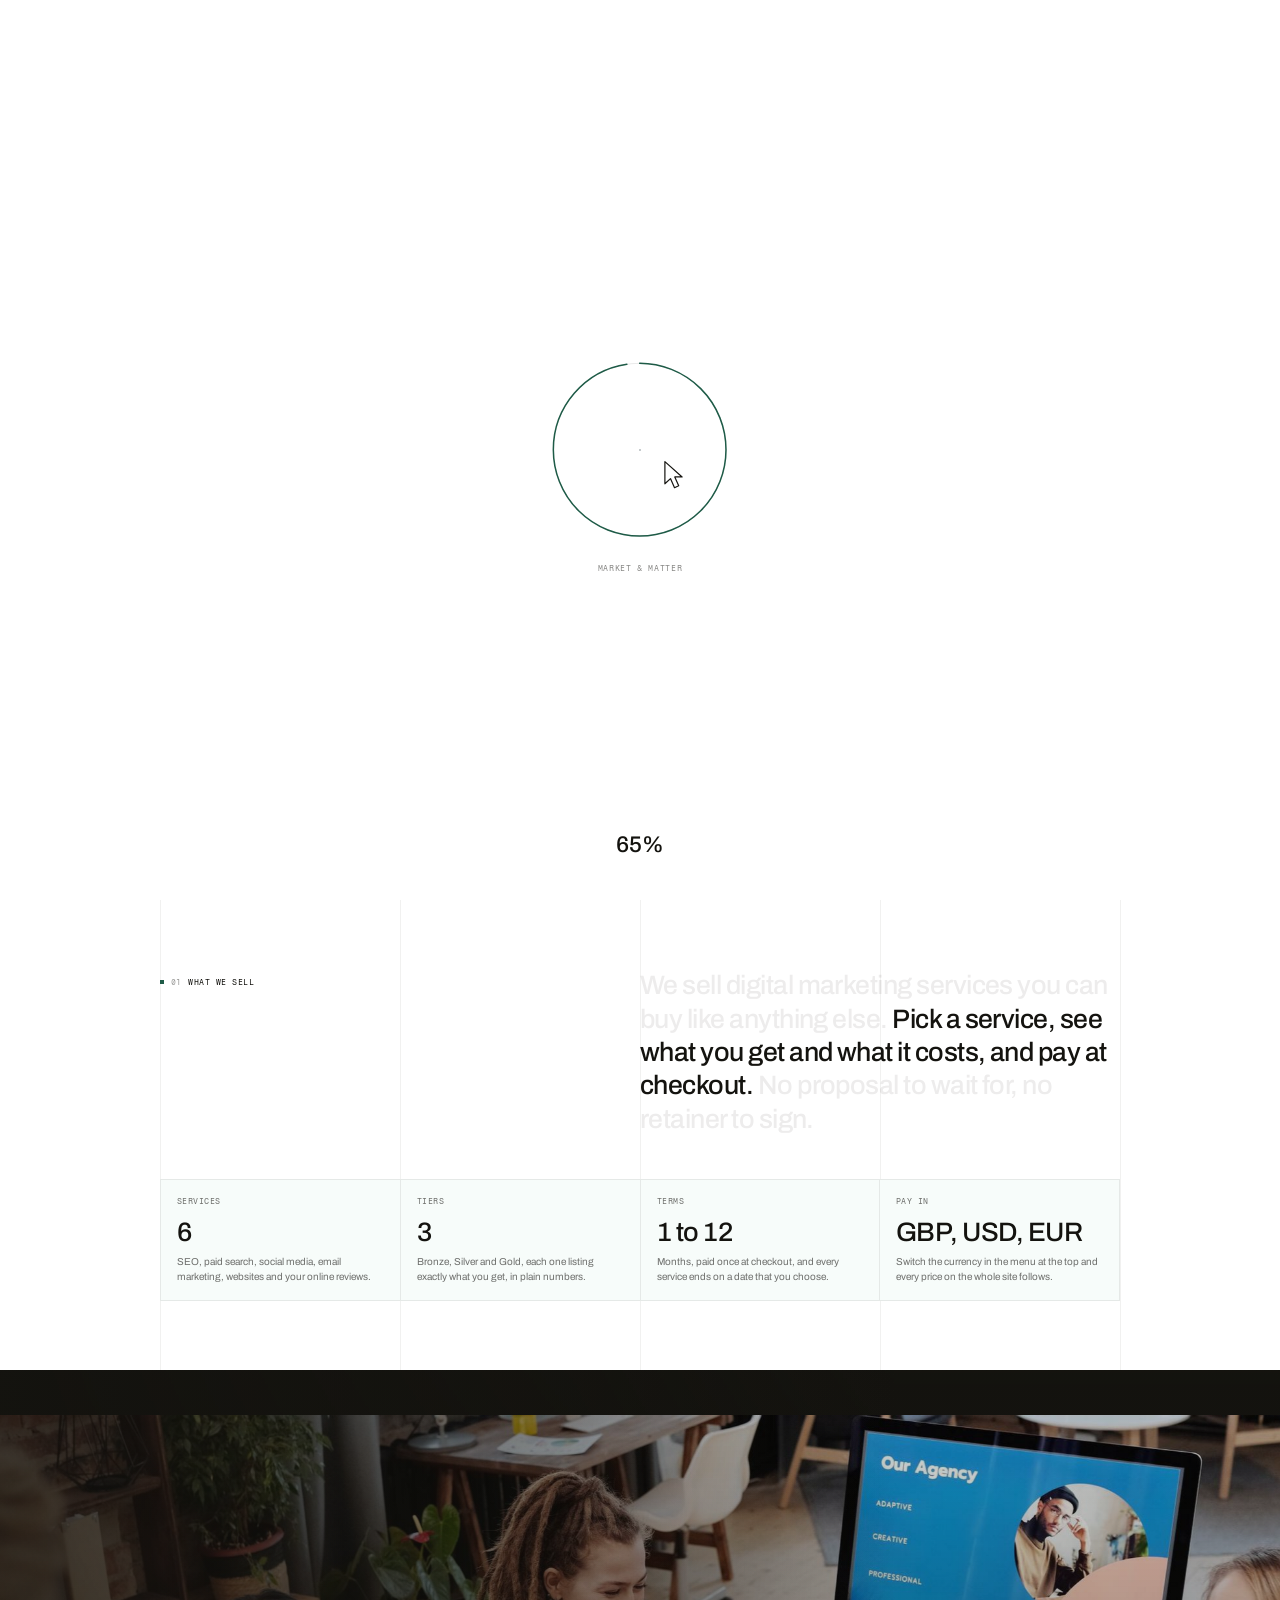
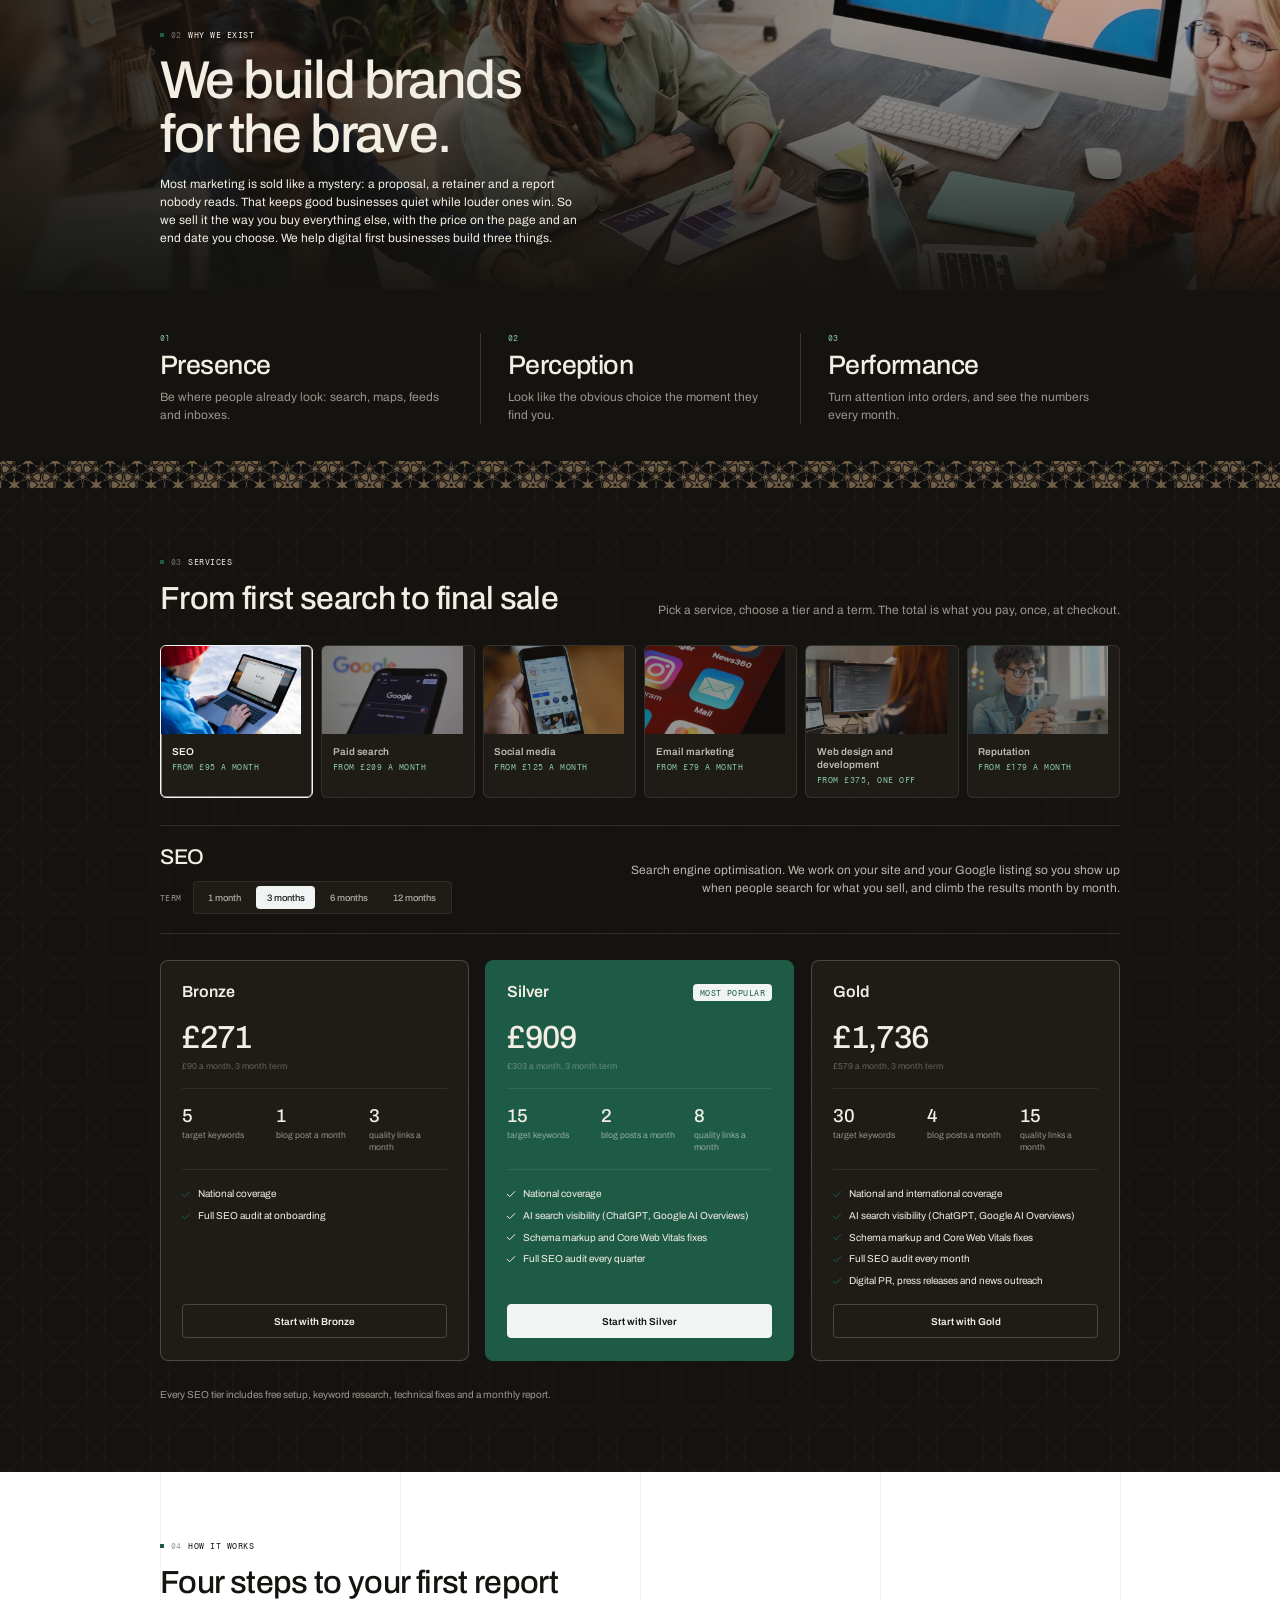
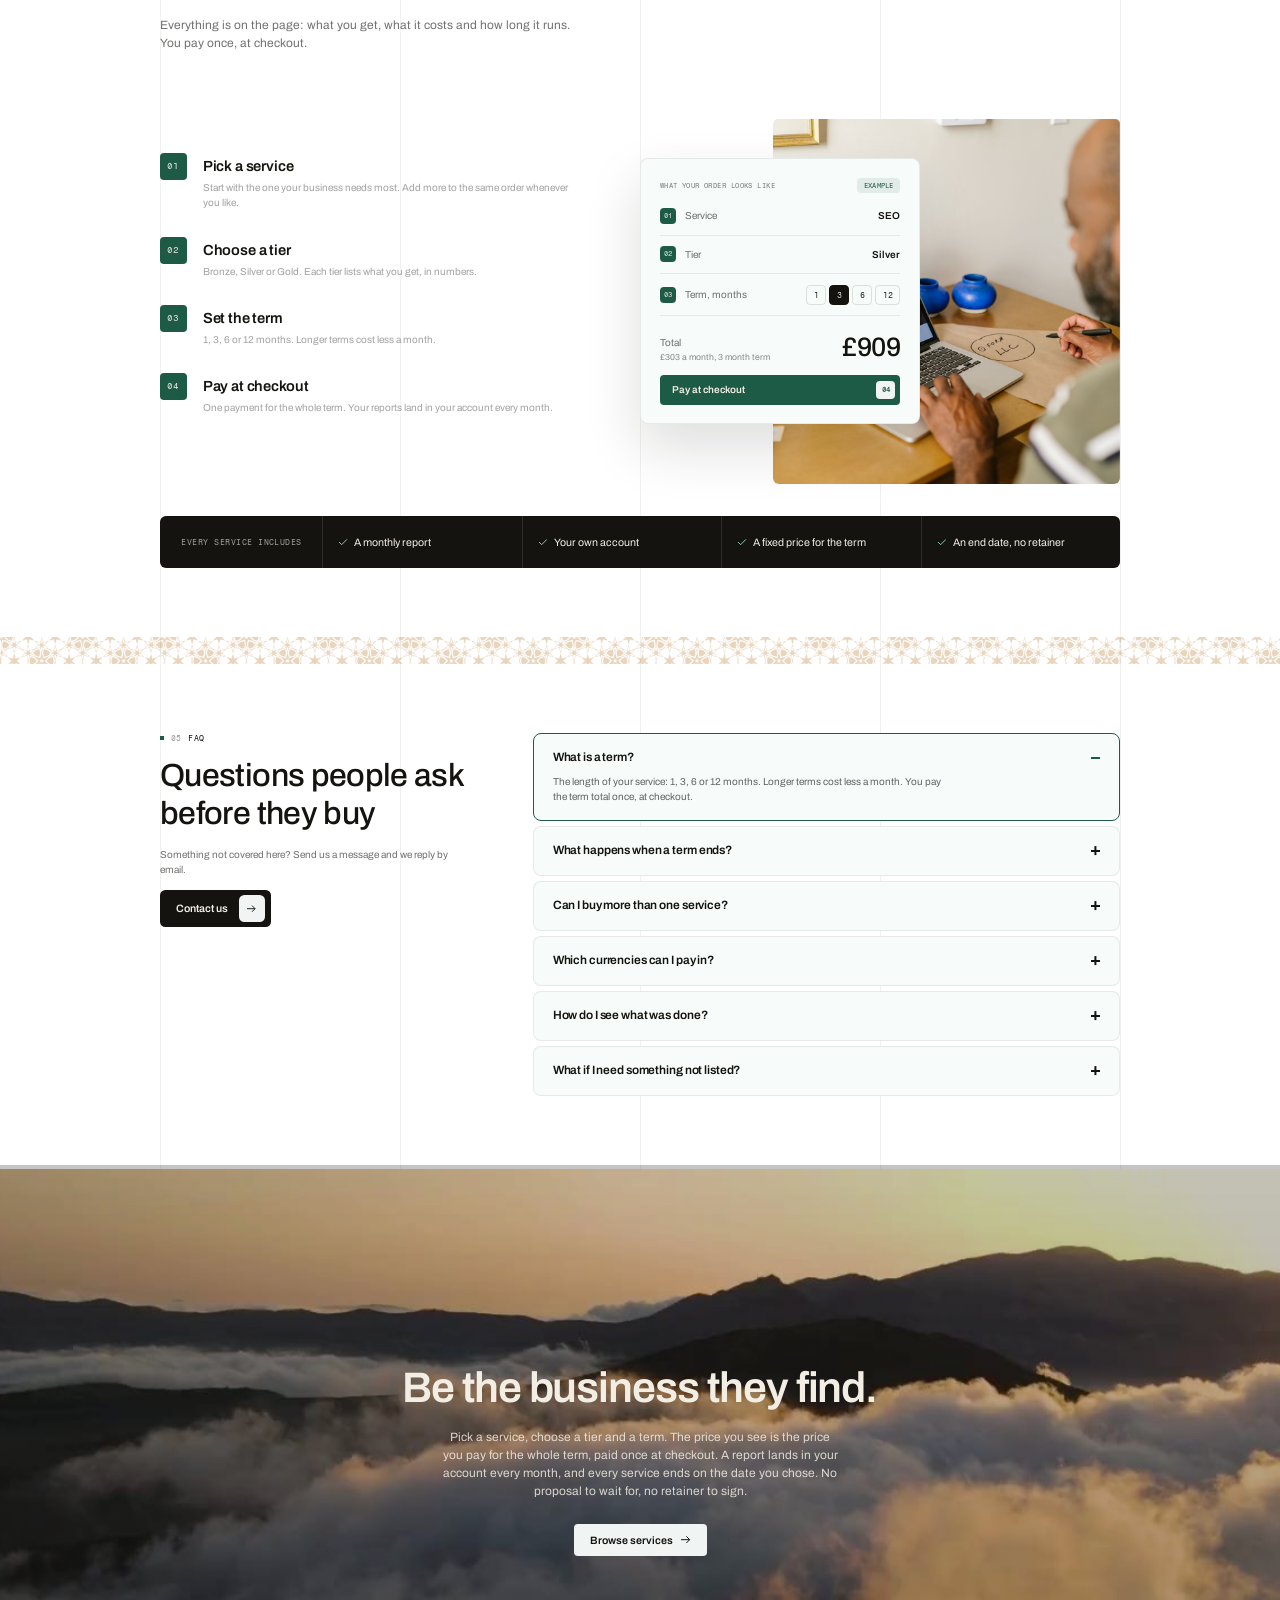
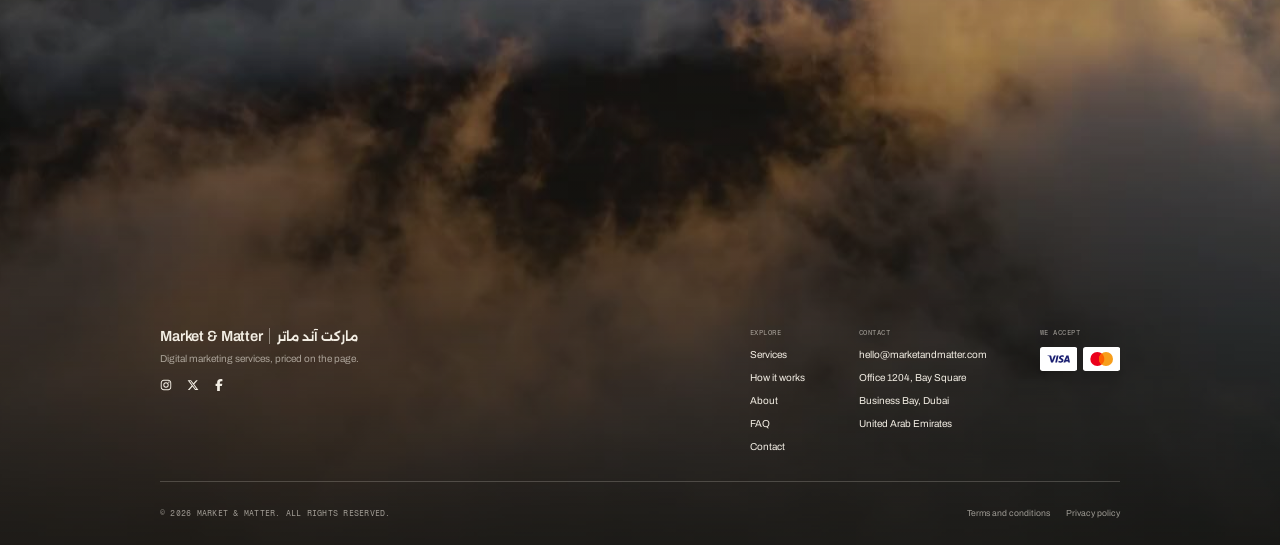
==== commit 53992126: "ok" ====
--- a/index.html
+++ b/index.html
@@ -281,7 +281,7 @@
           <div class="mm-band" style="background-image:url(assest/img/black-band.png)" aria-hidden="true"></div>
 
           <section class="mm-pk mm-pad" id="services">
-            <div class="mm-star" aria-hidden="true"></div>
+            <div class="mm-star mobile_nonet" aria-hidden="true"></div>
             <div class="mm-fadeR" aria-hidden="true"></div>
             <div class="mm-glow" aria-hidden="true" data-glow></div>
             <div class="mm-wrap">
@@ -706,7 +706,7 @@
 
 
 
-          <section class="mm-how mm-pad" id="how">
+          <section class="mm-how mm-pad mob_df_pad" id="how">
             <div class="mm-wrap">
               <div class="mm-hs" style="max-width:calc(620 * var(--s))">
                 <p class="mm-idx" data-rv><em>04</em><span>How it works</span></p>
@@ -779,7 +779,7 @@
           <div class="mm-band mobile_nonet" style="background-image:url(assest/img/white-band.png)" aria-hidden="true">
           </div>
 
-          <section class="mm-faq mm-pad" id="faq">
+          <section class="mm-faq mm-pad mob_df_pad" id="faq">
             <div class="mm-wrap">
               <div class="mm-hs">
                 <p class="mm-idx" data-rv><em>05</em><span>FAQ</span></p>
